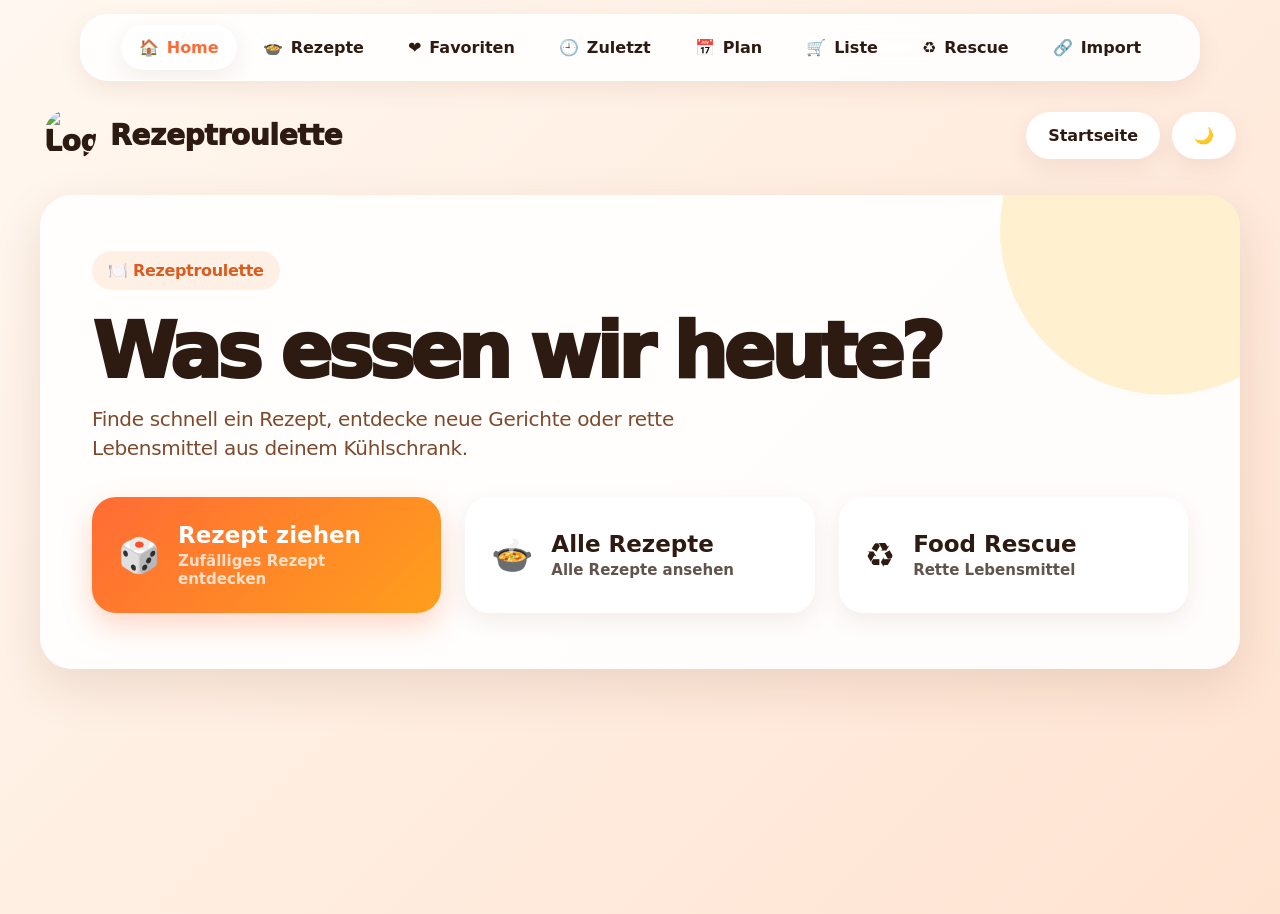
==== static/index.html @ a88615f8 "Fix recipe app bugs and improve security" ====
<!DOCTYPE html>
<html lang="de">
<head>
  <meta charset="UTF-8">
  <meta name="viewport" content="width=device-width, initial-scale=1.0">
  <title>Rezeptroulette</title>
  <link rel="manifest" href="/static/manifest.json">
  <meta name="theme-color" content="#ff6b35">

  <style>
    *{box-sizing:border-box}

    :root{
      --bg:#fff3e7;
      --text:#2d1b12;
      --muted:#7c4a2d;
      --white:#fff;
      --cream:#fff7ed;
      --orange:#ff6b35;
      --amber:#ff9f1c;
      --green:#22a05a;
      --shadow:0 18px 50px rgba(90,40,15,.12);
      --soft:0 8px 24px rgba(90,40,15,.08);
      --line:rgba(90,40,15,.12);
    }

    html{scroll-behavior:smooth}

    body{
      margin:0;
      font-family:system-ui,-apple-system,BlinkMacSystemFont,"Segoe UI",sans-serif;
      background:linear-gradient(135deg,#fff8f0,#ffe3d1);
      color:var(--text);
      min-height:100vh;
      letter-spacing:-.02em;
    }

    button,input,select,textarea{font:inherit}

    button{
      border:none;
      cursor:pointer;
      border-radius:999px;
      padding:14px 22px;
      font-weight:850;
      transition:.2s ease;
    }

    button:hover{transform:translateY(-2px)}
    button:active{transform:scale(.97)}

    input,select,textarea{
      padding:14px 16px;
      border:none;
      border-radius:16px;
      background:var(--white);
      box-shadow:var(--soft);
      color:var(--text);
    }

    textarea{width:100%;min-height:150px;resize:vertical}
    select{width:100%;margin-top:14px;background:var(--cream)}


    .primary{
      color:white;
      background:linear-gradient(135deg,var(--orange),var(--amber));
      box-shadow:0 12px 30px rgba(255,107,53,.28);
    }

    .secondary{
      background:var(--white);
      color:var(--text);
      box-shadow:var(--soft);
    }

    .muted,.meta,.week-empty{color:var(--muted)}

    .top-nav{
      position:sticky;
      top:14px;
      z-index:1000;
      width:min(1120px,calc(100% - 28px));
      margin:14px auto 0;
      padding:10px;
      display:flex;
      gap:8px;
      justify-content:center;
      align-items:center;
      overflow-x:auto;
      background:rgba(255,255,255,.88);
      backdrop-filter:blur(22px);
      border:1px solid rgba(255,255,255,.6);
      border-radius:28px;
      box-shadow:var(--soft);
    }

    .top-nav button{
      background:transparent;
      color:var(--text);
      display:flex;
      align-items:center;
      gap:8px;
      padding:13px 18px;
      box-shadow:none;
      white-space:nowrap;
    }

    .top-nav button.active{
      background:var(--white);
      box-shadow:var(--soft);
      color:var(--orange);
    }

    header{
      width:min(1200px,calc(100% - 32px));
      margin:28px auto 0;
      display:flex;
      justify-content:space-between;
      align-items:center;
      gap:18px;
      padding:0 4px;
    }

    .brand{
      display:flex;
      align-items:center;
      gap:14px;
      font-size:28px;
      font-weight:950;
    }

    .logo{
      width:52px;
      height:52px;
      object-fit:cover;
      border-radius:50%;
    }

    .header-actions{display:flex;gap:12px}

    main{
      width:min(1200px,calc(100% - 32px));
      margin:34px auto 0;
      padding-bottom:100px;
    }

    h1{
      font-size:clamp(46px,6vw,78px);
      line-height:.98;
      letter-spacing:-.06em;
      margin:24px 0 16px;
      font-weight:950;
    }

    h2{margin:0;font-size:34px;letter-spacing:-.04em}

    .hero{
      position:relative;
      overflow:hidden;
      background:rgba(255,255,255,.92);
      border-radius:32px;
      padding:56px 52px;
      box-shadow:var(--shadow);
      margin-bottom:54px;
    }

    .hero::before{
      content:"";
      position:absolute;
      width:330px;
      height:330px;
      right:-90px;
      top:-130px;
      border-radius:50%;
      background:rgba(255,183,3,.18);
    }

    .hero > *{position:relative;z-index:1}

    .hero-badge,.badge{
      display:inline-flex;
      align-items:center;
      gap:8px;
      background:#fff0e6;
      color:#d95d20;
      padding:10px 16px;
      border-radius:999px;
      font-weight:900;
    }

    .hero .muted{max-width:650px;font-size:20px;line-height:1.45;margin:0}

    .hero-action-grid{
      margin-top:34px;
      display:grid;
      grid-template-columns:repeat(3,1fr);
      gap:24px;
    }

    .hero-action{
      height:116px;
      border-radius:24px;
      display:flex;
      align-items:center;
      justify-content:flex-start;
      gap:18px;
      padding:26px;
      font-size:34px;
      text-align:left;
    }

    .hero-action span{display:flex;flex-direction:column;gap:4px}
    .hero-action strong{font-size:23px}
    .hero-action small{font-size:15px;font-weight:650;opacity:.75}

    .section-head{display:flex;justify-content:space-between;align-items:center;gap:18px;margin-bottom:28px}
    .section-head .muted{margin:8px 0 0;font-size:17px}

    .clean-recipe-grid{display:grid;grid-template-columns:repeat(3,1fr);gap:28px}

    .card{
      background:var(--white);
      border-radius:26px;
      overflow:hidden;
      box-shadow:var(--shadow);
      cursor:pointer;
      position:relative;
      transition:.25s ease;
    }

    .card:hover{transform:translateY(-4px)}
    .card img,
.week-image,
.detail img,
.roulette-image-wrap img{
  width:100%;
  object-fit:cover;
  object-position:center;
  display:block;
  background:var(--cream);
}

.card img{
  height:280px;
  aspect-ratio:4 / 3;
}

    .card-body{padding:24px}
    .card h3{margin:0;font-size:28px;line-height:1.12;min-height:64px;letter-spacing:-.04em}

    .meta{display:flex;flex-wrap:wrap;gap:10px;font-size:16px;margin:14px 0 22px}
    .full-btn{width:100%;height:58px;font-size:19px}

    .favorite-row{position:absolute;top:16px;right:16px;z-index:10}
    .favorite-btn{width:46px;height:46px;padding:0;border-radius:50%;background:rgba(255,255,255,.92);box-shadow:var(--soft)}

    .home-benefits{margin-top:44px;padding:24px 30px;border-top:1px solid var(--line);display:grid;grid-template-columns:repeat(4,1fr);gap:24px}
    .home-benefits div{display:grid;gap:4px}
    .home-benefits span{color:var(--muted);font-size:14px}

    .grid{display:grid;grid-template-columns:repeat(auto-fit,minmax(300px,1fr));gap:20px;margin-top:22px}
    .card-actions,.buttons,.filters{display:flex;flex-wrap:wrap;gap:12px}
    .filters{margin:18px 0}

    .favorite-filter{display:flex;align-items:center;gap:8px;background:var(--white);padding:12px 16px;border-radius:14px;box-shadow:var(--soft)}

    .placeholder{height:220px;background:linear-gradient(135deg,var(--orange),var(--amber));display:grid;place-items:center;color:white;font-weight:900}

    .detail{background:var(--white);border-radius:32px;overflow:hidden;box-shadow:var(--shadow);margin-top:22px}
    .detail img{
  width:100%;
  aspect-ratio: 16 / 9;
  height:auto;
  object-fit:cover;
  object-position:center center;
  display:block;
}
    .detail-body{padding:30px;display:flex;flex-direction:column;gap:18px}
    .columns{display:grid;grid-template-columns:.8fr 1.2fr;gap:28px}

    .ingredients,.steps,.shopping-list{display:grid;gap:12px}
    .ingredient,.step,.shopping-item,.chip{background:var(--cream);padding:14px 16px;border-radius:16px;box-shadow:0 6px 18px rgba(90,40,15,.06);font-weight:650}

    .ingredient-builder{display:grid;gap:10px}
    .ingredient-main{font-weight:900}
    .ingredient-alt-box{display:flex;flex-wrap:wrap;align-items:center;gap:8px;font-size:14px}
    .ingredient-alt-box span{color:var(--muted);font-weight:850}
    .alt-btn{padding:7px 11px;border-radius:999px;background:#ecfdf3;color:#067647;box-shadow:none;font-size:13px}
    .alt-btn:hover{transform:translateY(-1px)}

    .chips{display:flex;flex-wrap:wrap;gap:12px}
    .shopping-item{display:flex;align-items:center;gap:12px}
    .shopping-item:has(input:checked){opacity:.55;text-decoration:line-through}
    .week-image{
  width:100%;
  aspect-ratio: 16 / 10;
  height:auto;
  object-fit:cover;
  object-position:center center;
  border-radius:18px;
  margin-bottom:14px;
}
    .week-title{font-size:18px;font-weight:850}

    .rating{display:flex;gap:6px;flex-wrap:wrap}
    .rating button{background:var(--cream);padding:8px 10px;border-radius:12px;font-size:22px;box-shadow:none}

    .toast{position:fixed;top:20px;right:20px;background:var(--text);color:white;padding:14px 18px;border-radius:16px;opacity:0;transform:translateY(-10px);transition:.25s;z-index:3000}
    .toast.show{opacity:1;transform:translateY(0)}

    .empty-state,.panel,.rescue-card{background:var(--white);border-radius:32px;padding:30px;box-shadow:var(--soft)}
    .error-box{background:#fff0f0;color:#b42318;border:2px solid #fda29b;border-radius:24px;padding:24px;margin-top:20px;font-weight:700}

    .skeleton-grid{display:grid;grid-template-columns:repeat(auto-fit,minmax(260px,1fr));gap:18px;margin-top:22px}
    .skeleton-card{height:320px;border-radius:32px;background:linear-gradient(90deg,#f7e7dc 25%,#fff7f2 50%,#f7e7dc 75%);background-size:200% 100%;animation:skeleton 1.4s infinite linear}
    @keyframes skeleton{0%{background-position:200% 0}100%{background-position:-200% 0}}

    .drawer{position:fixed;inset:0;background:rgba(0,0,0,.35);display:none;align-items:flex-end;z-index:2500}
    .drawer.show{display:flex}
    .drawer-content{background:white;width:100%;max-height:90vh;overflow:auto;border-radius:28px 28px 0 0;padding:24px}
    .cook-step{font-size:24px;line-height:1.5;background:var(--cream);padding:24px;border-radius:24px}
    .hidden{display:none}

    .clean-actions{display:grid;grid-template-columns:1fr 1fr;gap:12px}
    .clean-actions button{width:100%;padding:13px 14px}
    .card .meta{min-height:22px}
    .back-btn{margin-bottom:22px}

    /* Roulette Premium Layout */
    .roulette-page{max-width:1080px;margin:0 auto}

    .roulette-header{
      background:rgba(255,255,255,.92);
      border-radius:34px;
      padding:42px;
      box-shadow:var(--shadow);
      margin-bottom:24px;
    }

    .roulette-header h1{margin:18px 0 10px}

    .roulette-shell{
      display:grid;
      grid-template-columns:1fr 170px;
      gap:28px;
      align-items:center;
      margin-bottom:30px;
    }

    .meal-filter-panel{
      background:rgba(255,255,255,.55);
      border:1px solid rgba(255,255,255,.72);
      border-radius:34px;
      padding:22px;
      box-shadow:var(--soft);
    }

    .meal-filter-title{
      display:flex;
      align-items:center;
      justify-content:space-between;
      gap:12px;
      margin-bottom:18px;
      color:var(--muted);
      font-size:14px;
      font-weight:900;
      text-transform:uppercase;
      letter-spacing:.04em;
    }

    .meal-filter-wrap{
  display:grid;
  grid-template-columns:repeat(5, 1fr);
  gap:20px 22px;
  align-items:start;
  justify-items:center;
}

    .meal-circle{
      all:unset;
      cursor:pointer;
      display:flex;
      flex-direction:column;
      align-items:center;
      justify-content:flex-start;
      text-align:center;
      gap:9px;
      min-height:104px;
      border-radius:28px;
      transition:.22s ease;
    }

    .meal-circle .meal-icon{
      width:70px;
      height:70px;
      min-width:70px;
      min-height:70px;
      border-radius:50%;
      background:var(--white);
      display:flex;
      align-items:center;
      justify-content:center;
      font-size:30px;
      line-height:1;
      box-shadow:0 12px 30px rgba(90,40,15,.12);
      transition:.22s ease;
    }

    .meal-circle span{font-size:14px;font-weight:900;color:var(--text)}
    .meal-circle:hover .meal-icon{transform:translateY(-4px)}
    .meal-circle.active .meal-icon{background:linear-gradient(135deg,var(--orange),var(--amber));color:#fff;box-shadow:0 16px 38px rgba(255,107,53,.35)}
    .meal-circle.active span{color:var(--orange)}

    .roulette-draw-btn{
      all:unset;
      cursor:pointer;
      width:168px;
      height:168px;
      border-radius:50%;
      background:linear-gradient(135deg,var(--orange),var(--amber));
      color:#fff;
      display:flex;
      flex-direction:column;
      align-items:center;
      justify-content:center;
      gap:10px;
      text-align:center;
      font-weight:950;
      box-shadow:0 24px 50px rgba(255,107,53,.3);
      transition:.22s ease;
    }

    .roulette-draw-btn:hover{transform:translateY(-4px) scale(1.02)}
    .roulette-draw-btn:active{transform:scale(.97)}
    .roulette-draw-btn .dice{font-size:32px}
    .roulette-draw-btn span{font-size:17px;line-height:1.15}

    .roulette-result-card{
      display:grid;
      grid-template-columns:1.05fr .95fr;
      min-height:380px;
      overflow:hidden;
      background:var(--white);
      border-radius:34px;
      box-shadow:var(--shadow);
    }

    .roulette-image-wrap{min-height:380px;background:var(--cream);overflow:hidden}
    .roulette-image-wrap img,
.roulette-image-wrap .placeholder{
  width:100%;
  height:100%;
  object-fit:cover;
  object-position:center center;
  display:block;
}

    .roulette-result-body{padding:48px;display:flex;flex-direction:column;justify-content:center;gap:4px}
    .roulette-result-body h2{font-size:42px;line-height:1.05;margin:18px 0;letter-spacing:-.05em}

    /* Dark mode */
    body.dark{
      --bg:#120b08;
      --text:#fff7ed;
      --muted:#d8b49c;
      --white:#24140d;
      --cream:#3a2115;
      --line:rgba(255,255,255,.1);
      background:linear-gradient(135deg,#120b08,#2d1b12);
      color:var(--text);
    }

    body.dark .top-nav{background:rgba(45,27,18,.88);border-color:rgba(255,255,255,.08)}
    body.dark .top-nav button{color:#fff7ed}
    body.dark .top-nav button.active{background:#3a2115;color:#ff9f1c}
    body.dark .hero,body.dark .panel,body.dark .empty-state,body.dark .rescue-card,body.dark .detail,body.dark .card,body.dark .roulette-header,body.dark .roulette-result-card,body.dark .drawer-content{background:#24140d;color:#fff7ed}
    body.dark .meal-filter-panel{background:rgba(36,20,13,.62);border-color:rgba(255,255,255,.08)}
    body.dark .hero-badge,body.dark .badge{background:#3a2115;color:#ff9f1c}
    body.dark .secondary{background:#3a2115;color:#fff7ed;box-shadow:0 8px 24px rgba(0,0,0,.28)}
    body.dark .card-body{background:#24140d}
    body.dark .meta,body.dark .muted,body.dark .week-empty{color:#d8b49c}
    body.dark .home-benefits{border-top-color:rgba(255,255,255,.1)}
    body.dark .home-benefits span{color:#d8b49c}
    body.dark .placeholder{background:linear-gradient(135deg,#5b2a18,#8a3f1d)}
    body.dark input,body.dark select,body.dark textarea,body.dark .favorite-filter{background:#1a0f0a;color:#fff7ed;box-shadow:0 8px 24px rgba(0,0,0,.25)}
    body.dark input::placeholder,body.dark textarea::placeholder{color:#a9826a}
    body.dark .ingredient,body.dark .step,body.dark .shopping-item,body.dark .chip,body.dark .cook-step,body.dark .rating button{background:#3a2115;color:#fff7ed}
    body.dark .favorite-btn{background:#3a2115;color:#fff7ed}
    body.dark .meal-circle .meal-icon{background:#2a1811;color:#fff7ed}
    body.dark .meal-circle.active .meal-icon{background:linear-gradient(135deg,var(--orange),var(--amber));color:#fff}
    body.dark .error-box{background:#3a120f;color:#ffb4a8;border-color:#7a271a}
    body.dark .skeleton-card{background:linear-gradient(90deg,#24140d 25%,#3a2115 50%,#24140d 75%);background-size:200% 100%}
    body.dark .drawer{background:rgba(0,0,0,.65)}

    @media(max-width:900px){
      header{flex-direction:column;align-items:flex-start}
      .header-actions{width:100%;justify-content:space-between}
      .hero{padding:34px 24px}
      .hero-action-grid,.clean-recipe-grid,.home-benefits,.columns{grid-template-columns:1fr}
      .detail img{height:280px}
      .roulette-shell{grid-template-columns:1fr}
      .roulette-draw-btn{width:100%;height:64px;border-radius:999px;flex-direction:row}
      .roulette-draw-btn .dice{font-size:22px}
      .roulette-result-card{grid-template-columns:1fr}
      .roulette-image-wrap img,.roulette-image-wrap .placeholder{min-height:260px;height:260px}
      .roulette-result-body{padding:28px}
    }

    @media(max-width:560px){
      main{width:min(100% - 22px,1200px)}
      .roulette-header{padding:28px 22px}
      .meal-filter-panel{padding:18px 14px}
      .meal-filter-wrap{grid-template-columns:repeat(3,1fr);gap:14px 8px}
      .meal-circle .meal-icon{width:62px;height:62px;min-width:62px;min-height:62px;font-size:26px}
      .meal-circle span{font-size:13px}
      h1{font-size:44px}
    }

    .modal {
  position: fixed;
  inset: 0;
  background: rgba(0,0,0,0.45);
  display: flex;
  justify-content: center;
  align-items: center;
  z-index: 9999;
}

.hidden {
  display: none;
}

.modal-box {
  background: white;
  padding: 24px;
  border-radius: 20px;
  width: 90%;
  max-width: 500px;
  box-shadow: 0 20px 50px rgba(0,0,0,0.2);
}

.modal-grid {
  display: grid;
  grid-template-columns: repeat(2, 1fr);
  gap: 10px;
  margin-top: 10px;
}

.modal-grid button {
  padding: 12px;
  border: none;
  border-radius: 14px;
  background: #f3f3f3;
  cursor: pointer;
  font-weight: bold;
}

.modal-grid button:hover {
  background: #e5e5e5;
}
  </style>
</head>

<body>
  <div id="toast" class="toast"></div>

  <nav class="top-nav">
    <button data-nav="home" onclick="showHome()">🏠<span>Home</span></button>
    <button data-nav="recipes" onclick="loadRecipes()">🍲<span>Rezepte</span></button>
    <button data-nav="favorites" onclick="loadFavorites()">❤️<span>Favoriten</span></button>
    <button data-nav="recent" onclick="loadRecentRecipes()">🕘<span>Zuletzt</span></button>
    <button data-nav="plan" onclick="loadWeeklyPlan()">📅<span>Plan</span></button>
    <button data-nav="list" onclick="loadShoppingList()">🛒<span>Liste</span></button>
    <button data-nav="rescue" onclick="loadFoodRescue()">♻️<span>Rescue</span></button>
    <button data-nav="import" onclick="loadRecipeImport()">🔗<span>Import</span></button>
  </nav>

  <header>
    <div class="brand">
      <img src="/static/images/Rezeptroulette.png" class="logo" alt="Logo">
      <span>Rezeptroulette</span>
    </div>
    <div class="header-actions">
      <button class="secondary" onclick="showHome()">Startseite</button>
      <button class="secondary" onclick="toggleDarkMode()">🌙</button>
    </div>
  </header>

  <main>
    <section class="hero" id="home">
      <div class="hero-badge">🍽️ Rezeptroulette</div>
      <h1>Was essen wir heute?</h1>
      <p class="muted">Finde schnell ein Rezept, entdecke neue Gerichte oder rette Lebensmittel aus deinem Kühlschrank.</p>

      <div class="hero-action-grid">
        <button class="hero-action primary" onclick="loadRoulette()">
          🎲 <span><strong>Rezept ziehen</strong><small>Zufälliges Rezept entdecken</small></span>
        </button>
        <button class="hero-action secondary" onclick="loadRecipes()">
          🍲 <span><strong>Alle Rezepte</strong><small>Alle Rezepte ansehen</small></span>
        </button>
        <button class="hero-action secondary" onclick="loadFoodRescue()">
          ♻️ <span><strong>Food Rescue</strong><small>Rette Lebensmittel</small></span>
        </button>
      </div>
    </section>

    <section id="content"></section>
  </main>

  <div class="drawer" id="cookDrawer">
    <div class="drawer-content">
      <button class="secondary" onclick="closeCookMode()">Schließen</button>
      <h2 id="cookTitle">Kochmodus</h2>
      <div class="cook-step" id="cookStep"></div>
      <div class="buttons">
        <button class="secondary" onclick="previousCookStep()">← Zurück</button>
        <button class="primary" onclick="nextCookStep()">Weiter →</button>
      </div>
    </div>
  </div>

  <script>
    let allRecipes = [];
    let favorites = JSON.parse(localStorage.getItem("favorites") || "[]").map(Number);
    let ratings = JSON.parse(localStorage.getItem("ratings") || "{}");
    let recentRecipes = JSON.parse(localStorage.getItem("recentRecipes") || "[]");
    let pantry = JSON.parse(localStorage.getItem("pantry") || "[]");
    let cookSteps = [];
    let recipeScrollPosition = 0;
    let previousView = "recipes";
    let selectedMealType = "Alle";
    let cookIndex = 0;
    let rouletteHistory = JSON.parse(localStorage.getItem("rouletteHistory") || "[]").map(Number);
    let selectedWeekSlotFilter = "Alle";

function setWeekSlotFilter(slot){
  selectedWeekSlotFilter = slot;
  loadWeeklyPlan();
}

    const ingredientAlternatives = {
      "mehl": ["Dinkelmehl", "Hafermehl", "Mandelmehl", "Vollkornmehl"],
      "milch": ["Mandelmilch", "Hafermilch", "Sojamilch", "laktosefreie Milch"],
      "sahne": ["Cremefine", "Hafercuisine", "Kokosmilch"],
      "butter": ["Margarine", "Olivenöl", "Kokosöl"],
      "zucker": ["Erythrit", "Honig", "Ahornsirup", "Agavendicksaft"],
      "ei": ["Apfelmus", "Leinsamen-Ei", "Banane"],
      "eier": ["Apfelmus", "Leinsamen-Ei", "Banane"],
      "quark": ["Skyr", "griechischer Joghurt", "pflanzlicher Quark"],
      "skyr": ["Magerquark", "griechischer Joghurt", "pflanzlicher Skyr"],
      "käse": ["Mozzarella light", "Reibekäse light", "veganer Käse"],
      "nudeln": ["Vollkornnudeln", "Linsennudeln", "High-Protein Nudeln"],
      "reis": ["Quinoa", "Bulgur", "Couscous"],
      "hackfleisch": ["Hähnchenhack", "Rinderhack light", "Sojagranulat"],
      "hähnchen": ["Putenbrust", "Tofu", "Kichererbsen"],
      "kartoffeln": ["Süßkartoffeln", "Pastinaken", "Blumenkohl"],
      "brokkoli": ["Blumenkohl", "Zucchini", "grüne Bohnen"]
    };

    function selectMealType(type, button){
      selectedMealType = type;
      document.querySelectorAll(".meal-circle").forEach(btn => btn.classList.remove("active"));
      button.classList.add("active");
      drawRouletteRecipe();
    }

    async function deleteRecipe(id){
      if(!confirm("Dieses Rezept wirklich löschen?")) return;
      const response = await fetch(`/rezepte/${Number(id)}`, {method:"DELETE"});
      if(!response.ok) return showToast("Rezept konnte nicht gelöscht werden.");
      allRecipes = [];
      await ensureRecipesLoaded();
      showToast("Rezept gelöscht!");
      loadRecipes();
    }

    async function deleteImportedRecipes(){
      if(!confirm("Alle importierten Rezepte wirklich löschen?")) return;
      const response = await fetch("/rezepte/importierte", {method:"DELETE"});
      if(!response.ok) return showToast("Importierte Rezepte konnten nicht gelöscht werden.");
      allRecipes = [];
      await ensureRecipesLoaded();
      showToast("Importierte Rezepte gelöscht!");
      loadRecipes();
    }

    function normalizeIngredientText(text){
      return String(text || "").toLowerCase().replaceAll("ä","ae").replaceAll("ö","oe").replaceAll("ü","ue").replaceAll("ß","ss");
    }

    function getIngredientAlternatives(ingredient){
      const text = normalizeIngredientText(ingredient);
      for(const key in ingredientAlternatives){
        if(text.includes(normalizeIngredientText(key))) return ingredientAlternatives[key];
      }
      return [];
    }

    function renderIngredientBlock(ingredient){
      const alternatives = getIngredientAlternatives(ingredient);
      return `
        <div class="ingredient ingredient-builder">
          <div class="ingredient-main">✓ ${ingredient}</div>
          ${alternatives.length ? `
            <div class="ingredient-alt-box">
              <span>Alternativen:</span>
              ${alternatives.map(alt => `<button class="alt-btn" onclick="event.stopPropagation(); showToast('${ingredient} → ${alt}')">${alt}</button>`).join("")}
            </div>` : ""}
        </div>`;
    }

    function cleanRecipeText(text){
      let value = String(text || "").replace(/[\u{1F300}-\u{1FAFF}]/gu, "").replace(/\s+/g, " ").replace(/\s*-\s*/g, "-").trim();
      const fixes = {
        "Blaubeer-Protei N-Dessert":"Blaubeer-Protein-Dessert",
        "Fluffige Erdbeer-Protei Ncrem E":"Fluffige Erdbeer-Proteincreme",
        "Crem Ige Cham Pignon-Brokkoli-Pasta M It":"Cremige Champignon-Brokkoli-Pasta",
        "Gefrorenes Skyr-Dessert M It Protein & Schokolade":"Gefrorenes Skyr-Dessert mit Protein & Schokolade",
        "High-Protei N Krä Ute Rquark M I T":"High-Protein Kräuterquark",
        "High Prot E I N Waf F E L N":"High-Protein Waffeln",
        "High-Protein Corn Dogs M It Käse":"High-Protein Corn Dogs mit Käse",
        "High-Protein Gnocchi In Crem Iger Tomaten-":"High-Protein Gnocchi in cremiger Tomatensoße",
        "Kartoffel-Spinat-Auflauf M It Fischstäbchen":"Kartoffel-Spinat-Auflauf mit Fischstäbchen",
        "Knoblauchbutter-Hähnchenbissen M It":"Knoblauchbutter-Hähnchenbissen",
        "Him Beer-Chia-Quark":"Himbeer-Chia-Quark"
      };
      if(fixes[value]) return fixes[value];
      return value.replace(/\bProtei\s*N\b/gi,"Protein").replace(/\bProt\s*E\s*I\s*N\b/gi,"Protein").replace(/\bWaf\s*F\s*E\s*L\s*N\b/gi,"Waffeln").replace(/\bM\s*It\b/gi,"mit").replace(/\bM\s*I\s*T\b/gi,"mit").replace(/\bCrem\s*Ige\b/gi,"Cremige").replace(/\bCrem\s*Iger\b/gi,"cremiger").replace(/\bCham\s*Pignon\b/gi,"Champignon").replace(/\bKrä\s*Ute\s*Rquark\b/gi,"Kräuterquark").replace(/\bNcrem\s*E\b/gi,"ncreme").replace(/\s+/g," ").trim();
    }

    function escapeHtml(value){
      return String(value ?? "")
        .replaceAll("&", "&amp;")
        .replaceAll("<", "&lt;")
        .replaceAll(">", "&gt;")
        .replaceAll('"', "&quot;")
        .replaceAll("'", "&#039;");
}

    function imageUrl(recipe){
      const raw = recipe.image || recipe.bild || recipe.image_url;
      if(!raw) return "";
      return raw.startsWith("http") ? raw : `/static/images/${raw}`;
    }

    function showToast(msg){
      const t = document.getElementById("toast");
      t.textContent = msg;
      t.classList.add("show");
      setTimeout(() => t.classList.remove("show"), 2200);
    }

    function setActiveNav(name){
      document.querySelectorAll(".top-nav button").forEach(b => b.classList.remove("active"));
      const active = document.querySelector(`[data-nav="${name}"]`);
      if(active) active.classList.add("active");
    }

    function showSkeleton(target){
      target.innerHTML = `<div class="skeleton-grid"><div class="skeleton-card"></div><div class="skeleton-card"></div><div class="skeleton-card"></div></div>`;
    }

    function showHome(){
      setActiveNav("home");
      document.getElementById("home").classList.remove("hidden");
      updateStats();
      renderHomeSections();
      window.scrollTo({top:0,behavior:"smooth"});
    }

    function hideHome(){document.getElementById("home").classList.add("hidden")}

    function loadRecipeImport(){
      hideHome();
      setActiveNav("import");
      document.getElementById("content").innerHTML = `
        <button class="secondary" onclick="showHome()">← Zurück</button>
        <div class="panel" style="display:grid;gap:16px;margin-top:20px;">
          <div>
            <span class="hero-badge">🔗 Rezept aus Link</span>
            <h1>Rezept importieren</h1>
            <p class="muted">Füge einen Link von TikTok, YouTube oder Instagram ein. Die App legt daraus ein Rezept an.</p>
          </div>
          <input id="recipeImportUrl" placeholder="https://www.youtube.com/watch?v=...">
          <button class="primary" onclick="saveRecipeFromLink()">Rezept aus Link erstellen</button>
        </div>`;
    }

    async function saveRecipeFromLink(){
      const url = document.getElementById("recipeImportUrl").value.trim();
      if(!url) return showToast("Bitte Link einfügen.");
      const response = await fetch("/rezept-aus-link", {method:"POST",headers:{"Content-Type":"application/json"},body:JSON.stringify({url})});
      if(!response.ok) return showToast("Rezept konnte nicht importiert werden.");
      const recipe = await response.json();
      allRecipes = [];
      await ensureRecipesLoaded();
      showToast("Rezept wurde angelegt!");
      showRecipe(recipe.id);
    }

    async function ensureRecipesLoaded(){
      try{
        if(!allRecipes.length){
          const response = await fetch("/rezepte");
          if(!response.ok) throw new Error("Serverfehler");
          allRecipes = await response.json();
        }
        updateStats();
        return allRecipes;
      }catch(error){
        document.getElementById("content").innerHTML = `<div class="error-box">❌ Rezepte konnten nicht geladen werden.<br><br>Bitte später erneut versuchen.</div>`;
        throw error;
      }
    }

    function updateStats(){}

    async function renderHomeSections(){
    const c = document.getElementById("content");
  try{
    await ensureRecipesLoaded();

    const todayKey = new Date().toISOString().slice(0, 10);
    const savedKey = localStorage.getItem("recommendedDate");
    let recommendedIds = JSON.parse(localStorage.getItem("recommendedIds") || "[]");

    if(savedKey !== todayKey || !recommendedIds.length){
      recommendedIds = [...allRecipes]
        .sort(() => Math.random() - 0.5)
        .slice(0, 3)
        .map(r => Number(r.id));

      localStorage.setItem("recommendedDate", todayKey);
      localStorage.setItem("recommendedIds", JSON.stringify(recommendedIds));
    }

    let recommended = recommendedIds
      .map(id => allRecipes.find(r => Number(r.id) === Number(id)))
      .filter(Boolean);

    if(recommended.length < 3){
      recommended = [...allRecipes]
        .sort(() => Math.random() - 0.5)
        .slice(0, 3);
    }

    c.innerHTML = `
      <div class="home-sections">
        <section>
          <div class="section-head">
            <div><h2>⭐ Heute empfohlen</h2><p class="muted">Drei leckere Ideen für heute.</p></div>
            <button class="secondary" onclick="loadRecipes()">Alle ansehen →</button>
          </div>
          ${recommended.length ? `<div class="clean-recipe-grid">${recommended.map(simpleRecipeCard).join("")}</div>` : `<div class="empty-state">Noch keine Rezepte geladen.</div>`}
        </section>
       <section style="margin-top:44px;">
  <div class="section-head">
    <div>
      <h2>🔥 Schnell etwas finden</h2>
      <p class="muted">Wonach ist dir gerade?</p>
    </div>
  </div>

  <div class="meal-filter-wrap">

    <button class="meal-circle" onclick="openRecipeCategory('Frühstück')">
      <div class="meal-icon">🌅</div>
      <span>Frühstück</span>
    </button>

    <button class="meal-circle" onclick="openRecipeCategory('Nudeln')">
      <div class="meal-icon">🍝</div>
      <span>Nudeln</span>
    </button>

    <button class="meal-circle" onclick="openRecipeCategory('Vegetarisch')">
      <div class="meal-icon">🥦</div>
      <span>Veggie</span>
    </button>

    <button class="meal-circle" onclick="openRecipeCategory('Auflauf')">
      <div class="meal-icon">🥘</div>
      <span>Auflauf</span>
    </button>

    <button class="meal-circle" onclick="openRecipeCategory('Suppe')">
      <div class="meal-icon">🍲</div>
      <span>Suppe</span>
    </button>

    <button class="meal-circle" onclick="openRecipeCategory('Dessert')">
      <div class="meal-icon">🍰</div>
      <span>Dessert</span>
    </button>

  </div>
</section>
      </div>`;
  }catch(error){
    c.innerHTML = "";
  }
}

  function simpleRecipeCard(recipe){
    const img = imageUrl(recipe);

    const safeName = escapeHtml(cleanRecipeText(recipe.name));
    const safeDifficulty = escapeHtml(recipe.schwierigkeit || "Einfach");
    const safeTime = escapeHtml(recipe.kochzeit || "?");
    const safeImg = escapeHtml(img);

    return `
      <div class="card" onclick="showRecipe(${Number(recipe.id)})">

        ${img
          ? `<img src="${safeImg}" alt="${safeName}">`
          : `<div class="placeholder">Kein Bild</div>`
        }

        <div class="card-body">

         <h3>${safeName}</h3>

          <div class="meta">
            ⏱️ ${safeTime} Min · 🔥 ${safeDifficulty}
          </div>

         <button
           class="primary full-btn"
            onclick="event.stopPropagation(); showRecipe(${Number(recipe.id)})"
          >
            Öffnen
         </button>

      </div>
    </div>
  `;
}

    function recipeCard(recipe){
  const img = imageUrl(recipe);

  const safeName = escapeHtml(cleanRecipeText(recipe.name));
  const safeKitchen = escapeHtml(recipe.kueche || "");
  const safeDifficulty = escapeHtml(recipe.schwierigkeit || "Einfach");
  const safeTime = escapeHtml(recipe.kochzeit || "?");
  const safeImg = escapeHtml(img);

  const showKitchen =
    recipe.kueche &&
    recipe.kueche !== "PDF Import" &&
    recipe.kueche !== "Link Import";

  return `
    <div class="card" onclick="showRecipe(${Number(recipe.id)})">

      ${img
        ? `<img src="${safeImg}" alt="${safeName}">`
        : `<div class="placeholder">Kein Bild</div>`
      }

      <div class="favorite-row">
        <button
          class="favorite-btn"
          onclick="event.stopPropagation(); toggleFavorite(${Number(recipe.id)})"
        >
          ${isFavorite(recipe.id) ? "❤️" : "🤍"}
        </button>
      </div>

      <div class="card-body">

        <h3>${safeName}</h3>

        <div class="meta">
          ${showKitchen ? `${safeKitchen} · ` : ""}
          ${safeTime} Min · ${safeDifficulty}
        </div>

        <div class="card-actions clean-actions">

          <button
            class="primary"
            onclick="event.stopPropagation(); showRecipe(${Number(recipe.id)})"
          >
            Rezept öffnen
          </button>

          <button
            class="secondary"
            onclick="event.stopPropagation(); quickAddToPlan(${Number(recipe.id)})"
          >
            📅 Planen
          </button>

          ${recipe.kueche === "Link Import"
            ? `
              <button
                class="secondary"
                onclick="event.stopPropagation(); deleteRecipe(${Number(recipe.id)})"
              >
                🗑️ Löschen
              </button>
            `
            : ""
          }

        </div>

      </div>
    </div>
  `;
}
async function openRecipeCategory(category){
  await loadRecipes();

  selectedRecipeFilter = category;
  renderRecipes();

  document.querySelectorAll(".meal-filter-panel .meal-circle").forEach(btn => {
    btn.classList.remove("active");
  });

  const buttons = [...document.querySelectorAll(".meal-filter-panel .meal-circle")];

  const matchingButton = buttons.find(btn => {
    const text = btn.textContent.trim().toLowerCase();

    if(category === "Vegetarisch") return text.includes("veggie");

    return text.includes(category.toLowerCase());
  });

  if(matchingButton){
    matchingButton.classList.add("active");
  }
}

async function loadRecipes(){
  selectedRecipeFilter = "Alle";
  setActiveNav("recipes");
  hideHome();

  const c = document.getElementById("content");
  showSkeleton(c);
  await ensureRecipesLoaded();

  c.innerHTML = `
    <button class="secondary" onclick="showHome()">← Zurück</button>
    <h2>🍲 Alle Rezepte</h2>

    <div class="meal-filter-panel" style="margin:18px 0 26px;">
      <div class="meal-filter-title">
        <span>Filter wählen</span>
        <span>Rezepte</span>
      </div>

      <input
        id="searchInput"
        placeholder="Wonach hast du Hunger?"
        oninput="renderRecipes()"
        style="width:100%; margin-bottom:20px;"
      >

      <div class="meal-filter-wrap">
        <button class="meal-circle active" onclick="filterRecipesByType('Alle', this)">
          <div class="meal-icon">🍽️</div>
          <span>Alle</span>
        </button>

        <button class="meal-circle" onclick="filterRecipesByType('Frühstück', this)">
          <div class="meal-icon">🌅</div>
          <span>Frühstück</span>
        </button>

        <button class="meal-circle" onclick="filterRecipesByType('Mittagessen', this)">
          <div class="meal-icon">☀️</div>
          <span>Mittag</span>
        </button>

        <button class="meal-circle" onclick="filterRecipesByType('Abendbrot', this)">
          <div class="meal-icon">🌙</div>
          <span>Abend</span>
        </button>

        <button class="meal-circle" onclick="filterRecipesByType('Nudeln', this)">
          <div class="meal-icon">🍝</div>
          <span>Nudeln</span>
        </button>

        <button class="meal-circle" onclick="filterRecipesByType('Auflauf', this)">
          <div class="meal-icon">🥘</div>
          <span>Auflauf</span>
        </button>

        <button class="meal-circle" onclick="filterRecipesByType('Suppe', this)">
          <div class="meal-icon">🍲</div>
          <span>Suppe</span>
        </button>

        <button class="meal-circle" onclick="filterRecipesByType('Vegetarisch', this)">
          <div class="meal-icon">🥦</div>
          <span>Veggie</span>
        </button>

        <button class="meal-circle" onclick="filterRecipesByType('Snack', this)">
          <div class="meal-icon">🥪</div>
          <span>Snack</span>
        </button>

        <button class="meal-circle" onclick="filterRecipesByType('Dessert', this)">
          <div class="meal-icon">🍰</div>
          <span>Dessert</span>
        </button>
      </div>
    </div>

    <div class="grid" id="recipeGrid"></div>
  `;

  renderRecipes();
}

function filterRecipesByType(type, button){
  selectedRecipeFilter = type;

  document.querySelectorAll(".meal-filter-panel .meal-circle").forEach(btn => {
    btn.classList.remove("active");
  });

  button.classList.add("active");
  renderRecipes();
}

function renderRecipes(){
  const search = document.getElementById("searchInput")?.value.toLowerCase() || "";
  const grid = document.getElementById("recipeGrid");
  if(!grid) return;

  const selected = selectedRecipeFilter;

  const filtered = allRecipes.filter(r => {
    const ingredientText = (r.zutaten || []).join(" ").toLowerCase();
    const tagText = (r.tags || []).join(" ").toLowerCase();

    const text = [
  r.name || "",
  r.kueche || "",
  r.kategorie || "",
  r.anleitung || "",
  ...(r.tags || []),
  ...(r.zutaten || [])
].join(" ").toLowerCase();

    let matchesCategory = true;

  if(selected !== "Alle"){
    matchesCategory = recipeMatchesRouletteFilter(r, selected);
}


    return (
      (!search ||
        String(r.name || "").toLowerCase().includes(search) ||
        ingredientText.includes(search) ||
        tagText.includes(search))
      && matchesCategory
    );
  });

  grid.innerHTML = filtered.length
    ? filtered.map(recipeCard).join("")
    : `<div class="empty-state"><h2>Keine Rezepte gefunden</h2><p>Versuche einen anderen Filter oder Suchbegriff.</p></div>`;
}

function formatSteps(anleitung){
  return String(anleitung || "Keine Anleitung vorhanden.")
    .replaceAll("\\n", "\n")
    .split(/\n|(?=\d+\.\s)/)
    .map(s => s.trim())
    .filter(Boolean)
    .map(s => `<div class="step">${s}</div>`)
    .join("");
}


    async function showRecipe(id){
      if(document.querySelector('[data-nav="favorites"].active')){
         previousView = "favorites";
      }else if(document.querySelector('[data-nav="recent"].active')){
         previousView = "recent";
      }else if(document.querySelector('[data-nav="rescue"].active')){
         previousView = "rescue";
      }else if(document.querySelector('[data-nav="plan"].active')){
         previousView = "plan";
      }else{
         previousView = "recipes";
}
      recipeScrollPosition = window.scrollY;
      hideHome();
      await ensureRecipesLoaded();
      const recipe = allRecipes.find(r => Number(r.id) === Number(id));
      if(!recipe) return;
      saveRecentRecipe(recipe);
      const img = imageUrl(recipe);
      document.getElementById("content").innerHTML = `
        <button class="secondary" onclick="goBackFromRecipe()">← Zurück</button>
        <div class="detail">
          ${img ? `<img src="${img}" alt="${cleanRecipeText(recipe.name)}">` : `<div class="placeholder">Kein Bild</div>`}
          <div class="detail-body">
            <h1>${cleanRecipeText(recipe.name)}</h1>
            ${(recipe.tags || []).length ? `<div class="chips">${recipe.tags.map(tag => `<div class="chip">${tag}</div>`).join("")}</div>` : ""}
            ${ratingStars(recipe.id)}
            <div class="meta"><span>🌍 ${recipe.kueche || "Unbekannt"}</span><span>🍽️ ${recipe.portionen || "?"} Portionen</span><span>⏱️ ${recipe.kochzeit || "?"} Min</span><span>🔥 ${recipe.schwierigkeit || "Einfach"}</span></div>
            <div class="buttons"><button class="primary" onclick="startCookMode(${recipe.id})">👨‍🍳 Kochmodus</button><button class="secondary" onclick="quickAddToPlan(${recipe.id})">📅 Einplanen</button><button class="secondary" onclick="shareRecipe(${recipe.id})">📤 Teilen</button></div>
            <div class="columns"><div><h2>Zutaten</h2><div class="ingredients">${(recipe.zutaten || []).map(renderIngredientBlock).join("")}</div></div><div><h2>Anleitung</h2><div class="steps">
  ${formatSteps(recipe.anleitung || "Keine Anleitung vorhanden.")}
</div></div></div>
          </div>
        </div>`;
      window.scrollTo({top:0,behavior:"smooth"});
    }

  function toggleRouletteFilters(){
  const box = document.getElementById("rouletteFilters");
  if(box) box.classList.toggle("hidden");
}

async function loadRoulette(){
  setActiveNav("home");
  hideHome();

  const content = document.getElementById("content");

  await ensureRecipesLoaded();

  if(!allRecipes.length){
    content.innerHTML = `<div class="empty-state">Keine Rezepte vorhanden.</div>`;
    return;
  }

  selectedMealType = "Alle";

  content.innerHTML = `
    <section class="roulette-page">
      <button class="secondary back-btn" onclick="showHome()">← Zurück</button>

      <div class="roulette-header">
        <span class="hero-badge">🎲 Rezept-Roulette</span>
        <h1>Was darf es sein?</h1>
        <p class="muted">Ziehe ein Rezept oder filtere vorher nach Kategorie.</p>
      </div>

      <div class="roulette-shell">
        <div class="meal-filter-panel">
          <div class="meal-filter-title">
            <span>Filter</span>
            <button class="secondary" onclick="toggleRouletteFilters()">Ein-/ausklappen</button>
          </div>

          <div id="rouletteFilters" class="meal-filter-wrap hidden">
            <button class="meal-circle active" onclick="selectMealType('Alle', this)"><div class="meal-icon">🍽️</div><span>Alle</span></button>
            <button class="meal-circle" onclick="selectMealType('Frühstück', this)"><div class="meal-icon">🌅</div><span>Frühstück</span></button>
            <button class="meal-circle" onclick="selectMealType('Mittagessen', this)"><div class="meal-icon">☀️</div><span>Mittag</span></button>
            <button class="meal-circle" onclick="selectMealType('Abendbrot', this)"><div class="meal-icon">🌙</div><span>Abend</span></button>
            <button class="meal-circle" onclick="selectMealType('Nudeln', this)"><div class="meal-icon">🍝</div><span>Nudeln</span></button>
            <button class="meal-circle" onclick="selectMealType('Auflauf', this)"><div class="meal-icon">🥘</div><span>Auflauf</span></button>
            <button class="meal-circle" onclick="selectMealType('Suppe', this)"><div class="meal-icon">🍲</div><span>Suppe</span></button>
            <button class="meal-circle" onclick="selectMealType('Vegetarisch', this)"><div class="meal-icon">🥦</div><span>Veggie</span></button>
            <button class="meal-circle" onclick="selectMealType('Snack', this)"><div class="meal-icon">🥪</div><span>Snack</span></button>
            <button class="meal-circle" onclick="selectMealType('Dessert', this)"><div class="meal-icon">🍰</div><span>Dessert</span></button>
          </div>
        </div>

        <button class="roulette-draw-btn" onclick="drawRouletteRecipe()">
          <div class="dice">🎲</div>
          <span>Rezept<br>ziehen</span>
        </button>
      </div>

      <div id="rouletteResult"></div>
    </section>
  `;

  drawRouletteRecipe();
}

function recipeMatchesRouletteFilter(recipe, selected){
  const text = [
    recipe.name || "",
    recipe.kueche || "",
    recipe.kategorie || "",
    recipe.anleitung || "",
    ...(recipe.tags || []),
    ...(recipe.zutaten || [])
  ].join(" ").toLowerCase();

  const isBreakfast = text.includes("frühstück") || text.includes("pancake") || text.includes("waffel") || text.includes("oats") || text.includes("bowl");
  const isDessert = text.includes("dessert") || text.includes("kuchen") || text.includes("süß") || text.includes("schoko") || text.includes("himbeer") || text.includes("erdbeer");

  if(selected === "Alle") return true;

  if(selected === "Frühstück"){
    return isBreakfast;
  }

  if(selected === "Mittagessen"){
    if(isBreakfast || isDessert) return false;
    return text.includes("mittag") || text.includes("hauptgericht") || text.includes("herzhaft") || text.includes("nudel") || text.includes("pasta") || text.includes("reis") || text.includes("hähnchen") || text.includes("auflauf") || text.includes("suppe");
  }

  if(selected === "Abendbrot"){
    if(isBreakfast || isDessert) return false;
    return text.includes("abend") || text.includes("brot") || text.includes("wrap") || text.includes("toast") || text.includes("burger") || text.includes("snack");
  }

  if(selected === "Nudeln") return text.includes("nudel") || text.includes("pasta") || text.includes("spaghetti") || text.includes("makkaroni") || text.includes("tortellini");
  if(selected === "Auflauf") return text.includes("auflauf") || text.includes("gratin") || text.includes("überbacken");
  if(selected === "Suppe") return text.includes("suppe") || text.includes("eintopf");
  if(selected === "Vegetarisch") return text.includes("vegetarisch") || text.includes("veggie") || text.includes("gemüse");
  if(selected === "Snack") return text.includes("snack") || text.includes("wrap") || text.includes("toast") || text.includes("burger");
  if(selected === "Dessert") return isDessert;

  return true;
}

function drawRouletteRecipe(){
  const selected = selectedMealType;
  const result = document.getElementById("rouletteResult");
  if(!result) return;

  let pool = allRecipes.filter(recipe => recipeMatchesRouletteFilter(recipe, selected));

  if(!pool.length){
    result.innerHTML = `
      <div class="empty-state">
        <h2>Keine Rezepte gefunden</h2>
        <p>Für "${selected}" gibt es aktuell keine passenden Rezepte.</p>
        <button class="primary" onclick="selectedMealType='Alle'; drawRouletteRecipe()">Alle Rezepte ziehen</button>
      </div>
    `;
    return;
  }

  let availablePool = pool.filter(recipe => !rouletteHistory.includes(Number(recipe.id)));

  if(!availablePool.length){
    rouletteHistory = [];
    availablePool = pool;
  }

  let spinCount = 0;
  const spinMax = 14;

  const spinner = setInterval(() => {
    const tempRecipe = pool[Math.floor(Math.random() * pool.length)];
    const tempImg = imageUrl(tempRecipe);

    result.innerHTML = `
      <div class="roulette-result-card">
        <div class="roulette-image-wrap">
          ${tempImg ? `<img src="${tempImg}" alt="${cleanRecipeText(tempRecipe.name)}">` : `<div class="placeholder">Kein Bild</div>`}
        </div>
        <div class="roulette-result-body">
          <span class="badge">🎰 Dreht...</span>
          <h2>${cleanRecipeText(tempRecipe.name)}</h2>
        </div>
      </div>
    `;

    spinCount++;

    if(spinCount >= spinMax){
      clearInterval(spinner);

      const winner = availablePool[Math.floor(Math.random() * availablePool.length)];
      rouletteHistory.unshift(Number(winner.id));
      rouletteHistory = rouletteHistory.slice(0, Math.min(12, Math.floor(pool.length * 0.7)));
      localStorage.setItem("rouletteHistory", JSON.stringify(rouletteHistory));

      const img = imageUrl(winner);

      result.innerHTML = `
        <div class="roulette-result-card">
          <div class="roulette-image-wrap">
            ${img ? `<img src="${img}" alt="${cleanRecipeText(winner.name)}">` : `<div class="placeholder">Kein Bild</div>`}
          </div>

          <div class="roulette-result-body">
            <span class="badge">🎉 Dein Treffer</span>
            <h2>${cleanRecipeText(winner.name)}</h2>

            <div class="meta">
              <span>⏱️ ${winner.kochzeit || "?"} Min</span>
              <span>🔥 ${winner.schwierigkeit || "Einfach"}</span>
            </div>

            <div class="buttons">
              <button class="primary" onclick="showRecipe(${winner.id})">Rezept öffnen</button>
              <button class="secondary" onclick="quickAddToPlan(${winner.id})">📅 Zum Wochenplan</button>
              <button class="secondary" onclick="drawRouletteRecipe()">🔁 Nochmal ziehen</button>
            </div>
          </div>
        </div>
      `;
    }
  }, 120);
}

  async function loadWeeklyPlan(){
  setActiveNav("plan");
  hideHome();

  const c = document.getElementById("content");
  await ensureRecipesLoaded();

  const response = await fetch(`/wochenplan?t=${Date.now()}`, {
  cache: "no-store"
});

if(!response.ok){
  throw new Error(`Wochenplan konnte nicht geladen werden (${response.status})`);
}

const plan = await response.json();

  const days = ["Montag","Dienstag","Mittwoch","Donnerstag","Freitag","Samstag","Sonntag"];
  const slots = [
    {id: 1, name: "Frühstück"},
    {id: 2, name: "Mittag"},
    {id: 3, name: "Abend"}
  ];

  c.innerHTML = `
    <button class="secondary" onclick="showHome()">← Zurück</button>
    <h2>📅 Wochenplan</h2>

    <div class="buttons">
      <button class="primary" type="button" onclick="autoFillWeek()">✨ Woche automatisch planen</button>
      <button class="secondary" type="button" onclick="resetWeek()">🗑️ Woche leeren</button>
    </div>
    <div class="buttons" style="margin-top:14px;">
  <button class="secondary" onclick="setWeekSlotFilter('Alle')">🍽️ Alle</button>

  <button class="secondary" onclick="setWeekSlotFilter('Frühstück')">
    🌅 Frühstück
  </button>

  <button class="secondary" onclick="setWeekSlotFilter('Mittag')">
    ☀️ Mittag
  </button>

  <button class="secondary" onclick="setWeekSlotFilter('Abend')">
    🌙 Abendessen
  </button>
</div>

    <div class="grid">
      ${days.map(day => `
        <div class="card">
          <div class="card-body">
            <h3>📅 ${day}</h3>

            ${slots
  .filter(slot =>
    selectedWeekSlotFilter === "Alle" ||
    slot.name === selectedWeekSlotFilter
  )
  .map(slot => {
              const recipeId = plan?.[day]?.[slot.id] ?? plan?.[day]?.[String(slot.id)] ?? null;
              const recipe = allRecipes.find(r => Number(r.id) === Number(recipeId));

              return `
                <div style="margin:14px 0;padding:14px;border-radius:18px;background:var(--cream);">
                  <strong>${slot.name}</strong>

                  ${recipe ? `
                    ${imageUrl(recipe) ? `<img class="week-image" src="${imageUrl(recipe)}" alt="${cleanRecipeText(recipe.name)}">` : ""}
                    <p class="week-title">${cleanRecipeText(recipe.name)}</p>

                    <div class="card-actions">
                      <button class="primary" type="button" onclick="event.stopPropagation(); showRecipe(${recipe.id})">Öffnen</button>
                      <button class="secondary" type="button" onclick="event.stopPropagation(); clearDaySlot('${day}', ${slot.id})">❌ Entfernen</button>
                    </div>
                  ` : `<p class="week-empty">Noch kein Rezept gewählt</p>`}

                  <select onclick="event.stopPropagation()" onchange="setDayRecipeSlot('${day}', ${slot.id}, this.value)">
                    <option value="">Rezept auswählen</option>
                    ${allRecipes
  .filter(r => recipeMatchesSlot(r, slot))
  .map(r => `<option value="${r.id}">${cleanRecipeText(r.name)}</option>`)
  .join("")}                  </select>
                </div>
              `;
            }).join("")}
          </div>
        </div>
      `).join("")}
    </div>
  `;
}

async function setDayRecipeSlot(day, slot, id){
  if(!id) return;

  try{
    const response = await fetch(
      `/wochenplan/${encodeURIComponent(day)}/${Number(slot)}/${Number(id)}`,
      {
        method: "POST"
      }
    );

    if(!response.ok){
      throw new Error(`Speichern fehlgeschlagen (${response.status})`);
    }

    showToast("Zum Wochenplan hinzugefügt!");
    await loadWeeklyPlan();

  }catch(error){
    console.error("Fehler beim Einplanen:", error);
    showToast("Rezept konnte nicht eingeplant werden.");
  }
}

     async function clearDaySlot(day, slot){
  const response = await fetch(`/wochenplan/${encodeURIComponent(day)}/${slot}/0`, {
    method: "POST"
  });

  showToast(response.ok ? "Slot entfernt" : "Fehler beim Entfernen");
  await loadWeeklyPlan();
}
async function autoFillWeek(){
  showToast("Woche wird geplant...");

  try{
    await ensureRecipesLoaded();

    const days = [
      "Montag",
      "Dienstag",
      "Mittwoch",
      "Donnerstag",
      "Freitag",
      "Samstag",
      "Sonntag"
    ];

    const slots = [
      {id: 1, name: "Frühstück"},
      {id: 2, name: "Mittag"},
      {id: 3, name: "Abend"}
    ];

    const usedIds = new Set();
    const requests = [];

    for(const day of days){
      for(const slot of slots){

        const pool = allRecipes.filter(recipe =>
          recipeMatchesSlot(recipe, slot)
        );

        if(!pool.length){
          continue;
        }

        const available = pool.filter(recipe =>
          !usedIds.has(Number(recipe.id))
        );

        const finalPool = available.length
          ? available
          : pool;

        const recipe =
          finalPool[Math.floor(Math.random() * finalPool.length)];

        if(!recipe){
          continue;
        }

        usedIds.add(Number(recipe.id));

        requests.push({
          day,
          slot,
          recipe
        });
      }
    }

    let successCount = 0;
    let errorCount = 0;

    for(const item of requests){
      try{
        const response = await fetch(
          `/wochenplan/${encodeURIComponent(item.day)}/${item.slot.id}/${Number(item.recipe.id)}`,
          {
            method: "POST"
          }
        );

        if(response.ok){
          successCount++;
        }else{
          errorCount++;
          console.error(
            "Fehler beim Planen:",
            item.day,
            item.slot.name,
            response.status
          );
        }

      }catch(error){
        errorCount++;
        console.error(
          "Netzwerkfehler beim Planen:",
          item.day,
          item.slot.name,
          error
        );
      }
    }

    await loadWeeklyPlan();

    if(errorCount === 0){
      showToast("Woche automatisch geplant!");
    }else{
      showToast(
        `${successCount} Einträge gespeichert, ${errorCount} fehlgeschlagen.`
      );
    }

  }catch(error){
    console.error(error);
    showToast("Automatische Planung fehlgeschlagen.");
  }
}
async function resetWeek(){
  const ok = confirm("Wirklich den kompletten Wochenplan leeren?");

  if(!ok){
    return;
  }

  try{
    const response = await fetch("/wochenplan/reset", {
      method: "POST"
    });

    if(!response.ok){
      throw new Error("Serverfehler beim Leeren des Wochenplans");
    }

    showToast("Wochenplan geleert!");
    await loadWeeklyPlan();

  }catch(error){
    console.error(error);
    showToast("Woche konnte nicht geleert werden.");
  }
}   

function normalizeFoodName(text){
  return String(text || "")
    .toLowerCase()
    .replace(/[0-9]+([.,][0-9]+)?/g, "")
    .replace(/\b(g|kg|ml|l|el|tl|stück|stk|dose|dosen|packung|päckchen)\b/g, "")
    .replace(/[^\p{L}\s-]/gu, " ")
    .replace(/\s+/g, " ")
    .trim();
}

async function loadShoppingList(){
  setActiveNav("list");
  hideHome();

  const c = document.getElementById("content");

  const response = await fetch(`/einkaufsliste?t=${Date.now()}`, {
    cache: "no-store"
  });

  const data = await response.json();
  const categories = data.categories || {};

  const atHome = JSON.parse(localStorage.getItem("atHomeIngredients") || "[]")
    .map(x => x.toLowerCase().trim())
    .filter(Boolean);

  const filteredCategories = {};

  Object.entries(categories).forEach(([category, items]) => {
    const filteredItems = items.filter(item => {
  const itemName = normalizeFoodName(item);

  return !atHome.some(homeItem => {
    const homeName = normalizeFoodName(homeItem);

    if(!homeName) return false;

    return itemName === homeName;
  });
});

    if(filteredItems.length){
      filteredCategories[category] = filteredItems;
    }
  });

  const hasItems = Object.keys(filteredCategories).length > 0;

  c.innerHTML = `
    <button class="secondary" onclick="showHome()">← Zurück</button>
    <h2>🛒 Einkaufsliste</h2>

    <div class="panel" style="margin:18px 0;display:grid;gap:12px;">
      <h3>🏠 Habe ich zuhause</h3>
      <p class="muted">Trage Zutaten ein, die nicht auf die Einkaufsliste sollen.</p>
      <textarea id="atHomeInput" placeholder="Milch&#10;Mehl&#10;Eier">${atHome.join("\n")}</textarea>
      <button class="primary" onclick="saveAtHomeIngredients()">Liste neu berechnen</button>
    </div>

    <button class="secondary" onclick="copyShoppingList()">Liste kopieren</button>

    ${hasItems ? `
      <div class="shopping-list">
        ${Object.entries(filteredCategories).map(([category, items]) => `
          <div class="panel" style="margin-top:18px;">
            <h3>${category}</h3>

            <div class="shopping-list">
              ${items.map(i => `
                <label class="shopping-item">
                  <input type="checkbox">
                  <span class="shopping-item-text">${i}</span>
                </label>
              `).join("")}
            </div>
          </div>
        `).join("")}
      </div>
    ` : `
      <div class="empty-state">
        <h2>🛒 Nichts einzukaufen</h2>
        <p>Entweder ist dein Wochenplan leer oder du hast alle Zutaten bereits zuhause.</p>
        <button class="primary" onclick="loadWeeklyPlan()">Zum Wochenplan</button>
      </div>
    `}
  `;
}

function saveAtHomeIngredients(){const value=document.getElementById("atHomeInput")?.value||"";const items=value.split(/\n|,|;/).map(x=>x.trim()).filter(Boolean);localStorage.setItem("atHomeIngredients",JSON.stringify(items));showToast("Vorhandene Zutaten gespeichert!");loadShoppingList()}


function copyShoppingList(){
  const items = [...document.querySelectorAll(".shopping-item-text")]
    .map(el => el.textContent.trim())
    .filter(Boolean);

  if(!items.length){
    showToast("Keine Zutaten zum Kopieren.");
    return;
  }

  navigator.clipboard.writeText(items.join("\n"))
    .then(() => showToast("Einkaufsliste kopiert!"))
    .catch(() => showToast("Kopieren nicht möglich."));
}


    function loadFoodRescue(){setActiveNav("rescue");hideHome();document.getElementById("content").innerHTML=`<button class="secondary" onclick="showHome()">← Zurück</button><div class="panel" style="display:grid;gap:16px;margin-top:20px;"><div><span class="hero-badge">♻️ Food Rescue</span><h1>Was hast du noch zuhause?</h1><p class="muted">Gib Lebensmittel ein, die du verwerten möchtest. Die App sucht passende Rezepte.</p></div><textarea id="rescueInput" placeholder="Zum Beispiel:&#10;Sahne&#10;Paprika&#10;Reis&#10;Eier&#10;Käse">${pantry.join("\n")}</textarea><div class="buttons"><button class="primary" onclick="findRescueRecipes()">Lebensmittel retten</button><button class="secondary" onclick="savePantry()">Vorrat speichern</button></div></div><div id="rescueResults" style="margin-top:28px;"></div>`}
    function savePantry(){pantry=document.getElementById("rescueInput").value.split(/\n|,|;/).map(x=>x.trim()).filter(Boolean);localStorage.setItem("pantry",JSON.stringify(pantry));showToast("Vorrat gespeichert!")}

    async function findRescueRecipes(){
  const input = document.getElementById("rescueInput").value;

  const available = input
    .split(/\n|,|;/)
    .map(x => x.trim().toLowerCase())
    .filter(Boolean);

  if(!available.length) return showToast("Bitte Zutaten eingeben.");

  await ensureRecipesLoaded();

  const existingResults = allRecipes.map(recipe => {
    const recipeIngredients = (recipe.zutaten || [])
      .map(z => String(z).toLowerCase());

    const matches = available.filter(item => {
  const wanted = normalizeFoodName(item);

  if(!wanted) return false;

  return recipeIngredients.some(zutat => {
    const ingredientName = normalizeFoodName(zutat);

    return ingredientName === wanted;
  });
});

    return { recipe, matches, score: matches.length };
  })
  .filter(r => r.score > 0)
  .sort((a,b) => b.score - a.score);

  const rescueIdeas = createRescueIdeasStrict(available);

  document.getElementById("rescueResults").innerHTML = `
    <h2>♻️ Food-Rescue-Ideen</h2>

    ${rescueIdeas.length ? `
      <div class="grid">
        ${rescueIdeas.map(rescueIdeaCard).join("")}
      </div>
    ` : ""}

    ${existingResults.length ? `
      <h2 style="margin-top:34px;">📚 Rezepte mit deinen Lebensmitteln</h2>
      <div class="grid">
        ${existingResults.map(r => recipeCard(r.recipe)).join("")}
      </div>
    ` : `
      <div class="empty-state" style="margin-top:24px;">
        <h2>Keine gespeicherten Rezepte gefunden</h2>
        <p>Ich habe aber oben passende Ideen aus deinen Zutaten erstellt.</p>
      </div>
    `}
  `;
}

function createRescueIdeasStrict(items){
  const text = items.join(" ");
  const ideas = [];

  const normalizedItems = items.map(item => normalizeFoodName(item));

  const hasSavoryBase = normalizedItems.some(item =>
    [
      "kartoffeln",
      "reis",
      "nudeln",
      "pasta",
      "gemüse",
      "paprika",
      "zucchini",
      "brokkoli",
      "pilze",
      "champignons",
      "zwiebel",
      "hähnchen",
      "hackfleisch",
      "tofu",
      "ei",
      "eier"
    ].some(keyword => item.includes(keyword))
  );

  if(items.length >= 2 && hasSavoryBase){
    ideas.push({
      name: "Restepfanne aus deinen Zutaten",
      icon: "♻️",
      ingredients: items,
      steps: [
        "Alle eingegebenen Lebensmittel prüfen und bei Bedarf waschen oder schälen.",
        "Feste Zutaten klein schneiden, damit sie gleichmäßig garen.",
        "Eine Pfanne mit etwas Öl erhitzen.",
        "Die Zutaten nach Garzeit anbraten: harte Zutaten zuerst, weiche Zutaten später.",
        "Alles mit Salz, Pfeffer und passenden Gewürzen abschmecken.",
        "Kurz weiterbraten, bis alles heiß und gut vermengt ist.",
        "Direkt servieren."
      ]
    });
  }

  if(text.includes("nudel") || text.includes("pasta")){
    ideas.push({
      name: "Nudelgericht aus deinen Resten",
      icon: "🍝",
      ingredients: items,
      steps: [
        "Nudeln in Salzwasser bissfest kochen.",
        "Die restlichen eingegebenen Zutaten klein schneiden.",
        "Alles in einer Pfanne kurz anbraten.",
        "Etwas Nudelwasser dazugeben, damit eine leichte Soße entsteht.",
        "Die Nudeln unterheben.",
        "Mit Salz, Pfeffer und Gewürzen abschmecken.",
        "Warm servieren."
      ]
    });
  }

  if(text.includes("sahne")){
    ideas.push({
      name: "Cremige Sahnepfanne",
      icon: "🥘",
      ingredients: items,
      steps: [
        "Alle eingegebenen Zutaten klein schneiden.",
        "Eine Pfanne erhitzen und die festen Zutaten zuerst anbraten.",
        "Sahne dazugeben und alles kurz einköcheln lassen.",
        "Die Soße mit Salz, Pfeffer und Kräutern abschmecken.",
        "Alles gut vermengen.",
        "Heiß servieren."
      ]
    });
  }

  if(text.includes("ketchup") || text.includes("tomate")){
    ideas.push({
      name: "Tomatige Restepfanne",
      icon: "🍅",
      ingredients: items,
      steps: [
        "Die eingegebenen Zutaten klein schneiden.",
        "Alles in einer Pfanne anbraten.",
        "Ketchup, Tomaten oder Tomatenmark einrühren.",
        "Bei Bedarf einen kleinen Schluck Wasser hinzufügen.",
        "Kurz köcheln lassen.",
        "Mit Salz, Pfeffer und Paprika abschmecken.",
        "Warm servieren."
      ]
    });
  }

  return ideas;
}

function rescueIdeaCard(idea){
  return `
    <div class="card">
      <div class="card-body">
        <h3>${idea.icon} ${idea.name}</h3>
        <div class="meta">Aus deinen Zutaten erstellt</div>

        <h4>Zutaten-Idee</h4>
        <div class="ingredients">
          ${idea.ingredients.map(i => `<div class="ingredient">✓ ${i}</div>`).join("")}
        </div>

        <h4 style="margin-top:18px;">Anleitung</h4>
        <div class="steps">
          ${idea.steps.map((s, i) => `<div class="step">${i + 1}. ${s}</div>`).join("")}
        </div>
      </div>
    </div>
  `;
}
  let selectedRecipeId = null;
  let selectedDay = null;

  function quickAddToPlan(id){
  selectedRecipeId = id;
  selectedDay = null;

  const days = ["Montag","Dienstag","Mittwoch","Donnerstag","Freitag","Samstag","Sonntag"];

  document.getElementById("dayButtons").innerHTML = days.map(day => `
    <button onclick="selectPlanDay('${day}')">${day}</button>
  `).join("");

  document.getElementById("planModal").classList.remove("hidden");
}

  function selectPlanDay(day){
  selectedDay = day;
  showToast(`${day} gewählt`);
}

  async function selectPlanSlot(slot){
  if(!selectedRecipeId) return showToast("Kein Rezept gewählt");
  if(!selectedDay) return showToast("Bitte zuerst einen Tag wählen");

  const r = await fetch(`/wochenplan/${encodeURIComponent(selectedDay)}/${slot}/${Number(selectedRecipeId)}`, {
  method: "POST"
});

  if(r.ok){
    showToast("Zum Wochenplan hinzugefügt");
    closePlanModal();
    loadWeeklyPlan();
  } else {
    showToast("Fehler beim Speichern");
  }
}

function closePlanModal(){
  document.getElementById("planModal").classList.add("hidden");
}
  

    function toggleFavorite(id){id=Number(id);if(favorites.includes(id)){favorites=favorites.filter(f=>Number(f)!==id);showToast("Aus Favoriten entfernt")}else{favorites.push(id);showToast("Zu Favoriten hinzugefügt")}localStorage.setItem("favorites",JSON.stringify(favorites));if(document.getElementById("recipeGrid"))renderRecipes();if(!document.getElementById("home").classList.contains("hidden"))renderHomeSections()}
    function isFavorite(id){return favorites.includes(Number(id))}

    async function loadFavorites(){setActiveNav("favorites");hideHome();await ensureRecipesLoaded();const fav=allRecipes.filter(r=>isFavorite(r.id));document.getElementById("content").innerHTML=`<button class="secondary" onclick="showHome()">← Zurück</button><h2>❤️ Deine Favoriten</h2>${fav.length?`<div class="grid" id="recipeGrid">${fav.map(recipeCard).join("")}</div>`:`<div class="empty-state"><h2>❤️ Noch keine Favoriten</h2><p>Speichere dein erstes Lieblingsrezept.</p><button class="primary" onclick="loadRecipes()">Rezepte entdecken</button></div>`}`}

    function saveRecentRecipe(recipe){recentRecipes=recentRecipes.filter(r=>Number(r.id)!==Number(recipe.id));recentRecipes.unshift({id:recipe.id,name:recipe.name,bild:recipe.bild,image:recipe.image,image_url:recipe.image_url,kueche:recipe.kueche,kochzeit:recipe.kochzeit,schwierigkeit:recipe.schwierigkeit,tags:recipe.tags||[]});recentRecipes=recentRecipes.slice(0,6);localStorage.setItem("recentRecipes",JSON.stringify(recentRecipes))}
    function loadRecentRecipes(){setActiveNav("recent");hideHome();document.getElementById("content").innerHTML=`<button class="secondary" onclick="showHome()">← Zurück</button><h2>🕘 Zuletzt angesehen</h2>${recentRecipes.length?`<div class="grid">${recentRecipes.map(recipeCard).join("")}</div>`:`<div class="empty-state"><h2>🕘 Noch keine zuletzt angesehenen Rezepte</h2><p>Öffne ein Rezept, dann erscheint es hier.</p><button class="primary" onclick="loadRecipes()">Rezepte entdecken</button></div>`}`}

    function ratingStars(id){const current=ratings[id]||0;return `<div class="rating">${[1,2,3,4,5].map(s=>`<button onclick="setRating(${id},${s})">${s<=current?"⭐":"☆"}</button>`).join("")}</div>`}
    function setRating(id,value){ratings[id]=value;localStorage.setItem("ratings",JSON.stringify(ratings));showToast("Bewertung gespeichert!");showRecipe(id)}

    async function shareRecipe(id){
  await ensureRecipesLoaded();

  const recipe = allRecipes.find(r => Number(r.id) === Number(id));

  if(!recipe){
    showToast("Rezept nicht gefunden.");
    return;
  }

  const url = new URL(window.location.href);

  url.searchParams.set("recipe", Number(recipe.id));

  const shareData = {
    title: cleanRecipeText(recipe.name),
    text: `${cleanRecipeText(recipe.name)} auf Rezeptroulette`,
    url: url.toString()
  };

  try{
    if(navigator.share){
      await navigator.share(shareData);
    }else{
      await navigator.clipboard.writeText(url.toString());
      showToast("Rezept-Link kopiert!");
    }
  }catch(error){
    if(error.name !== "AbortError"){
      console.error("Fehler beim Teilen:", error);
      showToast("Rezept konnte nicht geteilt werden.");
    }
  }
}

  async function startCookMode(id){
  await ensureRecipesLoaded();
  const recipe = allRecipes.find(r => Number(r.id) === Number(id));
  if(!recipe) return;

  cookSteps = String(recipe.anleitung || "Keine Anleitung vorhanden.")
    .replaceAll("\\n", "\n")
    .split(/\n|(?=\d+\.\s)/)
    .map(s => s.trim())
    .filter(Boolean);

  cookIndex = 0;
  document.getElementById("cookTitle").textContent = `👨‍🍳 ${cleanRecipeText(recipe.name)}`;
  updateCookStep();
  document.getElementById("cookDrawer").classList.add("show");
}
    function updateCookStep(){document.getElementById("cookStep").textContent=cookSteps[cookIndex]||"Fertig!"}
    function nextCookStep(){if(cookIndex < cookSteps.length){cookIndex++;}updateCookStep();}
    function previousCookStep(){if(cookIndex>0)cookIndex--;updateCookStep()}
    function closeCookMode(){document.getElementById("cookDrawer").classList.remove("show")}

    function toggleDarkMode(){document.body.classList.toggle("dark");localStorage.setItem("darkMode",document.body.classList.contains("dark"))}
    if(localStorage.getItem("darkMode")==="true")document.body.classList.add("dark");

    fetch("/rezepte").then(r=>r.json()).then(data=>{allRecipes=data;renderHomeSections()}).catch(()=>{document.getElementById("content").innerHTML=`<div class="error-box">❌ Rezepte konnten nicht geladen werden.</div>`});
    showHome();

    async function backToRecipes(){await loadRecipes();setTimeout(()=>{window.scrollTo({top:recipeScrollPosition,behavior:"auto"})},100)}
    async function goBackFromRecipe(){
  if(previousView === "favorites"){
    await loadFavorites();
    return;
  }

  if(previousView === "recent"){
    loadRecentRecipes();
    return;
  }

  if(previousView === "rescue"){
    loadFoodRescue();
    return;
  }

  if(previousView === "plan"){
    await loadWeeklyPlan();
    return;
  }

  await backToRecipes();
}
  </script>
  <div id="planModal" class="modal hidden">
  <div class="modal-box">
    <h3>📅 Rezept einplanen</h3>

    <p>Tag wählen:</p>
    <div id="dayButtons" class="modal-grid"></div>

    <p>Mahlzeit wählen:</p>
    <div class="modal-grid">
      <button onclick="selectPlanSlot(1)">🌅 Frühstück</button>
      <button onclick="selectPlanSlot(2)">🍝 Mittag</button>
      <button onclick="selectPlanSlot(3)">🌙 Abend</button>
    </div>

    <div style="margin-top:20px;">
      <button class="secondary" onclick="closePlanModal()">Abbrechen</button>
    </div>
  </div>
</div>
</body>
</html>
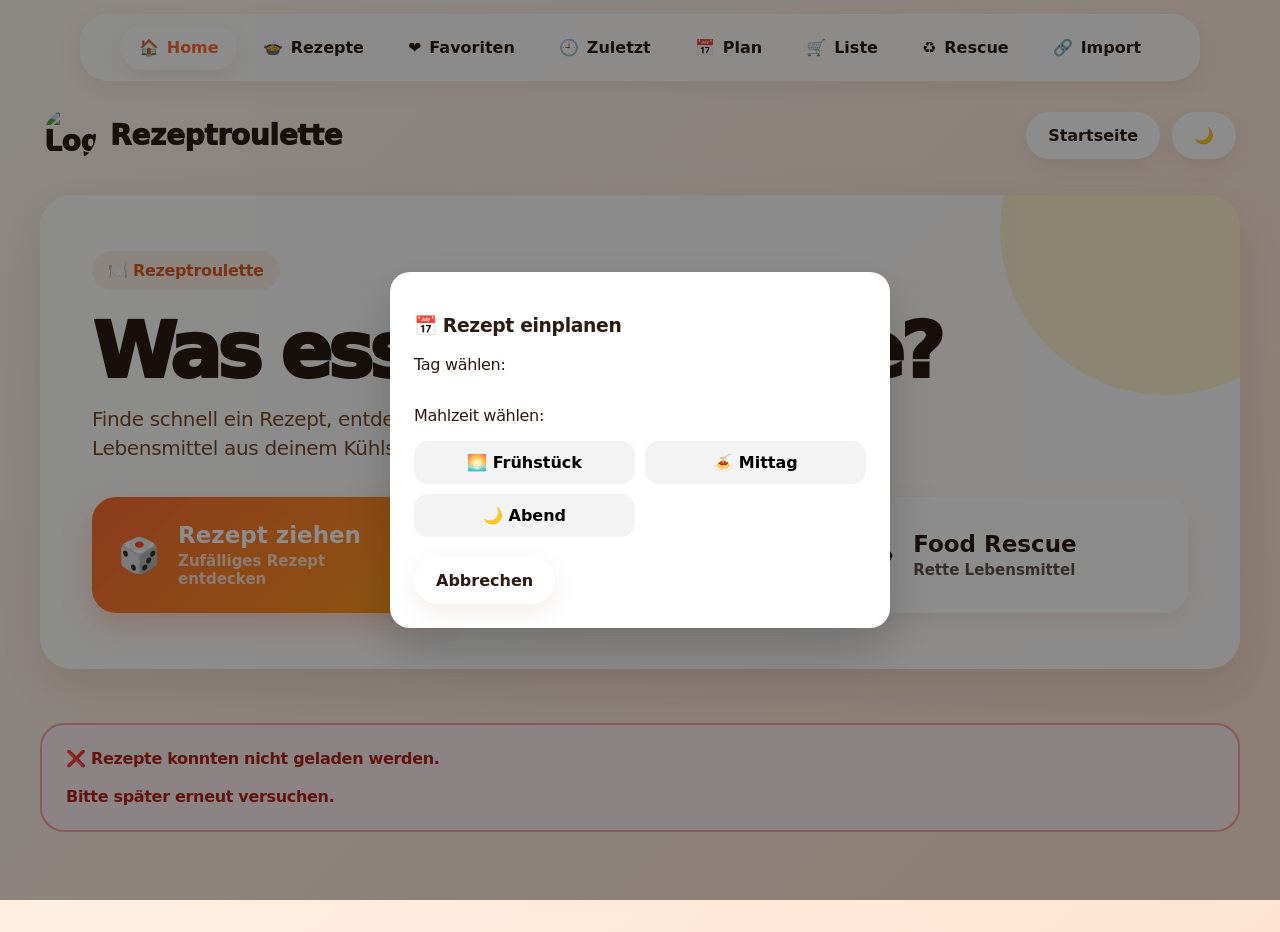
==== commit ca6a317c: "Fix weekly planner and clean up app" ====
--- a/static/index.html
+++ b/static/index.html
@@ -474,10 +474,11 @@
     body.dark .top-nav{background:rgba(45,27,18,.88);border-color:rgba(255,255,255,.08)}
     body.dark .top-nav button{color:#fff7ed}
     body.dark .top-nav button.active{background:#3a2115;color:#ff9f1c}
-    body.dark .hero,body.dark .panel,body.dark .empty-state,body.dark .rescue-card,body.dark .detail,body.dark .card,body.dark .roulette-header,body.dark .roulette-result-card,body.dark .drawer-content{background:#24140d;color:#fff7ed}
+    body.dark .hero,body.dark .panel,body.dark .empty-state,body.dark .rescue-card,body.dark .detail,body.dark .card,body.dark .roulette-header,body.dark .roulette-result-card,body.dark .drawer-content,body.dark .modal-box{background:#24140d;color:#fff7ed}
     body.dark .meal-filter-panel{background:rgba(36,20,13,.62);border-color:rgba(255,255,255,.08)}
     body.dark .hero-badge,body.dark .badge{background:#3a2115;color:#ff9f1c}
     body.dark .secondary{background:#3a2115;color:#fff7ed;box-shadow:0 8px 24px rgba(0,0,0,.28)}
+    body.dark .modal-grid button{background:#3a2115;color:#fff7ed}
     body.dark .card-body{background:#24140d}
     body.dark .meta,body.dark .muted,body.dark .week-empty{color:#d8b49c}
     body.dark .home-benefits{border-top-color:rgba(255,255,255,.1)}
@@ -525,10 +526,6 @@
   justify-content: center;
   align-items: center;
   z-index: 9999;
-}
-
-.hidden {
-  display: none;
 }
 
 .modal-box {
@@ -700,15 +697,25 @@
 
     function renderIngredientBlock(ingredient){
       const alternatives = getIngredientAlternatives(ingredient);
+      const safeIngredient = escapeHtml(ingredient);
       return `
         <div class="ingredient ingredient-builder">
-          <div class="ingredient-main">✓ ${ingredient}</div>
+          <div class="ingredient-main">✓ ${safeIngredient}</div>
           ${alternatives.length ? `
             <div class="ingredient-alt-box">
               <span>Alternativen:</span>
-              ${alternatives.map(alt => `<button class="alt-btn" onclick="event.stopPropagation(); showToast('${ingredient} → ${alt}')">${alt}</button>`).join("")}
+              ${alternatives.map(alt => {
+                const safeAlt = escapeHtml(alt);
+                return `<button class="alt-btn" type="button" data-ingredient="${safeIngredient}" data-alternative="${safeAlt}" onclick="showIngredientAlternative(this)">${safeAlt}</button>`;
+              }).join("")}
             </div>` : ""}
         </div>`;
+    }
+
+    function showIngredientAlternative(button){
+      const ingredient = button.dataset.ingredient || "";
+      const alternative = button.dataset.alternative || "";
+      showToast(`${ingredient} → ${alternative}`);
     }
 
     function cleanRecipeText(text){
@@ -765,7 +772,6 @@
     function showHome(){
       setActiveNav("home");
       document.getElementById("home").classList.remove("hidden");
-      updateStats();
       renderHomeSections();
       window.scrollTo({top:0,behavior:"smooth"});
     }
@@ -807,15 +813,12 @@
           if(!response.ok) throw new Error("Serverfehler");
           allRecipes = await response.json();
         }
-        updateStats();
-        return allRecipes;
+          return allRecipes;
       }catch(error){
         document.getElementById("content").innerHTML = `<div class="error-box">❌ Rezepte konnten nicht geladen werden.<br><br>Bitte später erneut versuchen.</div>`;
         throw error;
       }
     }
-
-    function updateStats(){}
 
     async function renderHomeSections(){
     const c = document.getElementById("content");
@@ -903,116 +906,54 @@
   }
 }
 
-  function simpleRecipeCard(recipe){
-    const img = imageUrl(recipe);
-
-    const safeName = escapeHtml(cleanRecipeText(recipe.name));
-    const safeDifficulty = escapeHtml(recipe.schwierigkeit || "Einfach");
-    const safeTime = escapeHtml(recipe.kochzeit || "?");
-    const safeImg = escapeHtml(img);
-
-    return `
-      <div class="card" onclick="showRecipe(${Number(recipe.id)})">
-
-        ${img
-          ? `<img src="${safeImg}" alt="${safeName}">`
-          : `<div class="placeholder">Kein Bild</div>`
-        }
-
-        <div class="card-body">
-
-         <h3>${safeName}</h3>
-
-          <div class="meta">
-            ⏱️ ${safeTime} Min · 🔥 ${safeDifficulty}
+    function simpleRecipeCard(recipe){
+      const img = imageUrl(recipe);
+      const safeName = escapeHtml(cleanRecipeText(recipe.name));
+      const safeDifficulty = escapeHtml(recipe.schwierigkeit || "Einfach");
+      const safeTime = escapeHtml(recipe.kochzeit || "?");
+      const safeImg = escapeHtml(img);
+      const id = Number(recipe.id);
+
+      return `
+        <div class="card" onclick="showRecipe(${id})">
+          ${img ? `<img src="${safeImg}" alt="${safeName}">` : `<div class="placeholder">Kein Bild</div>`}
+          <div class="card-body">
+            <h3>${safeName}</h3>
+            <div class="meta">⏱️ ${safeTime} Min · 🔥 ${safeDifficulty}</div>
+            <button class="primary full-btn" onclick="event.stopPropagation(); showRecipe(${id})">Öffnen</button>
           </div>
-
-         <button
-           class="primary full-btn"
-            onclick="event.stopPropagation(); showRecipe(${Number(recipe.id)})"
-          >
-            Öffnen
-         </button>
-
-      </div>
-    </div>
-  `;
-}
+        </div>`;
+    }
 
     function recipeCard(recipe){
-  const img = imageUrl(recipe);
-
-  const safeName = escapeHtml(cleanRecipeText(recipe.name));
-  const safeKitchen = escapeHtml(recipe.kueche || "");
-  const safeDifficulty = escapeHtml(recipe.schwierigkeit || "Einfach");
-  const safeTime = escapeHtml(recipe.kochzeit || "?");
-  const safeImg = escapeHtml(img);
-
-  const showKitchen =
-    recipe.kueche &&
-    recipe.kueche !== "PDF Import" &&
-    recipe.kueche !== "Link Import";
-
-  return `
-    <div class="card" onclick="showRecipe(${Number(recipe.id)})">
-
-      ${img
-        ? `<img src="${safeImg}" alt="${safeName}">`
-        : `<div class="placeholder">Kein Bild</div>`
-      }
-
-      <div class="favorite-row">
-        <button
-          class="favorite-btn"
-          onclick="event.stopPropagation(); toggleFavorite(${Number(recipe.id)})"
-        >
-          ${isFavorite(recipe.id) ? "❤️" : "🤍"}
-        </button>
-      </div>
-
-      <div class="card-body">
-
-        <h3>${safeName}</h3>
-
-        <div class="meta">
-          ${showKitchen ? `${safeKitchen} · ` : ""}
-          ${safeTime} Min · ${safeDifficulty}
-        </div>
-
-        <div class="card-actions clean-actions">
-
-          <button
-            class="primary"
-            onclick="event.stopPropagation(); showRecipe(${Number(recipe.id)})"
-          >
-            Rezept öffnen
-          </button>
-
-          <button
-            class="secondary"
-            onclick="event.stopPropagation(); quickAddToPlan(${Number(recipe.id)})"
-          >
-            📅 Planen
-          </button>
-
-          ${recipe.kueche === "Link Import"
-            ? `
-              <button
-                class="secondary"
-                onclick="event.stopPropagation(); deleteRecipe(${Number(recipe.id)})"
-              >
-                🗑️ Löschen
-              </button>
-            `
-            : ""
-          }
-
-        </div>
-
-      </div>
-    </div>
-  `;
-}
+      const img = imageUrl(recipe);
+      const id = Number(recipe.id);
+      const safeName = escapeHtml(cleanRecipeText(recipe.name));
+      const safeKitchen = escapeHtml(recipe.kueche || "");
+      const safeDifficulty = escapeHtml(recipe.schwierigkeit || "Einfach");
+      const safeTime = escapeHtml(recipe.kochzeit || "?");
+      const safeImg = escapeHtml(img);
+      const showKitchen = recipe.kueche && recipe.kueche !== "PDF Import" && recipe.kueche !== "Link Import";
+
+      return `
+        <div class="card" onclick="showRecipe(${id})">
+          ${img ? `<img src="${safeImg}" alt="${safeName}">` : `<div class="placeholder">Kein Bild</div>`}
+          <div class="favorite-row">
+            <button class="favorite-btn" onclick="event.stopPropagation(); toggleFavorite(${id})">${isFavorite(id) ? "❤️" : "🤍"}</button>
+          </div>
+          <div class="card-body">
+            <h3>${safeName}</h3>
+            <div class="meta">${showKitchen ? `${safeKitchen} · ` : ""}${safeTime} Min · ${safeDifficulty}</div>
+            <div class="card-actions clean-actions">
+              <button class="primary" onclick="event.stopPropagation(); showRecipe(${id})">Rezept öffnen</button>
+              <button class="secondary" onclick="event.stopPropagation(); quickAddToPlan(${id})">📅 Planen</button>
+              ${recipe.kueche === "Link Import" ? `<button class="secondary" onclick="event.stopPropagation(); deleteRecipe(${id})">🗑️ Löschen</button>` : ""}
+            </div>
+          </div>
+        </div>`;
+    }
+
+    let selectedRecipeFilter = "Alle";
 async function openRecipeCategory(category){
   await loadRecipes();
 
@@ -1181,46 +1122,68 @@
     .split(/\n|(?=\d+\.\s)/)
     .map(s => s.trim())
     .filter(Boolean)
-    .map(s => `<div class="step">${s}</div>`)
+    .map(s => `<div class="step">${escapeHtml(s)}</div>`)
     .join("");
 }
 
 
     async function showRecipe(id){
-      if(document.querySelector('[data-nav="favorites"].active')){
-         previousView = "favorites";
-      }else if(document.querySelector('[data-nav="recent"].active')){
-         previousView = "recent";
-      }else if(document.querySelector('[data-nav="rescue"].active')){
-         previousView = "rescue";
-      }else if(document.querySelector('[data-nav="plan"].active')){
-         previousView = "plan";
-      }else{
-         previousView = "recipes";
-}
+      const activeNav = document.querySelector(".top-nav button.active")?.dataset.nav;
+      if(activeNav && activeNav !== "home") previousView = activeNav;
+
       recipeScrollPosition = window.scrollY;
       hideHome();
       await ensureRecipesLoaded();
+
       const recipe = allRecipes.find(r => Number(r.id) === Number(id));
-      if(!recipe) return;
+      if(!recipe){
+        showToast("Rezept nicht gefunden.");
+        return;
+      }
+
       saveRecentRecipe(recipe);
       const img = imageUrl(recipe);
+      const safeImg = escapeHtml(img);
+      const safeName = escapeHtml(cleanRecipeText(recipe.name));
+      const safeKitchen = escapeHtml(recipe.kueche || "Unbekannt");
+      const safePortions = escapeHtml(recipe.portionen || "?");
+      const safeTime = escapeHtml(recipe.kochzeit || "?");
+      const safeDifficulty = escapeHtml(recipe.schwierigkeit || "Einfach");
+      const safeTags = (recipe.tags || []).map(tag => `<div class="chip">${escapeHtml(tag)}</div>`).join("");
+
       document.getElementById("content").innerHTML = `
         <button class="secondary" onclick="goBackFromRecipe()">← Zurück</button>
         <div class="detail">
-          ${img ? `<img src="${img}" alt="${cleanRecipeText(recipe.name)}">` : `<div class="placeholder">Kein Bild</div>`}
+          ${img ? `<img src="${safeImg}" alt="${safeName}">` : `<div class="placeholder">Kein Bild</div>`}
           <div class="detail-body">
-            <h1>${cleanRecipeText(recipe.name)}</h1>
-            ${(recipe.tags || []).length ? `<div class="chips">${recipe.tags.map(tag => `<div class="chip">${tag}</div>`).join("")}</div>` : ""}
+            <h1>${safeName}</h1>
+            ${safeTags ? `<div class="chips">${safeTags}</div>` : ""}
             ${ratingStars(recipe.id)}
-            <div class="meta"><span>🌍 ${recipe.kueche || "Unbekannt"}</span><span>🍽️ ${recipe.portionen || "?"} Portionen</span><span>⏱️ ${recipe.kochzeit || "?"} Min</span><span>🔥 ${recipe.schwierigkeit || "Einfach"}</span></div>
-            <div class="buttons"><button class="primary" onclick="startCookMode(${recipe.id})">👨‍🍳 Kochmodus</button><button class="secondary" onclick="quickAddToPlan(${recipe.id})">📅 Einplanen</button><button class="secondary" onclick="shareRecipe(${recipe.id})">📤 Teilen</button></div>
-            <div class="columns"><div><h2>Zutaten</h2><div class="ingredients">${(recipe.zutaten || []).map(renderIngredientBlock).join("")}</div></div><div><h2>Anleitung</h2><div class="steps">
-  ${formatSteps(recipe.anleitung || "Keine Anleitung vorhanden.")}
-</div></div></div>
+            <div class="meta">
+              <span>🌍 ${safeKitchen}</span>
+              <span>🍽️ ${safePortions} Portionen</span>
+              <span>⏱️ ${safeTime} Min</span>
+              <span>🔥 ${safeDifficulty}</span>
+            </div>
+            <div class="buttons">
+              <button class="primary" onclick="startCookMode(${Number(recipe.id)})">👨‍🍳 Kochmodus</button>
+              <button class="secondary" onclick="quickAddToPlan(${Number(recipe.id)})">📅 Einplanen</button>
+              <button class="secondary" onclick="shareRecipe(${Number(recipe.id)})">📤 Teilen</button>
+            </div>
+            <div class="columns">
+              <div>
+                <h2>Zutaten</h2>
+                <div class="ingredients">${(recipe.zutaten || []).map(renderIngredientBlock).join("")}</div>
+              </div>
+              <div>
+                <h2>Anleitung</h2>
+                <div class="steps">${formatSteps(recipe.anleitung || "Keine Anleitung vorhanden.")}</div>
+              </div>
+            </div>
           </div>
         </div>`;
-      window.scrollTo({top:0,behavior:"smooth"});
+
+      window.scrollTo({top:0, behavior:"smooth"});
     }
 
   function toggleRouletteFilters(){
@@ -1361,11 +1324,11 @@
     result.innerHTML = `
       <div class="roulette-result-card">
         <div class="roulette-image-wrap">
-          ${tempImg ? `<img src="${tempImg}" alt="${cleanRecipeText(tempRecipe.name)}">` : `<div class="placeholder">Kein Bild</div>`}
+          ${tempImg ? `<img src="${escapeHtml(tempImg)}" alt="${escapeHtml(cleanRecipeText(tempRecipe.name))}">` : `<div class="placeholder">Kein Bild</div>`}
         </div>
         <div class="roulette-result-body">
           <span class="badge">🎰 Dreht...</span>
-          <h2>${cleanRecipeText(tempRecipe.name)}</h2>
+          <h2>${escapeHtml(cleanRecipeText(tempRecipe.name))}</h2>
         </div>
       </div>
     `;
@@ -1385,16 +1348,16 @@
       result.innerHTML = `
         <div class="roulette-result-card">
           <div class="roulette-image-wrap">
-            ${img ? `<img src="${img}" alt="${cleanRecipeText(winner.name)}">` : `<div class="placeholder">Kein Bild</div>`}
+            ${img ? `<img src="${escapeHtml(img)}" alt="${escapeHtml(cleanRecipeText(winner.name))}">` : `<div class="placeholder">Kein Bild</div>`}
           </div>
 
           <div class="roulette-result-body">
             <span class="badge">🎉 Dein Treffer</span>
-            <h2>${cleanRecipeText(winner.name)}</h2>
+            <h2>${escapeHtml(cleanRecipeText(winner.name))}</h2>
 
             <div class="meta">
               <span>⏱️ ${winner.kochzeit || "?"} Min</span>
-              <span>🔥 ${winner.schwierigkeit || "Einfach"}</span>
+              <span>🔥 ${escapeHtml(winner.schwierigkeit || "Einfach")}</span>
             </div>
 
             <div class="buttons">
@@ -1410,97 +1373,97 @@
 }
 
   async function loadWeeklyPlan(){
-  setActiveNav("plan");
-  hideHome();
-
-  const c = document.getElementById("content");
-  await ensureRecipesLoaded();
-
-  const response = await fetch(`/wochenplan?t=${Date.now()}`, {
-  cache: "no-store"
-});
-
-if(!response.ok){
-  throw new Error(`Wochenplan konnte nicht geladen werden (${response.status})`);
-}
-
-const plan = await response.json();
-
-  const days = ["Montag","Dienstag","Mittwoch","Donnerstag","Freitag","Samstag","Sonntag"];
-  const slots = [
-    {id: 1, name: "Frühstück"},
-    {id: 2, name: "Mittag"},
-    {id: 3, name: "Abend"}
-  ];
-
-  c.innerHTML = `
-    <button class="secondary" onclick="showHome()">← Zurück</button>
-    <h2>📅 Wochenplan</h2>
-
-    <div class="buttons">
-      <button class="primary" type="button" onclick="autoFillWeek()">✨ Woche automatisch planen</button>
-      <button class="secondary" type="button" onclick="resetWeek()">🗑️ Woche leeren</button>
-    </div>
-    <div class="buttons" style="margin-top:14px;">
-  <button class="secondary" onclick="setWeekSlotFilter('Alle')">🍽️ Alle</button>
-
-  <button class="secondary" onclick="setWeekSlotFilter('Frühstück')">
-    🌅 Frühstück
-  </button>
-
-  <button class="secondary" onclick="setWeekSlotFilter('Mittag')">
-    ☀️ Mittag
-  </button>
-
-  <button class="secondary" onclick="setWeekSlotFilter('Abend')">
-    🌙 Abendessen
-  </button>
-</div>
-
-    <div class="grid">
-      ${days.map(day => `
-        <div class="card">
-          <div class="card-body">
-            <h3>📅 ${day}</h3>
-
-            ${slots
-  .filter(slot =>
-    selectedWeekSlotFilter === "Alle" ||
-    slot.name === selectedWeekSlotFilter
-  )
-  .map(slot => {
-              const recipeId = plan?.[day]?.[slot.id] ?? plan?.[day]?.[String(slot.id)] ?? null;
-              const recipe = allRecipes.find(r => Number(r.id) === Number(recipeId));
-
-              return `
-                <div style="margin:14px 0;padding:14px;border-radius:18px;background:var(--cream);">
-                  <strong>${slot.name}</strong>
-
-                  ${recipe ? `
-                    ${imageUrl(recipe) ? `<img class="week-image" src="${imageUrl(recipe)}" alt="${cleanRecipeText(recipe.name)}">` : ""}
-                    <p class="week-title">${cleanRecipeText(recipe.name)}</p>
-
-                    <div class="card-actions">
-                      <button class="primary" type="button" onclick="event.stopPropagation(); showRecipe(${recipe.id})">Öffnen</button>
-                      <button class="secondary" type="button" onclick="event.stopPropagation(); clearDaySlot('${day}', ${slot.id})">❌ Entfernen</button>
-                    </div>
-                  ` : `<p class="week-empty">Noch kein Rezept gewählt</p>`}
-
-                  <select onclick="event.stopPropagation()" onchange="setDayRecipeSlot('${day}', ${slot.id}, this.value)">
-                    <option value="">Rezept auswählen</option>
-                    ${allRecipes
-  .filter(r => recipeMatchesSlot(r, slot))
-  .map(r => `<option value="${r.id}">${cleanRecipeText(r.name)}</option>`)
-  .join("")}                  </select>
-                </div>
-              `;
-            }).join("")}
-          </div>
+    setActiveNav("plan");
+    hideHome();
+
+    const c = document.getElementById("content");
+    showSkeleton(c);
+
+    try{
+      await ensureRecipesLoaded();
+
+      const response = await fetch(`/wochenplan?t=${Date.now()}`, {cache: "no-store"});
+      if(!response.ok){
+        throw new Error(`Wochenplan konnte nicht geladen werden (${response.status})`);
+      }
+
+      const plan = await response.json();
+      const days = ["Montag","Dienstag","Mittwoch","Donnerstag","Freitag","Samstag","Sonntag"];
+      const slots = [
+        {id: 1, name: "Frühstück"},
+        {id: 2, name: "Mittag"},
+        {id: 3, name: "Abend"}
+      ];
+
+      c.innerHTML = `
+        <button class="secondary" onclick="showHome()">← Zurück</button>
+        <h2>📅 Wochenplan</h2>
+
+        <div class="buttons">
+          <button class="primary" type="button" onclick="autoFillWeek()">✨ Woche automatisch planen</button>
+          <button class="secondary" type="button" onclick="resetWeek()">🗑️ Woche leeren</button>
         </div>
-      `).join("")}
-    </div>
-  `;
-}
+
+        <div class="buttons" style="margin-top:14px;">
+          <button class="secondary" onclick="setWeekSlotFilter('Alle')">🍽️ Alle</button>
+          <button class="secondary" onclick="setWeekSlotFilter('Frühstück')">🌅 Frühstück</button>
+          <button class="secondary" onclick="setWeekSlotFilter('Mittag')">☀️ Mittag</button>
+          <button class="secondary" onclick="setWeekSlotFilter('Abend')">🌙 Abendessen</button>
+        </div>
+
+        <div class="grid">
+          ${days.map(day => `
+            <div class="card">
+              <div class="card-body">
+                <h3>📅 ${day}</h3>
+                ${slots
+                  .filter(slot => selectedWeekSlotFilter === "Alle" || slot.name === selectedWeekSlotFilter)
+                  .map(slot => {
+                    const recipeId = plan?.[day]?.[slot.id] ?? plan?.[day]?.[String(slot.id)] ?? null;
+                    const recipe = allRecipes.find(r => Number(r.id) === Number(recipeId));
+
+                    if(recipe){
+                      const safeName = escapeHtml(cleanRecipeText(recipe.name));
+                      const img = imageUrl(recipe);
+                      const safeImg = escapeHtml(img);
+
+                      return `
+                        <div style="margin:14px 0;padding:14px;border-radius:18px;background:var(--cream);">
+                          <strong>${slot.name}</strong>
+                          ${img ? `<img class="week-image" src="${safeImg}" alt="${safeName}">` : ""}
+                          <p class="week-title">${safeName}</p>
+                          <div class="card-actions">
+                            <button class="primary" type="button" onclick="event.stopPropagation(); showRecipe(${Number(recipe.id)})">Öffnen</button>
+                            <button class="secondary" type="button" onclick="event.stopPropagation(); clearDaySlot('${day}', ${slot.id})">❌ Entfernen</button>
+                          </div>
+                          <select onclick="event.stopPropagation()" onchange="setDayRecipeSlot('${day}', ${slot.id}, this.value)">
+                            <option value="">Rezept ersetzen</option>
+                            ${allRecipes.filter(r => recipeMatchesSlot(r, slot)).map(r => `<option value="${Number(r.id)}">${escapeHtml(cleanRecipeText(r.name))}</option>`).join("")}
+                          </select>
+                        </div>`;
+                    }
+
+                    return `
+                      <div style="margin:14px 0;padding:14px;border-radius:18px;background:var(--cream);">
+                        <strong>${slot.name}</strong>
+                        <p class="week-empty">Noch kein Rezept gewählt</p>
+                        <select onclick="event.stopPropagation()" onchange="setDayRecipeSlot('${day}', ${slot.id}, this.value)">
+                          <option value="">Rezept auswählen</option>
+                          ${allRecipes.filter(r => recipeMatchesSlot(r, slot)).map(r => `<option value="${Number(r.id)}">${escapeHtml(cleanRecipeText(r.name))}</option>`).join("")}
+                        </select>
+                      </div>`;
+                  }).join("")}
+              </div>
+            </div>`).join("")}
+        </div>`;
+
+    }catch(error){
+      console.error("Wochenplan laden fehlgeschlagen:", error);
+      c.innerHTML = `
+        <button class="secondary" onclick="showHome()">← Zurück</button>
+        <div class="error-box">❌ Wochenplan konnte nicht geladen werden. Bitte Seite neu laden oder später erneut versuchen.</div>`;
+    }
+  }
 
 async function setDayRecipeSlot(day, slot, id){
   if(!id) return;
@@ -1525,14 +1488,22 @@
     showToast("Rezept konnte nicht eingeplant werden.");
   }
 }
-
-     async function clearDaySlot(day, slot){
-  const response = await fetch(`/wochenplan/${encodeURIComponent(day)}/${slot}/0`, {
-    method: "POST"
-  });
-
-  showToast(response.ok ? "Slot entfernt" : "Fehler beim Entfernen");
-  await loadWeeklyPlan();
+async function clearDaySlot(day, slot){
+  const ok = confirm(`${day}: Diesen Eintrag wirklich entfernen?`);
+  if(!ok) return;
+
+  try{
+    const response = await fetch(`/wochenplan/${encodeURIComponent(day)}/${Number(slot)}/0`, {method: "POST"});
+    if(!response.ok){
+      throw new Error(`Entfernen fehlgeschlagen (${response.status})`);
+    }
+
+    showToast("Eintrag entfernt!");
+    await loadWeeklyPlan();
+  }catch(error){
+    console.error("Fehler beim Entfernen:", error);
+    showToast("Eintrag konnte nicht entfernt werden.");
+  }
 }
 async function autoFillWeek(){
   showToast("Woche wird geplant...");
@@ -1540,16 +1511,7 @@
   try{
     await ensureRecipesLoaded();
 
-    const days = [
-      "Montag",
-      "Dienstag",
-      "Mittwoch",
-      "Donnerstag",
-      "Freitag",
-      "Samstag",
-      "Sonntag"
-    ];
-
+    const days = ["Montag","Dienstag","Mittwoch","Donnerstag","Freitag","Samstag","Sonntag"];
     const slots = [
       {id: 1, name: "Frühstück"},
       {id: 2, name: "Mittag"},
@@ -1557,91 +1519,42 @@
     ];
 
     const usedIds = new Set();
-    const requests = [];
+    const entries = [];
 
     for(const day of days){
       for(const slot of slots){
-
-        const pool = allRecipes.filter(recipe =>
-          recipeMatchesSlot(recipe, slot)
-        );
-
-        if(!pool.length){
-          continue;
-        }
-
-        const available = pool.filter(recipe =>
-          !usedIds.has(Number(recipe.id))
-        );
-
-        const finalPool = available.length
-          ? available
-          : pool;
-
-        const recipe =
-          finalPool[Math.floor(Math.random() * finalPool.length)];
-
-        if(!recipe){
-          continue;
-        }
+        const pool = allRecipes.filter(recipe => recipeMatchesSlot(recipe, slot));
+        if(!pool.length) continue;
+
+        const available = pool.filter(recipe => !usedIds.has(Number(recipe.id)));
+        const finalPool = available.length ? available : pool;
+        const recipe = finalPool[Math.floor(Math.random() * finalPool.length)];
+        if(!recipe) continue;
 
         usedIds.add(Number(recipe.id));
-
-        requests.push({
-          day,
-          slot,
-          recipe
-        });
+        entries.push({day, slot: slot.id, recipe_id: Number(recipe.id)});
       }
     }
 
-    let successCount = 0;
-    let errorCount = 0;
-
-    for(const item of requests){
-      try{
-        const response = await fetch(
-          `/wochenplan/${encodeURIComponent(item.day)}/${item.slot.id}/${Number(item.recipe.id)}`,
-          {
-            method: "POST"
-          }
-        );
-
-        if(response.ok){
-          successCount++;
-        }else{
-          errorCount++;
-          console.error(
-            "Fehler beim Planen:",
-            item.day,
-            item.slot.name,
-            response.status
-          );
-        }
-
-      }catch(error){
-        errorCount++;
-        console.error(
-          "Netzwerkfehler beim Planen:",
-          item.day,
-          item.slot.name,
-          error
-        );
-      }
-    }
-
+    if(!entries.length){
+      showToast("Keine passenden Rezepte für die Planung gefunden.");
+      return;
+    }
+
+    const response = await fetch("/wochenplan/bulk", {
+      method: "POST",
+      headers: {"Content-Type": "application/json"},
+      body: JSON.stringify({entries})
+    });
+
+    if(!response.ok){
+      throw new Error(`Automatische Planung fehlgeschlagen (${response.status})`);
+    }
+
+    showToast("Woche automatisch geplant!");
     await loadWeeklyPlan();
-
-    if(errorCount === 0){
-      showToast("Woche automatisch geplant!");
-    }else{
-      showToast(
-        `${successCount} Einträge gespeichert, ${errorCount} fehlgeschlagen.`
-      );
-    }
-
   }catch(error){
-    console.error(error);
+    console.error("Automatische Planung fehlgeschlagen:", error);
     showToast("Automatische Planung fehlgeschlagen.");
   }
 }
@@ -1685,78 +1598,73 @@
   hideHome();
 
   const c = document.getElementById("content");
-
-  const response = await fetch(`/einkaufsliste?t=${Date.now()}`, {
-    cache: "no-store"
-  });
-
-  const data = await response.json();
-  const categories = data.categories || {};
-
-  const atHome = JSON.parse(localStorage.getItem("atHomeIngredients") || "[]")
-    .map(x => x.toLowerCase().trim())
-    .filter(Boolean);
-
-  const filteredCategories = {};
-
-  Object.entries(categories).forEach(([category, items]) => {
-    const filteredItems = items.filter(item => {
-  const itemName = normalizeFoodName(item);
-
-  return !atHome.some(homeItem => {
-    const homeName = normalizeFoodName(homeItem);
-
-    if(!homeName) return false;
-
-    return itemName === homeName;
-  });
-});
-
-    if(filteredItems.length){
-      filteredCategories[category] = filteredItems;
-    }
-  });
-
-  const hasItems = Object.keys(filteredCategories).length > 0;
-
-  c.innerHTML = `
-    <button class="secondary" onclick="showHome()">← Zurück</button>
-    <h2>🛒 Einkaufsliste</h2>
-
-    <div class="panel" style="margin:18px 0;display:grid;gap:12px;">
-      <h3>🏠 Habe ich zuhause</h3>
-      <p class="muted">Trage Zutaten ein, die nicht auf die Einkaufsliste sollen.</p>
-      <textarea id="atHomeInput" placeholder="Milch&#10;Mehl&#10;Eier">${atHome.join("\n")}</textarea>
-      <button class="primary" onclick="saveAtHomeIngredients()">Liste neu berechnen</button>
-    </div>
-
-    <button class="secondary" onclick="copyShoppingList()">Liste kopieren</button>
-
-    ${hasItems ? `
-      <div class="shopping-list">
-        ${Object.entries(filteredCategories).map(([category, items]) => `
-          <div class="panel" style="margin-top:18px;">
-            <h3>${category}</h3>
-
-            <div class="shopping-list">
-              ${items.map(i => `
-                <label class="shopping-item">
-                  <input type="checkbox">
-                  <span class="shopping-item-text">${i}</span>
-                </label>
-              `).join("")}
-            </div>
-          </div>
-        `).join("")}
+  showSkeleton(c);
+
+  try{
+    const response = await fetch(`/einkaufsliste?t=${Date.now()}`, {cache: "no-store"});
+    if(!response.ok){
+      throw new Error(`Einkaufsliste konnte nicht geladen werden (${response.status})`);
+    }
+
+    const data = await response.json();
+    const categories = data.categories || {};
+    const atHome = JSON.parse(localStorage.getItem("atHomeIngredients") || "[]")
+      .map(x => String(x).trim())
+      .filter(Boolean);
+
+    const filteredCategories = {};
+
+    Object.entries(categories).forEach(([category, items]) => {
+      const filteredItems = (items || []).filter(item => {
+        const itemName = normalizeFoodName(item);
+        return !atHome.some(homeItem => {
+          const homeName = normalizeFoodName(homeItem);
+          return homeName && itemName === homeName;
+        });
+      });
+
+      if(filteredItems.length) filteredCategories[category] = filteredItems;
+    });
+
+    const hasItems = Object.keys(filteredCategories).length > 0;
+
+    c.innerHTML = `
+      <button class="secondary" onclick="showHome()">← Zurück</button>
+      <h2>🛒 Einkaufsliste</h2>
+
+      <div class="panel" style="margin:18px 0;display:grid;gap:12px;">
+        <h3>🏠 Habe ich zuhause</h3>
+        <p class="muted">Trage Zutaten ein, die nicht auf die Einkaufsliste sollen.</p>
+        <textarea id="atHomeInput" placeholder="Milch&#10;Mehl&#10;Eier">${escapeHtml(atHome.join("\n"))}</textarea>
+        <button class="primary" onclick="saveAtHomeIngredients()">Liste neu berechnen</button>
       </div>
-    ` : `
-      <div class="empty-state">
-        <h2>🛒 Nichts einzukaufen</h2>
-        <p>Entweder ist dein Wochenplan leer oder du hast alle Zutaten bereits zuhause.</p>
-        <button class="primary" onclick="loadWeeklyPlan()">Zum Wochenplan</button>
-      </div>
-    `}
-  `;
+
+      <button class="secondary" onclick="copyShoppingList()">Liste kopieren</button>
+
+      ${hasItems ? `
+        <div class="shopping-list">
+          ${Object.entries(filteredCategories).map(([category, items]) => `
+            <div class="panel" style="margin-top:18px;">
+              <h3>${escapeHtml(category)}</h3>
+              <div class="shopping-list">
+                ${items.map(i => `
+                  <label class="shopping-item">
+                    <input type="checkbox">
+                    <span class="shopping-item-text">${escapeHtml(i)}</span>
+                  </label>`).join("")}
+              </div>
+            </div>`).join("")}
+        </div>` : `
+        <div class="empty-state">
+          <h2>🛒 Nichts einzukaufen</h2>
+          <p>Entweder ist dein Wochenplan leer oder du hast alle Zutaten bereits zuhause.</p>
+          <button class="primary" onclick="loadWeeklyPlan()">Zum Wochenplan</button>
+        </div>`}
+    `;
+  }catch(error){
+    console.error("Einkaufsliste laden fehlgeschlagen:", error);
+    c.innerHTML = `<button class="secondary" onclick="showHome()">← Zurück</button><div class="error-box">❌ Einkaufsliste konnte nicht geladen werden.</div>`;
+  }
 }
 
 function saveAtHomeIngredients(){const value=document.getElementById("atHomeInput")?.value||"";const items=value.split(/\n|,|;/).map(x=>x.trim()).filter(Boolean);localStorage.setItem("atHomeIngredients",JSON.stringify(items));showToast("Vorhandene Zutaten gespeichert!");loadShoppingList()}
@@ -1778,7 +1686,7 @@
 }
 
 
-    function loadFoodRescue(){setActiveNav("rescue");hideHome();document.getElementById("content").innerHTML=`<button class="secondary" onclick="showHome()">← Zurück</button><div class="panel" style="display:grid;gap:16px;margin-top:20px;"><div><span class="hero-badge">♻️ Food Rescue</span><h1>Was hast du noch zuhause?</h1><p class="muted">Gib Lebensmittel ein, die du verwerten möchtest. Die App sucht passende Rezepte.</p></div><textarea id="rescueInput" placeholder="Zum Beispiel:&#10;Sahne&#10;Paprika&#10;Reis&#10;Eier&#10;Käse">${pantry.join("\n")}</textarea><div class="buttons"><button class="primary" onclick="findRescueRecipes()">Lebensmittel retten</button><button class="secondary" onclick="savePantry()">Vorrat speichern</button></div></div><div id="rescueResults" style="margin-top:28px;"></div>`}
+    function loadFoodRescue(){setActiveNav("rescue");hideHome();document.getElementById("content").innerHTML=`<button class="secondary" onclick="showHome()">← Zurück</button><div class="panel" style="display:grid;gap:16px;margin-top:20px;"><div><span class="hero-badge">♻️ Food Rescue</span><h1>Was hast du noch zuhause?</h1><p class="muted">Gib Lebensmittel ein, die du verwerten möchtest. Die App sucht passende Rezepte.</p></div><textarea id="rescueInput" placeholder="Zum Beispiel:&#10;Sahne&#10;Paprika&#10;Reis&#10;Eier&#10;Käse">${escapeHtml(pantry.join("\n"))}</textarea><div class="buttons"><button class="primary" onclick="findRescueRecipes()">Lebensmittel retten</button><button class="secondary" onclick="savePantry()">Vorrat speichern</button></div></div><div id="rescueResults" style="margin-top:28px;"></div>`}
     function savePantry(){pantry=document.getElementById("rescueInput").value.split(/\n|,|;/).map(x=>x.trim()).filter(Boolean);localStorage.setItem("pantry",JSON.stringify(pantry));showToast("Vorrat gespeichert!")}
 
     async function findRescueRecipes(){
@@ -1940,21 +1848,18 @@
   return `
     <div class="card">
       <div class="card-body">
-        <h3>${idea.icon} ${idea.name}</h3>
+        <h3>${escapeHtml(idea.icon)} ${escapeHtml(idea.name)}</h3>
         <div class="meta">Aus deinen Zutaten erstellt</div>
-
         <h4>Zutaten-Idee</h4>
         <div class="ingredients">
-          ${idea.ingredients.map(i => `<div class="ingredient">✓ ${i}</div>`).join("")}
+          ${(idea.ingredients || []).map(i => `<div class="ingredient">✓ ${escapeHtml(i)}</div>`).join("")}
         </div>
-
         <h4 style="margin-top:18px;">Anleitung</h4>
         <div class="steps">
-          ${idea.steps.map((s, i) => `<div class="step">${i + 1}. ${s}</div>`).join("")}
+          ${(idea.steps || []).map((s, i) => `<div class="step">${i + 1}. ${escapeHtml(s)}</div>`).join("")}
         </div>
       </div>
-    </div>
-  `;
+    </div>`;
 }
   let selectedRecipeId = null;
   let selectedDay = null;
@@ -1978,21 +1883,23 @@
 }
 
   async function selectPlanSlot(slot){
-  if(!selectedRecipeId) return showToast("Kein Rezept gewählt");
-  if(!selectedDay) return showToast("Bitte zuerst einen Tag wählen");
-
-  const r = await fetch(`/wochenplan/${encodeURIComponent(selectedDay)}/${slot}/${Number(selectedRecipeId)}`, {
-  method: "POST"
-});
-
-  if(r.ok){
-    showToast("Zum Wochenplan hinzugefügt");
-    closePlanModal();
-    loadWeeklyPlan();
-  } else {
-    showToast("Fehler beim Speichern");
-  }
-}
+    if(!selectedRecipeId) return showToast("Kein Rezept gewählt");
+    if(!selectedDay) return showToast("Bitte zuerst einen Tag wählen");
+
+    try{
+      const response = await fetch(`/wochenplan/${encodeURIComponent(selectedDay)}/${Number(slot)}/${Number(selectedRecipeId)}`, {method: "POST"});
+      if(!response.ok){
+        throw new Error(`Speichern fehlgeschlagen (${response.status})`);
+      }
+
+      showToast("Zum Wochenplan hinzugefügt");
+      closePlanModal();
+      await loadWeeklyPlan();
+    }catch(error){
+      console.error("Einplanen fehlgeschlagen:", error);
+      showToast("Fehler beim Speichern");
+    }
+  }
 
 function closePlanModal(){
   document.getElementById("planModal").classList.add("hidden");
@@ -2069,33 +1976,31 @@
     function toggleDarkMode(){document.body.classList.toggle("dark");localStorage.setItem("darkMode",document.body.classList.contains("dark"))}
     if(localStorage.getItem("darkMode")==="true")document.body.classList.add("dark");
 
-    fetch("/rezepte").then(r=>r.json()).then(data=>{allRecipes=data;renderHomeSections()}).catch(()=>{document.getElementById("content").innerHTML=`<div class="error-box">❌ Rezepte konnten nicht geladen werden.</div>`});
-    showHome();
+    async function initializeApp(){
+      showHome();
+
+      try{
+        await ensureRecipesLoaded();
+        const sharedRecipeId = new URLSearchParams(window.location.search).get("recipe");
+        if(sharedRecipeId){
+          await showRecipe(Number(sharedRecipeId));
+        }
+      }catch(error){
+        console.error("App-Start fehlgeschlagen:", error);
+      }
+    }
+
+    initializeApp();
 
     async function backToRecipes(){await loadRecipes();setTimeout(()=>{window.scrollTo({top:recipeScrollPosition,behavior:"auto"})},100)}
     async function goBackFromRecipe(){
-  if(previousView === "favorites"){
-    await loadFavorites();
-    return;
-  }
-
-  if(previousView === "recent"){
-    loadRecentRecipes();
-    return;
-  }
-
-  if(previousView === "rescue"){
-    loadFoodRescue();
-    return;
-  }
-
-  if(previousView === "plan"){
-    await loadWeeklyPlan();
-    return;
-  }
-
-  await backToRecipes();
-}
+      if(previousView === "favorites") return loadFavorites();
+      if(previousView === "recent") return loadRecentRecipes();
+      if(previousView === "rescue") return loadFoodRescue();
+      if(previousView === "plan") return loadWeeklyPlan();
+      if(previousView === "list") return loadShoppingList();
+      return backToRecipes();
+    }
   </script>
   <div id="planModal" class="modal hidden">
   <div class="modal-box">
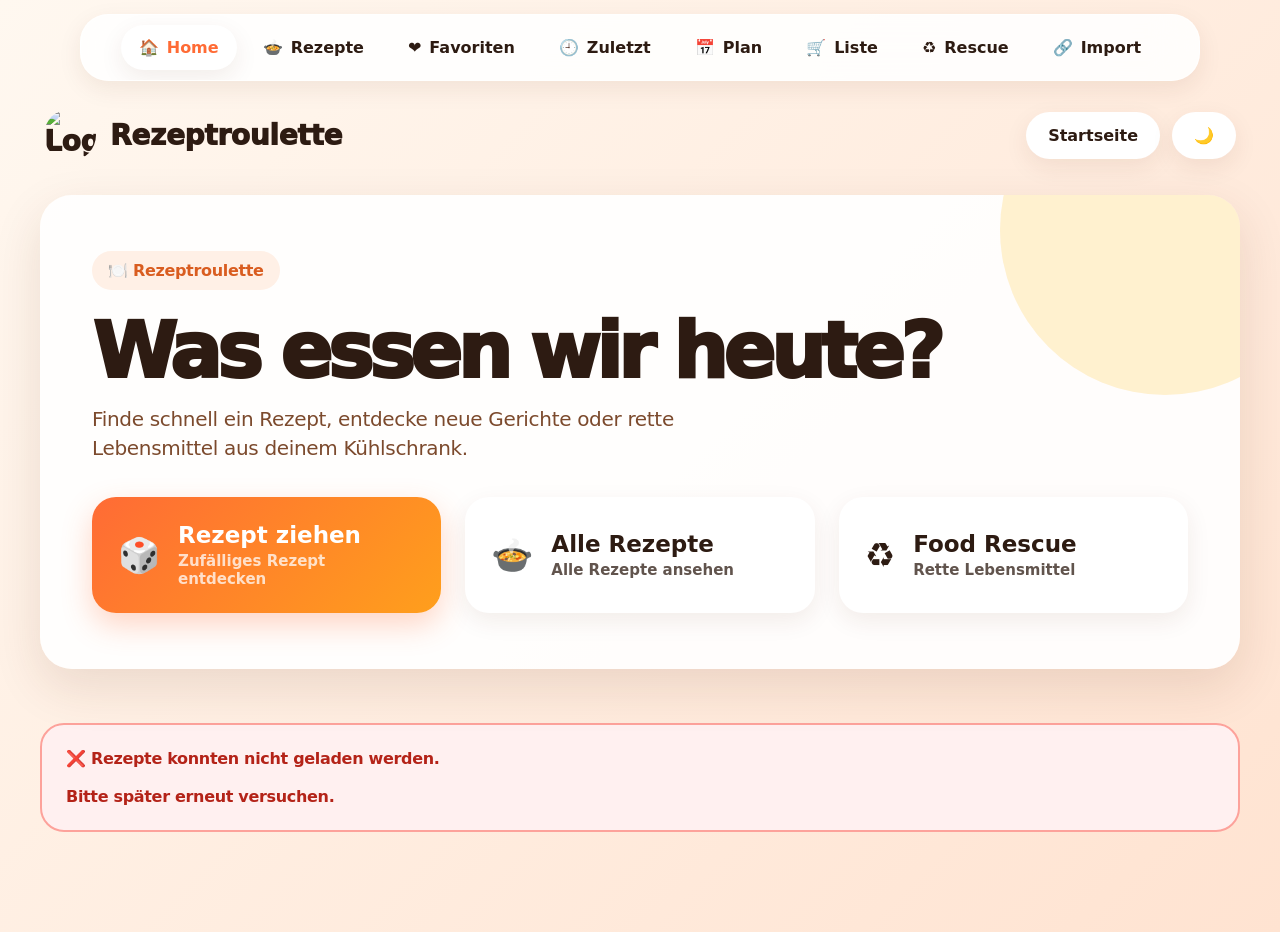
==== commit 8d92826e: "Fix plan modal visibility" ====
--- a/static/index.html
+++ b/static/index.html
@@ -526,6 +526,10 @@
   justify-content: center;
   align-items: center;
   z-index: 9999;
+}
+
+    .modal.hidden {
+  display: none;
 }
 
 .modal-box {
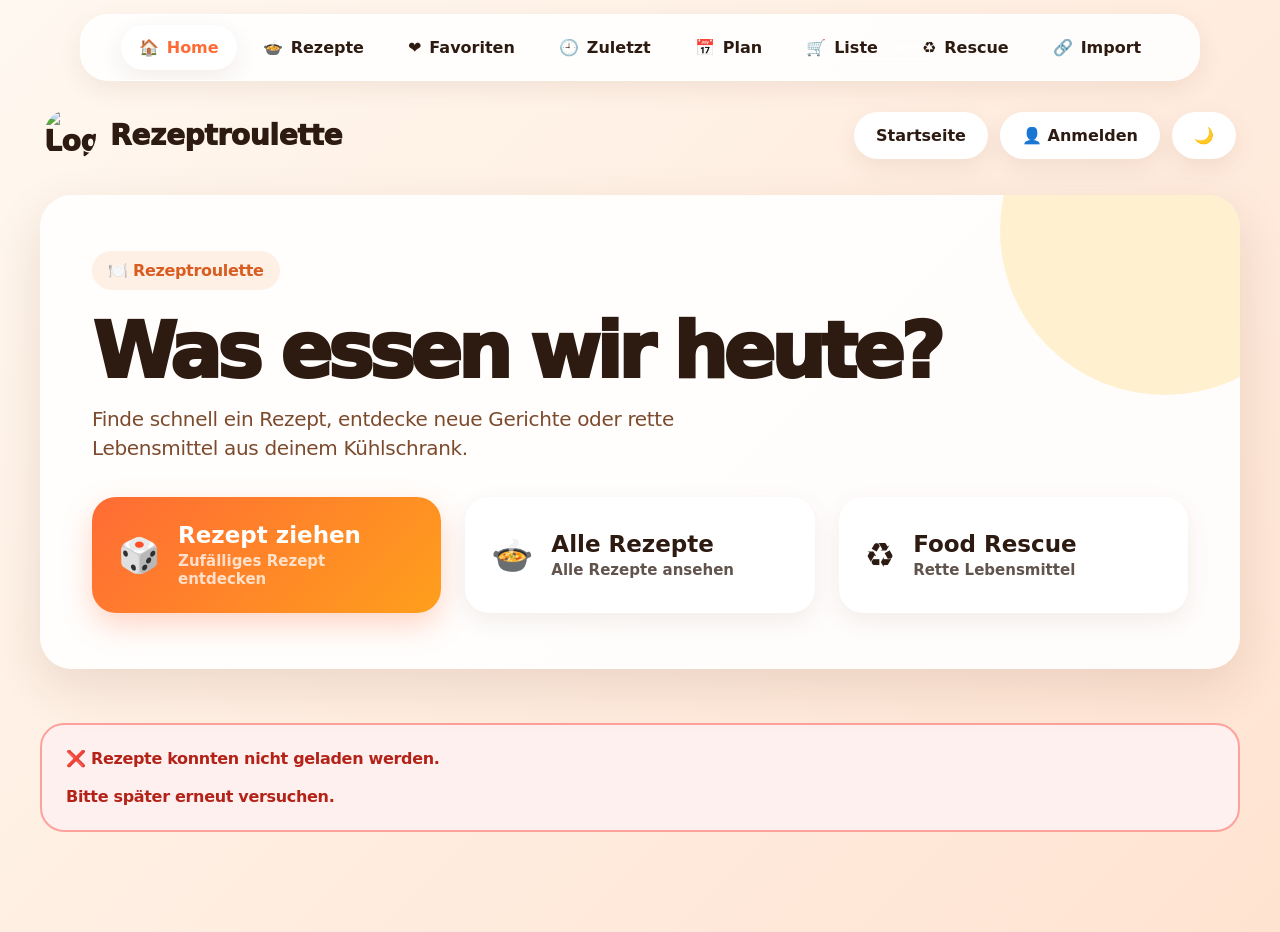
==== commit e288335c: "Add user account system" ====
--- a/static/index.html
+++ b/static/index.html
@@ -528,12 +528,11 @@
   z-index: 9999;
 }
 
-    .modal.hidden {
-  display: none;
-}
+.modal.hidden { display: none; }
 
 .modal-box {
-  background: white;
+  background: var(--white);
+  color: var(--text);
   padding: 24px;
   border-radius: 20px;
   width: 90%;
@@ -584,6 +583,7 @@
     </div>
     <div class="header-actions">
       <button class="secondary" onclick="showHome()">Startseite</button>
+      <button class="secondary" id="accountButton" onclick="openAccountModal()">👤 Anmelden</button>
       <button class="secondary" onclick="toggleDarkMode()">🌙</button>
     </div>
   </header>
@@ -628,6 +628,8 @@
     let ratings = JSON.parse(localStorage.getItem("ratings") || "{}");
     let recentRecipes = JSON.parse(localStorage.getItem("recentRecipes") || "[]");
     let pantry = JSON.parse(localStorage.getItem("pantry") || "[]");
+    let atHomeIngredients = JSON.parse(localStorage.getItem("atHomeIngredients") || "[]");
+    let currentUser = null;
     let cookSteps = [];
     let recipeScrollPosition = 0;
     let previousView = "recipes";
@@ -639,6 +641,193 @@
 function setWeekSlotFilter(slot){
   selectedWeekSlotFilter = slot;
   loadWeeklyPlan();
+}
+
+async function requestJson(url, options = {}){
+  const response = await fetch(url, {
+    ...options,
+    headers: {
+      ...(options.body ? {"Content-Type":"application/json"} : {}),
+      ...(options.headers || {})
+    }
+  });
+
+  let data = null;
+  try{ data = await response.json(); }catch(_){ }
+
+  if(!response.ok){
+    throw new Error(data?.detail || data?.error || `Fehler ${response.status}`);
+  }
+  return data;
+}
+
+function updateAccountButton(){
+  const button = document.getElementById("accountButton");
+  if(!button) return;
+  button.textContent = currentUser ? `👤 ${currentUser.email}` : "👤 Anmelden";
+}
+
+async function initializeAuth(){
+  try{
+    currentUser = await requestJson("/auth/me");
+    await loadUserState();
+  }catch(_){
+    currentUser = null;
+    favorites = JSON.parse(localStorage.getItem("favorites") || "[]").map(Number);
+    ratings = JSON.parse(localStorage.getItem("ratings") || "{}");
+    pantry = JSON.parse(localStorage.getItem("pantry") || "[]");
+    atHomeIngredients = JSON.parse(localStorage.getItem("atHomeIngredients") || "[]");
+  }
+  updateAccountButton();
+}
+
+async function loadUserState(){
+  if(!currentUser) return;
+  const state = await requestJson("/user-state");
+  favorites = (state.favorites || []).map(Number);
+  ratings = state.ratings || {};
+  pantry = state.pantry || [];
+  atHomeIngredients = state.at_home || [];
+}
+
+function openAccountModal(mode = "login"){
+  const modal = document.getElementById("accountModal");
+  const content = document.getElementById("accountModalContent");
+  if(!modal || !content) return;
+
+  if(currentUser){
+    content.innerHTML = `
+      <h2>👤 Mein Konto</h2>
+      <p class="muted">Angemeldet als</p>
+      <p><strong>${escapeHtml(currentUser.email)}</strong></p>
+      <div class="buttons" style="margin-top:18px;">
+        <button class="primary" onclick="showPasswordChange()">Passwort ändern</button>
+        <button class="secondary" onclick="logoutUser()">Abmelden</button>
+        <button class="secondary" onclick="deleteAccount()">Konto löschen</button>
+      </div>`;
+  }else if(mode === "register"){
+    content.innerHTML = `
+      <h2>✨ Konto erstellen</h2>
+      <p class="muted">Speichere Wochenplan, Favoriten und Vorrat geräteübergreifend.</p>
+      <input id="authEmail" type="email" autocomplete="email" placeholder="E-Mail" style="width:100%;margin:10px 0;">
+      <input id="authPassword" type="password" autocomplete="new-password" placeholder="Passwort (mind. 8 Zeichen)" style="width:100%;margin:10px 0;">
+      <button class="primary full-btn" onclick="registerUser()">Registrieren</button>
+      <button class="secondary full-btn" style="margin-top:10px;" onclick="openAccountModal('login')">Schon ein Konto? Anmelden</button>`;
+  }else{
+    content.innerHTML = `
+      <h2>👤 Anmelden</h2>
+      <p class="muted">Deine persönlichen Daten werden deinem Konto zugeordnet.</p>
+      <input id="authEmail" type="email" autocomplete="email" placeholder="E-Mail" style="width:100%;margin:10px 0;">
+      <input id="authPassword" type="password" autocomplete="current-password" placeholder="Passwort" style="width:100%;margin:10px 0;">
+      <button class="primary full-btn" onclick="loginUser()">Anmelden</button>
+      <button class="secondary full-btn" style="margin-top:10px;" onclick="openAccountModal('register')">Konto erstellen</button>`;
+  }
+
+  modal.classList.remove("hidden");
+}
+
+function closeAccountModal(){
+  document.getElementById("accountModal")?.classList.add("hidden");
+}
+
+async function syncGuestStateToAccount(){
+  if(!currentUser) return;
+  const guestFavorites = JSON.parse(localStorage.getItem("favorites") || "[]").map(Number);
+  const guestRatings = JSON.parse(localStorage.getItem("ratings") || "{}");
+  const guestPantry = JSON.parse(localStorage.getItem("pantry") || "[]");
+  const guestAtHome = JSON.parse(localStorage.getItem("atHomeIngredients") || "[]");
+
+  const existing = await requestJson("/user-state");
+  const existingFavs = new Set((existing.favorites || []).map(Number));
+  for(const id of guestFavorites){
+    if(!existingFavs.has(id)){
+      try{ await requestJson(`/favorites/${id}/toggle`, {method:"POST"}); }catch(_){ }
+    }
+  }
+  for(const [id, value] of Object.entries(guestRatings)){
+    if(Number(value) >= 1 && Number(value) <= 5){
+      try{ await requestJson(`/ratings/${Number(id)}`, {method:"PUT", body:JSON.stringify({rating:Number(value)})}); }catch(_){ }
+    }
+  }
+  if(guestPantry.length){
+    await requestJson("/pantry", {method:"PUT", body:JSON.stringify({items:guestPantry})});
+  }
+  if(guestAtHome.length){
+    await requestJson("/at-home", {method:"PUT", body:JSON.stringify({items:guestAtHome})});
+  }
+  await loadUserState();
+}
+
+async function registerUser(){
+  const email = document.getElementById("authEmail")?.value.trim() || "";
+  const password = document.getElementById("authPassword")?.value || "";
+  try{
+    currentUser = await requestJson("/auth/register", {method:"POST", body:JSON.stringify({email,password})});
+    await syncGuestStateToAccount();
+    updateAccountButton();
+    closeAccountModal();
+    showToast("Konto erstellt und angemeldet!");
+    renderHomeSections();
+  }catch(error){ showToast(error.message); }
+}
+
+async function loginUser(){
+  const email = document.getElementById("authEmail")?.value.trim() || "";
+  const password = document.getElementById("authPassword")?.value || "";
+  try{
+    currentUser = await requestJson("/auth/login", {method:"POST", body:JSON.stringify({email,password})});
+    await loadUserState();
+    updateAccountButton();
+    closeAccountModal();
+    showToast("Angemeldet!");
+    renderHomeSections();
+  }catch(error){ showToast(error.message); }
+}
+
+async function logoutUser(){
+  try{ await requestJson("/auth/logout", {method:"POST"}); }catch(_){ }
+  currentUser = null;
+  favorites = JSON.parse(localStorage.getItem("favorites") || "[]").map(Number);
+  ratings = JSON.parse(localStorage.getItem("ratings") || "{}");
+  pantry = JSON.parse(localStorage.getItem("pantry") || "[]");
+  atHomeIngredients = JSON.parse(localStorage.getItem("atHomeIngredients") || "[]");
+  updateAccountButton();
+  closeAccountModal();
+  showToast("Abgemeldet");
+  showHome();
+}
+
+function showPasswordChange(){
+  const content = document.getElementById("accountModalContent");
+  if(!content) return;
+  content.innerHTML = `
+    <h2>🔐 Passwort ändern</h2>
+    <input id="currentPassword" type="password" autocomplete="current-password" placeholder="Aktuelles Passwort" style="width:100%;margin:10px 0;">
+    <input id="newPassword" type="password" autocomplete="new-password" placeholder="Neues Passwort (mind. 8 Zeichen)" style="width:100%;margin:10px 0;">
+    <button class="primary full-btn" onclick="changePassword()">Passwort speichern</button>
+    <button class="secondary full-btn" style="margin-top:10px;" onclick="openAccountModal()">Zurück</button>`;
+}
+
+async function changePassword(){
+  const current_password = document.getElementById("currentPassword")?.value || "";
+  const new_password = document.getElementById("newPassword")?.value || "";
+  try{
+    await requestJson("/auth/password", {method:"POST", body:JSON.stringify({current_password,new_password})});
+    closeAccountModal();
+    showToast("Passwort geändert");
+  }catch(error){ showToast(error.message); }
+}
+
+async function deleteAccount(){
+  if(!confirm("Konto wirklich löschen? Wochenplan, Favoriten, Bewertungen und Vorrat werden dauerhaft gelöscht.")) return;
+  try{
+    await requestJson("/auth/account", {method:"DELETE"});
+    currentUser = null;
+    updateAccountButton();
+    closeAccountModal();
+    showToast("Konto gelöscht");
+    showHome();
+  }catch(error){ showToast(error.message); }
 }
 
     const ingredientAlternatives = {
@@ -1376,6 +1565,24 @@
   }, 120);
 }
 
+  function recipeMatchesSlot(recipe, slot){
+    const text = [
+      recipe.name || "",
+      recipe.kueche || "",
+      recipe.kategorie || "",
+      ...(recipe.tags || []),
+      ...(recipe.zutaten || [])
+    ].join(" ").toLowerCase();
+
+    const breakfast = text.includes("frühstück") || text.includes("pancake") || text.includes("waffel") || text.includes("bowl") || text.includes("bagel") || text.includes("brötchen") || text.includes("brot") || text.includes("oats");
+    const dessert = text.includes("dessert") || text.includes("kuchen") || text.includes("süß") || text.includes("pudding");
+
+    if(Number(slot.id) === 1) return breakfast;
+    if(Number(slot.id) === 2) return !breakfast && !dessert;
+    if(Number(slot.id) === 3) return !breakfast && !dessert;
+    return true;
+  }
+
   async function loadWeeklyPlan(){
     setActiveNav("plan");
     hideHome();
@@ -1612,7 +1819,7 @@
 
     const data = await response.json();
     const categories = data.categories || {};
-    const atHome = JSON.parse(localStorage.getItem("atHomeIngredients") || "[]")
+    const atHome = (atHomeIngredients || [])
       .map(x => String(x).trim())
       .filter(Boolean);
 
@@ -1671,7 +1878,19 @@
   }
 }
 
-function saveAtHomeIngredients(){const value=document.getElementById("atHomeInput")?.value||"";const items=value.split(/\n|,|;/).map(x=>x.trim()).filter(Boolean);localStorage.setItem("atHomeIngredients",JSON.stringify(items));showToast("Vorhandene Zutaten gespeichert!");loadShoppingList()}
+async function saveAtHomeIngredients(){
+  const value = document.getElementById("atHomeInput")?.value || "";
+  const items = value.split(/\n|,|;/).map(x => x.trim()).filter(Boolean);
+  atHomeIngredients = items;
+  if(currentUser){
+    try{ await requestJson("/at-home", {method:"PUT", body:JSON.stringify({items})}); }
+    catch(error){ return showToast(error.message); }
+  }else{
+    localStorage.setItem("atHomeIngredients", JSON.stringify(items));
+  }
+  showToast("Vorhandene Zutaten gespeichert!");
+  loadShoppingList();
+}
 
 
 function copyShoppingList(){
@@ -1691,7 +1910,16 @@
 
 
     function loadFoodRescue(){setActiveNav("rescue");hideHome();document.getElementById("content").innerHTML=`<button class="secondary" onclick="showHome()">← Zurück</button><div class="panel" style="display:grid;gap:16px;margin-top:20px;"><div><span class="hero-badge">♻️ Food Rescue</span><h1>Was hast du noch zuhause?</h1><p class="muted">Gib Lebensmittel ein, die du verwerten möchtest. Die App sucht passende Rezepte.</p></div><textarea id="rescueInput" placeholder="Zum Beispiel:&#10;Sahne&#10;Paprika&#10;Reis&#10;Eier&#10;Käse">${escapeHtml(pantry.join("\n"))}</textarea><div class="buttons"><button class="primary" onclick="findRescueRecipes()">Lebensmittel retten</button><button class="secondary" onclick="savePantry()">Vorrat speichern</button></div></div><div id="rescueResults" style="margin-top:28px;"></div>`}
-    function savePantry(){pantry=document.getElementById("rescueInput").value.split(/\n|,|;/).map(x=>x.trim()).filter(Boolean);localStorage.setItem("pantry",JSON.stringify(pantry));showToast("Vorrat gespeichert!")}
+    async function savePantry(){
+      pantry = document.getElementById("rescueInput").value.split(/\n|,|;/).map(x=>x.trim()).filter(Boolean);
+      if(currentUser){
+        try{ await requestJson("/pantry", {method:"PUT", body:JSON.stringify({items:pantry})}); }
+        catch(error){ return showToast(error.message); }
+      }else{
+        localStorage.setItem("pantry", JSON.stringify(pantry));
+      }
+      showToast("Vorrat gespeichert!");
+    }
 
     async function findRescueRecipes(){
   const input = document.getElementById("rescueInput").value;
@@ -1910,7 +2138,22 @@
 }
   
 
-    function toggleFavorite(id){id=Number(id);if(favorites.includes(id)){favorites=favorites.filter(f=>Number(f)!==id);showToast("Aus Favoriten entfernt")}else{favorites.push(id);showToast("Zu Favoriten hinzugefügt")}localStorage.setItem("favorites",JSON.stringify(favorites));if(document.getElementById("recipeGrid"))renderRecipes();if(!document.getElementById("home").classList.contains("hidden"))renderHomeSections()}
+    async function toggleFavorite(id){
+      id = Number(id);
+      if(currentUser){
+        try{
+          const data = await requestJson(`/favorites/${id}/toggle`, {method:"POST"});
+          favorites = (data.ids || []).map(Number);
+          showToast(data.favorite ? "Zu Favoriten hinzugefügt" : "Aus Favoriten entfernt");
+        }catch(error){ return showToast(error.message); }
+      }else{
+        if(favorites.includes(id)){favorites=favorites.filter(f=>Number(f)!==id);showToast("Aus Favoriten entfernt")}
+        else{favorites.push(id);showToast("Zu Favoriten hinzugefügt")}
+        localStorage.setItem("favorites",JSON.stringify(favorites));
+      }
+      if(document.getElementById("recipeGrid")) renderRecipes();
+      if(!document.getElementById("home").classList.contains("hidden")) renderHomeSections();
+    }
     function isFavorite(id){return favorites.includes(Number(id))}
 
     async function loadFavorites(){setActiveNav("favorites");hideHome();await ensureRecipesLoaded();const fav=allRecipes.filter(r=>isFavorite(r.id));document.getElementById("content").innerHTML=`<button class="secondary" onclick="showHome()">← Zurück</button><h2>❤️ Deine Favoriten</h2>${fav.length?`<div class="grid" id="recipeGrid">${fav.map(recipeCard).join("")}</div>`:`<div class="empty-state"><h2>❤️ Noch keine Favoriten</h2><p>Speichere dein erstes Lieblingsrezept.</p><button class="primary" onclick="loadRecipes()">Rezepte entdecken</button></div>`}`}
@@ -1919,7 +2162,17 @@
     function loadRecentRecipes(){setActiveNav("recent");hideHome();document.getElementById("content").innerHTML=`<button class="secondary" onclick="showHome()">← Zurück</button><h2>🕘 Zuletzt angesehen</h2>${recentRecipes.length?`<div class="grid">${recentRecipes.map(recipeCard).join("")}</div>`:`<div class="empty-state"><h2>🕘 Noch keine zuletzt angesehenen Rezepte</h2><p>Öffne ein Rezept, dann erscheint es hier.</p><button class="primary" onclick="loadRecipes()">Rezepte entdecken</button></div>`}`}
 
     function ratingStars(id){const current=ratings[id]||0;return `<div class="rating">${[1,2,3,4,5].map(s=>`<button onclick="setRating(${id},${s})">${s<=current?"⭐":"☆"}</button>`).join("")}</div>`}
-    function setRating(id,value){ratings[id]=value;localStorage.setItem("ratings",JSON.stringify(ratings));showToast("Bewertung gespeichert!");showRecipe(id)}
+    async function setRating(id,value){
+      ratings[id] = value;
+      if(currentUser){
+        try{ await requestJson(`/ratings/${Number(id)}`, {method:"PUT", body:JSON.stringify({rating:Number(value)})}); }
+        catch(error){ return showToast(error.message); }
+      }else{
+        localStorage.setItem("ratings", JSON.stringify(ratings));
+      }
+      showToast("Bewertung gespeichert!");
+      showRecipe(id);
+    }
 
     async function shareRecipe(id){
   await ensureRecipesLoaded();
@@ -1981,6 +2234,12 @@
     if(localStorage.getItem("darkMode")==="true")document.body.classList.add("dark");
 
     async function initializeApp(){
+      try{
+        await initializeAuth();
+      }catch(error){
+        console.error("Auth-Start fehlgeschlagen:", error);
+      }
+
       showHome();
 
       try{
@@ -2025,5 +2284,14 @@
     </div>
   </div>
 </div>
+
+<div id="accountModal" class="modal hidden" onclick="if(event.target===this) closeAccountModal()">
+  <div class="modal-box">
+    <div style="display:flex;justify-content:flex-end;margin-bottom:8px;">
+      <button class="secondary" onclick="closeAccountModal()">✕</button>
+    </div>
+    <div id="accountModalContent"></div>
+  </div>
+</div>
 </body>
-</html>
+</html>
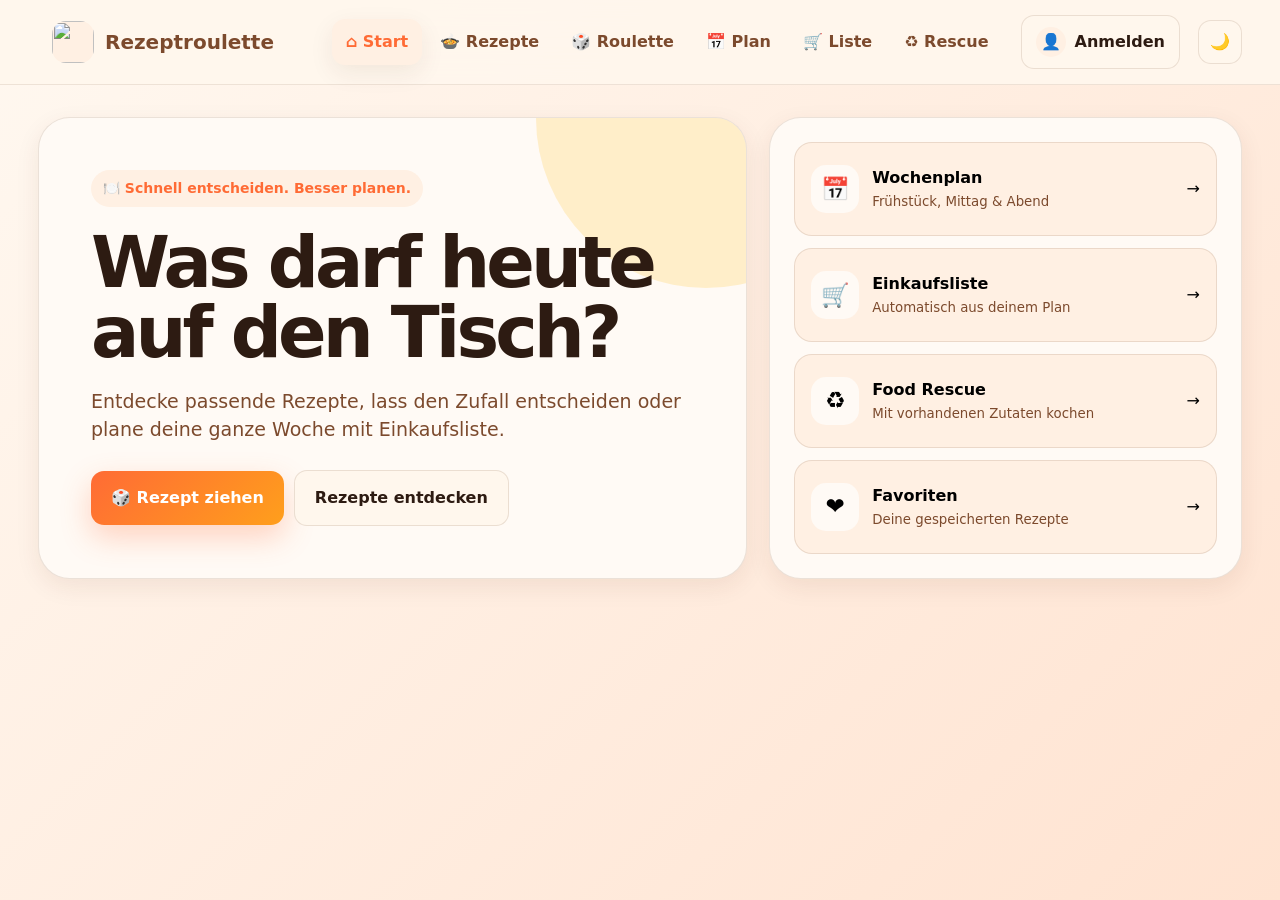
==== commit a60ab83a: "Professional user system and UI update" ====
--- a/static/index.html
+++ b/static/index.html
@@ -1,2297 +1,611 @@
-<!DOCTYPE html>
+<!doctype html>
 <html lang="de">
 <head>
-  <meta charset="UTF-8">
-  <meta name="viewport" content="width=device-width, initial-scale=1.0">
-  <title>Rezeptroulette</title>
+  <meta charset="utf-8">
+  <meta name="viewport" content="width=device-width,initial-scale=1,viewport-fit=cover">
+  <meta name="theme-color" content="#ff6b35">
+  <meta name="description" content="Rezeptroulette hilft dir, Rezepte zu entdecken, Wochen zu planen und Lebensmittel sinnvoll zu verwerten.">
+  <meta name="robots" content="index,follow">
+  <title>Rezeptroulette – Was essen wir heute?</title>
   <link rel="manifest" href="/static/manifest.json">
-  <meta name="theme-color" content="#ff6b35">
-
   <style>
     *{box-sizing:border-box}
-
     :root{
-      --bg:#fff3e7;
-      --text:#2d1b12;
-      --muted:#7c4a2d;
-      --white:#fff;
-      --cream:#fff7ed;
-      --orange:#ff6b35;
-      --amber:#ff9f1c;
-      --green:#22a05a;
-      --shadow:0 18px 50px rgba(90,40,15,.12);
-      --soft:0 8px 24px rgba(90,40,15,.08);
-      --line:rgba(90,40,15,.12);
+      --bg:#fff3e7;--surface:#fffaf5;--surface-2:#fff0e3;--text:#2d1b12;--muted:#7c4a2d;
+      --line:rgba(90,40,15,.12);--brand:#ff6b35;--brand-2:#ff9f1c;--green:#22a05a;--red:#dc2626;
+      --shadow:0 18px 50px rgba(90,40,15,.12);--soft:0 8px 24px rgba(90,40,15,.08);
+      --radius:22px;--radius-sm:14px;--max:1240px
     }
-
-    html{scroll-behavior:smooth}
-
+    body.dark{
+      --bg:#120b08;--surface:#24140d;--surface-2:#3a2115;--text:#fff7ed;--muted:#d8b49c;
+      --line:rgba(255,255,255,.10);--shadow:0 18px 50px rgba(0,0,0,.34);--soft:0 8px 24px rgba(0,0,0,.25)
+    }
+
+    body.dark .topbar{background:rgba(45,27,18,.88);border-bottom-color:rgba(255,255,255,.08)}
+    body.dark .nav-btn:hover,body.dark .nav-btn.active{background:#3a2115;color:#ff9f1c}
+    body.dark .secondary-btn,body.dark .icon-btn{background:#3a2115;color:#fff7ed;border-color:rgba(255,255,255,.10)}
+    body.dark input,body.dark select,body.dark textarea{background:#1a0f0a;color:#fff7ed}
+
+    html{scroll-behavior:smooth;background:var(--bg)}
     body{
       margin:0;
-      font-family:system-ui,-apple-system,BlinkMacSystemFont,"Segoe UI",sans-serif;
+      font-family:Inter,ui-sans-serif,system-ui,-apple-system,"Segoe UI",sans-serif;
       background:linear-gradient(135deg,#fff8f0,#ffe3d1);
       color:var(--text);
-      min-height:100vh;
-      letter-spacing:-.02em;
+      line-height:1.5
     }
-
+    body.dark{background:linear-gradient(135deg,#120b08,#2d1b12)}
     button,input,select,textarea{font:inherit}
-
-    button{
-      border:none;
-      cursor:pointer;
-      border-radius:999px;
-      padding:14px 22px;
-      font-weight:850;
-      transition:.2s ease;
+    button{border:0;cursor:pointer}
+    img{max-width:100%;display:block}
+    a{color:inherit}
+    .hidden{display:none!important}
+    .app-shell{min-height:100vh}
+    .topbar{position:sticky;top:0;z-index:1000;background:rgba(255,247,237,.92);backdrop-filter:blur(22px);border-bottom:1px solid rgba(90,40,15,.10)}
+    .topbar-inner{max-width:var(--max);margin:auto;min-height:72px;padding:10px 18px;display:flex;align-items:center;gap:18px}
+    .brand{display:flex;align-items:center;gap:11px;font-weight:900;white-space:nowrap}
+    .brand img{width:42px;height:42px;border-radius:14px;object-fit:cover;background:var(--surface-2)}
+    .brand span{font-size:20px}
+    .nav{display:flex;align-items:center;gap:4px;margin-left:auto}
+    .nav-btn,.icon-btn,.ghost-btn,.secondary-btn,.primary-btn,.danger-btn{
+      border-radius:13px;padding:11px 14px;font-weight:760;transition:.18s ease
     }
-
-    button:hover{transform:translateY(-2px)}
-    button:active{transform:scale(.97)}
-
-    input,select,textarea{
-      padding:14px 16px;
-      border:none;
-      border-radius:16px;
-      background:var(--white);
-      box-shadow:var(--soft);
-      color:var(--text);
+    .nav-btn{background:transparent;color:var(--muted)}
+    .nav-btn:hover,.nav-btn.active{background:var(--surface);color:var(--brand);box-shadow:var(--soft)}
+    .primary-btn{background:linear-gradient(135deg,var(--brand),var(--brand-2));color:#fff;box-shadow:0 12px 30px rgba(255,107,53,.28)}
+    .secondary-btn{background:var(--surface);color:var(--text);border:1px solid var(--line)}
+    .ghost-btn{background:transparent;color:var(--muted)}
+    .danger-btn{background:#fff1f2;color:#be123c;border:1px solid #fecdd3}
+    body.dark .danger-btn{background:#3f1621;color:#fecdd3;border-color:#6b2337}
+    .icon-btn{width:44px;height:44px;padding:0;display:grid;place-items:center;background:var(--surface);border:1px solid var(--line)}
+    .account-btn{display:flex;align-items:center;gap:9px;max-width:220px}
+    .avatar-mini{width:30px;height:30px;border-radius:50%;object-fit:cover;background:var(--surface-2);display:grid;place-items:center;flex:none}
+    main{max-width:var(--max);margin:auto;padding:32px 18px 120px}
+    .hero{display:grid;grid-template-columns:1.2fr .8fr;gap:22px;align-items:stretch;margin-bottom:34px}
+    .hero-main,.hero-side,.panel,.card,.modal-card,.day-card,.stat-card{background:var(--surface);border:1px solid var(--line);box-shadow:var(--soft)}
+    .hero-main{padding:52px;border-radius:32px;position:relative;overflow:hidden}
+    .hero-main:after{content:"";position:absolute;width:340px;height:340px;border-radius:50%;right:-130px;top:-170px;background:rgba(255,183,3,.18);opacity:1}
+    body.dark .hero-main:after{background:linear-gradient(135deg,#7c2d12,#431407);opacity:.35}
+    .hero-main>*{position:relative;z-index:2}
+    .eyebrow{display:inline-flex;align-items:center;gap:7px;background:var(--surface-2);color:var(--brand);font-weight:800;padding:8px 12px;border-radius:999px;font-size:14px}
+    h1{font-size:clamp(42px,5.6vw,72px);line-height:.98;letter-spacing:-.055em;margin:20px 0 18px}
+    h2{font-size:clamp(28px,3vw,38px);line-height:1.05;letter-spacing:-.035em;margin:0}
+    h3{margin:0;line-height:1.2}
+    .lead{font-size:19px;color:var(--muted);max-width:680px}
+    .hero-actions,.toolbar,.button-row{display:flex;gap:10px;flex-wrap:wrap;align-items:center}
+    .hero-actions{margin-top:26px}
+    .hero-actions button{padding:15px 20px}
+    .hero-side{border-radius:32px;padding:24px;display:grid;gap:12px}
+    .quick-tile{display:grid;grid-template-columns:48px 1fr auto;align-items:center;gap:13px;padding:16px;border-radius:18px;background:var(--surface-2);border:1px solid var(--line);cursor:pointer;text-align:left}
+    .quick-tile .qicon{width:48px;height:48px;display:grid;place-items:center;border-radius:15px;background:var(--surface);font-size:23px}
+    .quick-tile small{display:block;color:var(--muted);margin-top:2px}
+    .section{margin-top:38px}
+    .section-head{display:flex;align-items:end;justify-content:space-between;gap:18px;margin-bottom:18px}
+    .section-head p{margin:7px 0 0;color:var(--muted)}
+    .recipe-grid{display:grid;grid-template-columns:repeat(3,minmax(0,1fr));gap:18px}
+    .card{border-radius:var(--radius);overflow:hidden;position:relative;transition:.18s ease}
+    .card:hover{transform:translateY(-3px);box-shadow:var(--shadow)}
+    .card-media{aspect-ratio:4/3;background:var(--surface-2);overflow:hidden;cursor:pointer}
+    .card-media img{width:100%;height:100%;object-fit:cover}
+    .card-body{padding:18px}
+    .card-title{font-size:21px;font-weight:900;letter-spacing:-.025em;cursor:pointer}
+    .card-desc{color:var(--muted);font-size:14px;margin:8px 0 12px;display:-webkit-box;-webkit-line-clamp:2;-webkit-box-orient:vertical;overflow:hidden;min-height:42px}
+    .meta{display:flex;gap:8px;flex-wrap:wrap;color:var(--muted);font-size:13px}
+    .pill{display:inline-flex;align-items:center;gap:5px;padding:6px 9px;border-radius:999px;background:var(--bg);border:1px solid var(--line)}
+    .favorite-float{position:absolute;right:12px;top:12px;width:42px;height:42px;border-radius:50%;background:color-mix(in srgb,var(--surface) 92%,transparent);box-shadow:var(--soft);font-size:19px}
+    .card-actions{display:flex;gap:8px;margin-top:15px}
+    .card-actions button{flex:1;padding:10px 12px}
+    .filter-panel{background:var(--surface);border:1px solid var(--line);border-radius:22px;padding:16px;margin:18px 0;display:grid;gap:14px}
+    .search-row{display:grid;grid-template-columns:2fr repeat(3,minmax(150px,.65fr));gap:10px}
+    input,select,textarea{width:100%;border:1px solid var(--line);background:var(--surface);color:var(--text);border-radius:13px;padding:12px 13px;outline:none}
+    input:focus,select:focus,textarea:focus{border-color:var(--brand);box-shadow:0 0 0 3px rgba(255,107,53,.14)}
+    textarea{resize:vertical;min-height:120px}
+    label.field{display:grid;gap:6px;font-size:14px;font-weight:720}
+    label.field span{color:var(--muted)}
+    .chips{display:flex;gap:8px;flex-wrap:wrap}
+    .chip-btn{padding:9px 12px;border-radius:999px;background:var(--bg);border:1px solid var(--line);color:var(--text);font-weight:700}
+    .chip-btn.active{background:var(--brand);color:#fff;border-color:var(--brand)}
+    .empty{padding:38px;text-align:center;border:1px dashed var(--line);border-radius:22px;color:var(--muted);background:var(--surface)}
+    .detail-shell{display:grid;grid-template-columns:minmax(0,1fr) 430px;gap:22px}
+    .detail-media{border-radius:28px;overflow:hidden;background:var(--surface-2);min-height:420px}
+    .detail-media img{width:100%;height:100%;object-fit:cover}
+    .detail-summary{background:var(--surface);border:1px solid var(--line);border-radius:28px;padding:28px}
+    .detail-summary h1{font-size:44px;margin:10px 0 14px}
+    .detail-desc{color:var(--muted)}
+    .detail-columns{display:grid;grid-template-columns:.8fr 1.2fr;gap:18px;margin-top:22px}
+    .panel{border-radius:22px;padding:22px}
+    .ingredient-list,.step-list,.shopping-list{display:grid;gap:9px;margin-top:14px}
+    .ingredient,.step,.shopping-item{padding:12px 13px;border-radius:13px;background:var(--bg);border:1px solid var(--line)}
+    .step{display:grid;grid-template-columns:34px 1fr;gap:10px;align-items:start}
+    .step-number{width:30px;height:30px;border-radius:50%;background:var(--brand);color:#fff;display:grid;place-items:center;font-weight:850}
+    .rating{display:flex;gap:4px}
+    .star{background:transparent;padding:3px;font-size:24px}
+    .week-grid{display:grid;grid-template-columns:repeat(7,minmax(180px,1fr));gap:12px;overflow-x:auto;padding-bottom:8px}
+    .day-card{border-radius:18px;padding:14px;min-width:180px}
+    .day-card h3{margin-bottom:10px}
+    .slot{background:var(--bg);border:1px solid var(--line);border-radius:14px;padding:10px;margin-top:9px}
+    .slot-label{font-size:12px;color:var(--muted);font-weight:800;text-transform:uppercase;letter-spacing:.04em}
+    .slot-recipe{font-weight:780;margin:5px 0 8px}
+    .slot img{width:100%;aspect-ratio:16/10;object-fit:cover;border-radius:10px;margin-top:8px}
+    .slot select{padding:9px;font-size:13px}
+    .shopping-columns{display:grid;grid-template-columns:320px 1fr;gap:18px}
+    .shopping-item{display:flex;align-items:center;gap:10px}
+    .shopping-item.done{opacity:.52;text-decoration:line-through}
+    .shopping-item input{width:auto}
+    .roulette-layout{display:grid;grid-template-columns:300px 1fr;gap:18px}
+    .roulette-result{min-height:460px;display:grid;grid-template-columns:1fr 1fr;overflow:hidden;border-radius:28px;background:var(--surface);border:1px solid var(--line)}
+    .roulette-result .image{min-height:460px;background:var(--surface-2)}
+    .roulette-result img{width:100%;height:100%;object-fit:cover}
+    .roulette-copy{padding:34px;display:flex;flex-direction:column;justify-content:center}
+    .roulette-copy h2{font-size:42px;margin:10px 0}
+    .big-draw{width:100%;padding:17px;font-size:17px}
+    .stats{display:grid;grid-template-columns:repeat(4,1fr);gap:10px;margin-top:18px}
+    .stat-card{border-radius:16px;padding:14px}
+    .stat-card strong{font-size:24px;display:block}
+    .stat-card span{color:var(--muted);font-size:13px}
+    .modal{position:fixed;inset:0;background:rgba(45,27,18,.45);display:grid;place-items:center;z-index:3000;padding:18px}
+    .modal-card{width:min(620px,100%);max-height:92vh;overflow:auto;border-radius:26px;padding:24px}
+    .modal-head{display:flex;justify-content:space-between;align-items:center;gap:14px;margin-bottom:18px}
+    .form-stack{display:grid;gap:12px}
+    .form-grid{display:grid;grid-template-columns:1fr 1fr;gap:12px}
+    .avatar-editor{display:flex;align-items:center;gap:16px;padding:14px;background:var(--bg);border-radius:16px}
+    .avatar-large{width:82px;height:82px;border-radius:50%;object-fit:cover;background:var(--surface-2);display:grid;place-items:center;font-size:30px;flex:none}
+    .profile-card{display:grid;grid-template-columns:auto 1fr;gap:18px;align-items:center}
+    .profile-card .avatar-large{width:96px;height:96px}
+    .toast{position:fixed;right:18px;bottom:24px;z-index:5000;background:#2d1b12;color:white;border-radius:14px;padding:12px 16px;box-shadow:var(--shadow);opacity:0;transform:translateY(10px);pointer-events:none;transition:.2s}
+    .toast.show{opacity:1;transform:none}
+    .skeleton{background:linear-gradient(90deg,var(--surface-2),var(--surface),var(--surface-2));background-size:200% 100%;animation:shimmer 1.2s linear infinite;border-radius:18px;min-height:280px}
+    @keyframes shimmer{to{background-position:-200% 0}}
+    .drawer{position:fixed;inset:0;background:rgba(45,27,18,.45);z-index:2900;display:flex;align-items:flex-end}
+    .drawer-body{width:100%;background:var(--surface);border-radius:28px 28px 0 0;padding:24px;max-height:90vh;overflow:auto}
+    .cook-step{font-size:clamp(22px,3vw,34px);line-height:1.45;max-width:900px;margin:28px auto;padding:26px;background:var(--bg);border-radius:22px}
+    .bottom-nav{display:none}
+    .hint{font-size:13px;color:var(--muted)}
+    .source-link{word-break:break-all;color:var(--brand);font-weight:700}
+    .danger-zone{margin-top:22px;padding-top:18px;border-top:1px solid var(--line)}
+    @media(max-width:1050px){
+      .nav-btn span{display:none}.recipe-grid{grid-template-columns:repeat(2,1fr)}
+      .hero{grid-template-columns:1fr}.detail-shell{grid-template-columns:1fr}.detail-media{min-height:320px}
+      .shopping-columns{grid-template-columns:1fr}.roulette-layout{grid-template-columns:1fr}
     }
-
-    textarea{width:100%;min-height:150px;resize:vertical}
-    select{width:100%;margin-top:14px;background:var(--cream)}
-
-
-    .primary{
-      color:white;
-      background:linear-gradient(135deg,var(--orange),var(--amber));
-      box-shadow:0 12px 30px rgba(255,107,53,.28);
+    @media(max-width:720px){
+      .topbar-inner{padding:9px 12px}.brand span,.nav{display:none}.account-btn .account-label{display:none}
+      main{padding:20px 12px 100px}.hero-main{padding:30px 22px;border-radius:24px}.hero-side{border-radius:24px}
+      .recipe-grid{grid-template-columns:1fr}.search-row{grid-template-columns:1fr 1fr}.search-row input{grid-column:1/-1}
+      .detail-columns,.roulette-result,.form-grid{grid-template-columns:1fr}.roulette-result .image{min-height:260px}
+      .detail-summary h1{font-size:36px}.week-grid{grid-template-columns:repeat(7,82vw)}
+      .stats{grid-template-columns:1fr 1fr}
+      .bottom-nav{display:flex;position:fixed;left:8px;right:8px;bottom:8px;z-index:1500;background:color-mix(in srgb,var(--surface) 95%,transparent);border:1px solid var(--line);border-radius:20px;padding:6px;box-shadow:var(--shadow);justify-content:space-around}
+      .bottom-nav button{background:transparent;color:var(--muted);display:grid;gap:2px;place-items:center;font-size:19px;padding:7px 10px;border-radius:14px}
+      .bottom-nav small{font-size:10px}.bottom-nav button.active{background:var(--surface-2);color:var(--brand)}
     }
-
-    .secondary{
-      background:var(--white);
-      color:var(--text);
-      box-shadow:var(--soft);
-    }
-
-    .muted,.meta,.week-empty{color:var(--muted)}
-
-    .top-nav{
-      position:sticky;
-      top:14px;
-      z-index:1000;
-      width:min(1120px,calc(100% - 28px));
-      margin:14px auto 0;
-      padding:10px;
-      display:flex;
-      gap:8px;
-      justify-content:center;
-      align-items:center;
-      overflow-x:auto;
-      background:rgba(255,255,255,.88);
-      backdrop-filter:blur(22px);
-      border:1px solid rgba(255,255,255,.6);
-      border-radius:28px;
-      box-shadow:var(--soft);
-    }
-
-    .top-nav button{
-      background:transparent;
-      color:var(--text);
-      display:flex;
-      align-items:center;
-      gap:8px;
-      padding:13px 18px;
-      box-shadow:none;
-      white-space:nowrap;
-    }
-
-    .top-nav button.active{
-      background:var(--white);
-      box-shadow:var(--soft);
-      color:var(--orange);
-    }
-
-    header{
-      width:min(1200px,calc(100% - 32px));
-      margin:28px auto 0;
-      display:flex;
-      justify-content:space-between;
-      align-items:center;
-      gap:18px;
-      padding:0 4px;
-    }
-
-    .brand{
-      display:flex;
-      align-items:center;
-      gap:14px;
-      font-size:28px;
-      font-weight:950;
-    }
-
-    .logo{
-      width:52px;
-      height:52px;
-      object-fit:cover;
-      border-radius:50%;
-    }
-
-    .header-actions{display:flex;gap:12px}
-
-    main{
-      width:min(1200px,calc(100% - 32px));
-      margin:34px auto 0;
-      padding-bottom:100px;
-    }
-
-    h1{
-      font-size:clamp(46px,6vw,78px);
-      line-height:.98;
-      letter-spacing:-.06em;
-      margin:24px 0 16px;
-      font-weight:950;
-    }
-
-    h2{margin:0;font-size:34px;letter-spacing:-.04em}
-
-    .hero{
-      position:relative;
-      overflow:hidden;
-      background:rgba(255,255,255,.92);
-      border-radius:32px;
-      padding:56px 52px;
-      box-shadow:var(--shadow);
-      margin-bottom:54px;
-    }
-
-    .hero::before{
-      content:"";
-      position:absolute;
-      width:330px;
-      height:330px;
-      right:-90px;
-      top:-130px;
-      border-radius:50%;
-      background:rgba(255,183,3,.18);
-    }
-
-    .hero > *{position:relative;z-index:1}
-
-    .hero-badge,.badge{
-      display:inline-flex;
-      align-items:center;
-      gap:8px;
-      background:#fff0e6;
-      color:#d95d20;
-      padding:10px 16px;
-      border-radius:999px;
-      font-weight:900;
-    }
-
-    .hero .muted{max-width:650px;font-size:20px;line-height:1.45;margin:0}
-
-    .hero-action-grid{
-      margin-top:34px;
-      display:grid;
-      grid-template-columns:repeat(3,1fr);
-      gap:24px;
-    }
-
-    .hero-action{
-      height:116px;
-      border-radius:24px;
-      display:flex;
-      align-items:center;
-      justify-content:flex-start;
-      gap:18px;
-      padding:26px;
-      font-size:34px;
-      text-align:left;
-    }
-
-    .hero-action span{display:flex;flex-direction:column;gap:4px}
-    .hero-action strong{font-size:23px}
-    .hero-action small{font-size:15px;font-weight:650;opacity:.75}
-
-    .section-head{display:flex;justify-content:space-between;align-items:center;gap:18px;margin-bottom:28px}
-    .section-head .muted{margin:8px 0 0;font-size:17px}
-
-    .clean-recipe-grid{display:grid;grid-template-columns:repeat(3,1fr);gap:28px}
-
-    .card{
-      background:var(--white);
-      border-radius:26px;
-      overflow:hidden;
-      box-shadow:var(--shadow);
-      cursor:pointer;
-      position:relative;
-      transition:.25s ease;
-    }
-
-    .card:hover{transform:translateY(-4px)}
-    .card img,
-.week-image,
-.detail img,
-.roulette-image-wrap img{
-  width:100%;
-  object-fit:cover;
-  object-position:center;
-  display:block;
-  background:var(--cream);
-}
-
-.card img{
-  height:280px;
-  aspect-ratio:4 / 3;
-}
-
-    .card-body{padding:24px}
-    .card h3{margin:0;font-size:28px;line-height:1.12;min-height:64px;letter-spacing:-.04em}
-
-    .meta{display:flex;flex-wrap:wrap;gap:10px;font-size:16px;margin:14px 0 22px}
-    .full-btn{width:100%;height:58px;font-size:19px}
-
-    .favorite-row{position:absolute;top:16px;right:16px;z-index:10}
-    .favorite-btn{width:46px;height:46px;padding:0;border-radius:50%;background:rgba(255,255,255,.92);box-shadow:var(--soft)}
-
-    .home-benefits{margin-top:44px;padding:24px 30px;border-top:1px solid var(--line);display:grid;grid-template-columns:repeat(4,1fr);gap:24px}
-    .home-benefits div{display:grid;gap:4px}
-    .home-benefits span{color:var(--muted);font-size:14px}
-
-    .grid{display:grid;grid-template-columns:repeat(auto-fit,minmax(300px,1fr));gap:20px;margin-top:22px}
-    .card-actions,.buttons,.filters{display:flex;flex-wrap:wrap;gap:12px}
-    .filters{margin:18px 0}
-
-    .favorite-filter{display:flex;align-items:center;gap:8px;background:var(--white);padding:12px 16px;border-radius:14px;box-shadow:var(--soft)}
-
-    .placeholder{height:220px;background:linear-gradient(135deg,var(--orange),var(--amber));display:grid;place-items:center;color:white;font-weight:900}
-
-    .detail{background:var(--white);border-radius:32px;overflow:hidden;box-shadow:var(--shadow);margin-top:22px}
-    .detail img{
-  width:100%;
-  aspect-ratio: 16 / 9;
-  height:auto;
-  object-fit:cover;
-  object-position:center center;
-  display:block;
-}
-    .detail-body{padding:30px;display:flex;flex-direction:column;gap:18px}
-    .columns{display:grid;grid-template-columns:.8fr 1.2fr;gap:28px}
-
-    .ingredients,.steps,.shopping-list{display:grid;gap:12px}
-    .ingredient,.step,.shopping-item,.chip{background:var(--cream);padding:14px 16px;border-radius:16px;box-shadow:0 6px 18px rgba(90,40,15,.06);font-weight:650}
-
-    .ingredient-builder{display:grid;gap:10px}
-    .ingredient-main{font-weight:900}
-    .ingredient-alt-box{display:flex;flex-wrap:wrap;align-items:center;gap:8px;font-size:14px}
-    .ingredient-alt-box span{color:var(--muted);font-weight:850}
-    .alt-btn{padding:7px 11px;border-radius:999px;background:#ecfdf3;color:#067647;box-shadow:none;font-size:13px}
-    .alt-btn:hover{transform:translateY(-1px)}
-
-    .chips{display:flex;flex-wrap:wrap;gap:12px}
-    .shopping-item{display:flex;align-items:center;gap:12px}
-    .shopping-item:has(input:checked){opacity:.55;text-decoration:line-through}
-    .week-image{
-  width:100%;
-  aspect-ratio: 16 / 10;
-  height:auto;
-  object-fit:cover;
-  object-position:center center;
-  border-radius:18px;
-  margin-bottom:14px;
-}
-    .week-title{font-size:18px;font-weight:850}
-
-    .rating{display:flex;gap:6px;flex-wrap:wrap}
-    .rating button{background:var(--cream);padding:8px 10px;border-radius:12px;font-size:22px;box-shadow:none}
-
-    .toast{position:fixed;top:20px;right:20px;background:var(--text);color:white;padding:14px 18px;border-radius:16px;opacity:0;transform:translateY(-10px);transition:.25s;z-index:3000}
-    .toast.show{opacity:1;transform:translateY(0)}
-
-    .empty-state,.panel,.rescue-card{background:var(--white);border-radius:32px;padding:30px;box-shadow:var(--soft)}
-    .error-box{background:#fff0f0;color:#b42318;border:2px solid #fda29b;border-radius:24px;padding:24px;margin-top:20px;font-weight:700}
-
-    .skeleton-grid{display:grid;grid-template-columns:repeat(auto-fit,minmax(260px,1fr));gap:18px;margin-top:22px}
-    .skeleton-card{height:320px;border-radius:32px;background:linear-gradient(90deg,#f7e7dc 25%,#fff7f2 50%,#f7e7dc 75%);background-size:200% 100%;animation:skeleton 1.4s infinite linear}
-    @keyframes skeleton{0%{background-position:200% 0}100%{background-position:-200% 0}}
-
-    .drawer{position:fixed;inset:0;background:rgba(0,0,0,.35);display:none;align-items:flex-end;z-index:2500}
-    .drawer.show{display:flex}
-    .drawer-content{background:white;width:100%;max-height:90vh;overflow:auto;border-radius:28px 28px 0 0;padding:24px}
-    .cook-step{font-size:24px;line-height:1.5;background:var(--cream);padding:24px;border-radius:24px}
-    .hidden{display:none}
-
-    .clean-actions{display:grid;grid-template-columns:1fr 1fr;gap:12px}
-    .clean-actions button{width:100%;padding:13px 14px}
-    .card .meta{min-height:22px}
-    .back-btn{margin-bottom:22px}
-
-    /* Roulette Premium Layout */
-    .roulette-page{max-width:1080px;margin:0 auto}
-
-    .roulette-header{
-      background:rgba(255,255,255,.92);
-      border-radius:34px;
-      padding:42px;
-      box-shadow:var(--shadow);
-      margin-bottom:24px;
-    }
-
-    .roulette-header h1{margin:18px 0 10px}
-
-    .roulette-shell{
-      display:grid;
-      grid-template-columns:1fr 170px;
-      gap:28px;
-      align-items:center;
-      margin-bottom:30px;
-    }
-
-    .meal-filter-panel{
-      background:rgba(255,255,255,.55);
-      border:1px solid rgba(255,255,255,.72);
-      border-radius:34px;
-      padding:22px;
-      box-shadow:var(--soft);
-    }
-
-    .meal-filter-title{
-      display:flex;
-      align-items:center;
-      justify-content:space-between;
-      gap:12px;
-      margin-bottom:18px;
-      color:var(--muted);
-      font-size:14px;
-      font-weight:900;
-      text-transform:uppercase;
-      letter-spacing:.04em;
-    }
-
-    .meal-filter-wrap{
-  display:grid;
-  grid-template-columns:repeat(5, 1fr);
-  gap:20px 22px;
-  align-items:start;
-  justify-items:center;
-}
-
-    .meal-circle{
-      all:unset;
-      cursor:pointer;
-      display:flex;
-      flex-direction:column;
-      align-items:center;
-      justify-content:flex-start;
-      text-align:center;
-      gap:9px;
-      min-height:104px;
-      border-radius:28px;
-      transition:.22s ease;
-    }
-
-    .meal-circle .meal-icon{
-      width:70px;
-      height:70px;
-      min-width:70px;
-      min-height:70px;
-      border-radius:50%;
-      background:var(--white);
-      display:flex;
-      align-items:center;
-      justify-content:center;
-      font-size:30px;
-      line-height:1;
-      box-shadow:0 12px 30px rgba(90,40,15,.12);
-      transition:.22s ease;
-    }
-
-    .meal-circle span{font-size:14px;font-weight:900;color:var(--text)}
-    .meal-circle:hover .meal-icon{transform:translateY(-4px)}
-    .meal-circle.active .meal-icon{background:linear-gradient(135deg,var(--orange),var(--amber));color:#fff;box-shadow:0 16px 38px rgba(255,107,53,.35)}
-    .meal-circle.active span{color:var(--orange)}
-
-    .roulette-draw-btn{
-      all:unset;
-      cursor:pointer;
-      width:168px;
-      height:168px;
-      border-radius:50%;
-      background:linear-gradient(135deg,var(--orange),var(--amber));
-      color:#fff;
-      display:flex;
-      flex-direction:column;
-      align-items:center;
-      justify-content:center;
-      gap:10px;
-      text-align:center;
-      font-weight:950;
-      box-shadow:0 24px 50px rgba(255,107,53,.3);
-      transition:.22s ease;
-    }
-
-    .roulette-draw-btn:hover{transform:translateY(-4px) scale(1.02)}
-    .roulette-draw-btn:active{transform:scale(.97)}
-    .roulette-draw-btn .dice{font-size:32px}
-    .roulette-draw-btn span{font-size:17px;line-height:1.15}
-
-    .roulette-result-card{
-      display:grid;
-      grid-template-columns:1.05fr .95fr;
-      min-height:380px;
-      overflow:hidden;
-      background:var(--white);
-      border-radius:34px;
-      box-shadow:var(--shadow);
-    }
-
-    .roulette-image-wrap{min-height:380px;background:var(--cream);overflow:hidden}
-    .roulette-image-wrap img,
-.roulette-image-wrap .placeholder{
-  width:100%;
-  height:100%;
-  object-fit:cover;
-  object-position:center center;
-  display:block;
-}
-
-    .roulette-result-body{padding:48px;display:flex;flex-direction:column;justify-content:center;gap:4px}
-    .roulette-result-body h2{font-size:42px;line-height:1.05;margin:18px 0;letter-spacing:-.05em}
-
-    /* Dark mode */
-    body.dark{
-      --bg:#120b08;
-      --text:#fff7ed;
-      --muted:#d8b49c;
-      --white:#24140d;
-      --cream:#3a2115;
-      --line:rgba(255,255,255,.1);
-      background:linear-gradient(135deg,#120b08,#2d1b12);
-      color:var(--text);
-    }
-
-    body.dark .top-nav{background:rgba(45,27,18,.88);border-color:rgba(255,255,255,.08)}
-    body.dark .top-nav button{color:#fff7ed}
-    body.dark .top-nav button.active{background:#3a2115;color:#ff9f1c}
-    body.dark .hero,body.dark .panel,body.dark .empty-state,body.dark .rescue-card,body.dark .detail,body.dark .card,body.dark .roulette-header,body.dark .roulette-result-card,body.dark .drawer-content,body.dark .modal-box{background:#24140d;color:#fff7ed}
-    body.dark .meal-filter-panel{background:rgba(36,20,13,.62);border-color:rgba(255,255,255,.08)}
-    body.dark .hero-badge,body.dark .badge{background:#3a2115;color:#ff9f1c}
-    body.dark .secondary{background:#3a2115;color:#fff7ed;box-shadow:0 8px 24px rgba(0,0,0,.28)}
-    body.dark .modal-grid button{background:#3a2115;color:#fff7ed}
-    body.dark .card-body{background:#24140d}
-    body.dark .meta,body.dark .muted,body.dark .week-empty{color:#d8b49c}
-    body.dark .home-benefits{border-top-color:rgba(255,255,255,.1)}
-    body.dark .home-benefits span{color:#d8b49c}
-    body.dark .placeholder{background:linear-gradient(135deg,#5b2a18,#8a3f1d)}
-    body.dark input,body.dark select,body.dark textarea,body.dark .favorite-filter{background:#1a0f0a;color:#fff7ed;box-shadow:0 8px 24px rgba(0,0,0,.25)}
-    body.dark input::placeholder,body.dark textarea::placeholder{color:#a9826a}
-    body.dark .ingredient,body.dark .step,body.dark .shopping-item,body.dark .chip,body.dark .cook-step,body.dark .rating button{background:#3a2115;color:#fff7ed}
-    body.dark .favorite-btn{background:#3a2115;color:#fff7ed}
-    body.dark .meal-circle .meal-icon{background:#2a1811;color:#fff7ed}
-    body.dark .meal-circle.active .meal-icon{background:linear-gradient(135deg,var(--orange),var(--amber));color:#fff}
-    body.dark .error-box{background:#3a120f;color:#ffb4a8;border-color:#7a271a}
-    body.dark .skeleton-card{background:linear-gradient(90deg,#24140d 25%,#3a2115 50%,#24140d 75%);background-size:200% 100%}
-    body.dark .drawer{background:rgba(0,0,0,.65)}
-
-    @media(max-width:900px){
-      header{flex-direction:column;align-items:flex-start}
-      .header-actions{width:100%;justify-content:space-between}
-      .hero{padding:34px 24px}
-      .hero-action-grid,.clean-recipe-grid,.home-benefits,.columns{grid-template-columns:1fr}
-      .detail img{height:280px}
-      .roulette-shell{grid-template-columns:1fr}
-      .roulette-draw-btn{width:100%;height:64px;border-radius:999px;flex-direction:row}
-      .roulette-draw-btn .dice{font-size:22px}
-      .roulette-result-card{grid-template-columns:1fr}
-      .roulette-image-wrap img,.roulette-image-wrap .placeholder{min-height:260px;height:260px}
-      .roulette-result-body{padding:28px}
-    }
-
-    @media(max-width:560px){
-      main{width:min(100% - 22px,1200px)}
-      .roulette-header{padding:28px 22px}
-      .meal-filter-panel{padding:18px 14px}
-      .meal-filter-wrap{grid-template-columns:repeat(3,1fr);gap:14px 8px}
-      .meal-circle .meal-icon{width:62px;height:62px;min-width:62px;min-height:62px;font-size:26px}
-      .meal-circle span{font-size:13px}
-      h1{font-size:44px}
-    }
-
-    .modal {
-  position: fixed;
-  inset: 0;
-  background: rgba(0,0,0,0.45);
-  display: flex;
-  justify-content: center;
-  align-items: center;
-  z-index: 9999;
-}
-
-.modal.hidden { display: none; }
-
-.modal-box {
-  background: var(--white);
-  color: var(--text);
-  padding: 24px;
-  border-radius: 20px;
-  width: 90%;
-  max-width: 500px;
-  box-shadow: 0 20px 50px rgba(0,0,0,0.2);
-}
-
-.modal-grid {
-  display: grid;
-  grid-template-columns: repeat(2, 1fr);
-  gap: 10px;
-  margin-top: 10px;
-}
-
-.modal-grid button {
-  padding: 12px;
-  border: none;
-  border-radius: 14px;
-  background: #f3f3f3;
-  cursor: pointer;
-  font-weight: bold;
-}
-
-.modal-grid button:hover {
-  background: #e5e5e5;
-}
   </style>
+
+<style>
+body:not(.dark) input,
+body:not(.dark) select,
+body:not(.dark) textarea{background:#fffaf7}
+
+body:not(.dark) .topbar{background:rgba(255,247,237,.92)}
+body:not(.dark) .nav-btn:hover,
+body:not(.dark) .nav-btn.active{background:#fff0e3}
+body:not(.dark) .secondary-btn,
+body:not(.dark) .icon-btn{background:#fff7ed}
+body:not(.dark) .hero-main,
+body:not(.dark) .card,
+body:not(.dark) .panel,
+body:not(.dark) .modal-card{background:#fffaf5}
+</style>
+
 </head>
-
 <body>
-  <div id="toast" class="toast"></div>
-
-  <nav class="top-nav">
-    <button data-nav="home" onclick="showHome()">🏠<span>Home</span></button>
-    <button data-nav="recipes" onclick="loadRecipes()">🍲<span>Rezepte</span></button>
-    <button data-nav="favorites" onclick="loadFavorites()">❤️<span>Favoriten</span></button>
-    <button data-nav="recent" onclick="loadRecentRecipes()">🕘<span>Zuletzt</span></button>
-    <button data-nav="plan" onclick="loadWeeklyPlan()">📅<span>Plan</span></button>
-    <button data-nav="list" onclick="loadShoppingList()">🛒<span>Liste</span></button>
-    <button data-nav="rescue" onclick="loadFoodRescue()">♻️<span>Rescue</span></button>
-    <button data-nav="import" onclick="loadRecipeImport()">🔗<span>Import</span></button>
-  </nav>
-
-  <header>
-    <div class="brand">
-      <img src="/static/images/Rezeptroulette.png" class="logo" alt="Logo">
-      <span>Rezeptroulette</span>
-    </div>
-    <div class="header-actions">
-      <button class="secondary" onclick="showHome()">Startseite</button>
-      <button class="secondary" id="accountButton" onclick="openAccountModal()">👤 Anmelden</button>
-      <button class="secondary" onclick="toggleDarkMode()">🌙</button>
+<div class="app-shell">
+  <header class="topbar">
+    <div class="topbar-inner">
+      <button class="ghost-btn brand" onclick="showHome()" aria-label="Startseite">
+        <img src="/static/images/Rezeptroulette.png" alt="">
+        <span>Rezeptroulette</span>
+      </button>
+      <nav class="nav" aria-label="Hauptnavigation">
+        <button class="nav-btn active" data-nav="home" onclick="showHome()">⌂ <span>Start</span></button>
+        <button class="nav-btn" data-nav="recipes" onclick="loadRecipes()">🍲 <span>Rezepte</span></button>
+        <button class="nav-btn" data-nav="roulette" onclick="loadRoulette()">🎲 <span>Roulette</span></button>
+        <button class="nav-btn" data-nav="plan" onclick="loadWeeklyPlan()">📅 <span>Plan</span></button>
+        <button class="nav-btn" data-nav="list" onclick="loadShoppingList()">🛒 <span>Liste</span></button>
+        <button class="nav-btn" data-nav="rescue" onclick="loadFoodRescue()">♻️ <span>Rescue</span></button>
+      </nav>
+      <button class="secondary-btn account-btn" id="accountButton" onclick="openAccountModal()">
+        <span class="avatar-mini" id="headerAvatar">👤</span>
+        <span class="account-label">Anmelden</span>
+      </button>
+      <button class="icon-btn" onclick="toggleDarkMode()" id="themeButton" aria-label="Darstellung wechseln">🌙</button>
     </div>
   </header>
 
   <main>
-    <section class="hero" id="home">
-      <div class="hero-badge">🍽️ Rezeptroulette</div>
-      <h1>Was essen wir heute?</h1>
-      <p class="muted">Finde schnell ein Rezept, entdecke neue Gerichte oder rette Lebensmittel aus deinem Kühlschrank.</p>
-
-      <div class="hero-action-grid">
-        <button class="hero-action primary" onclick="loadRoulette()">
-          🎲 <span><strong>Rezept ziehen</strong><small>Zufälliges Rezept entdecken</small></span>
-        </button>
-        <button class="hero-action secondary" onclick="loadRecipes()">
-          🍲 <span><strong>Alle Rezepte</strong><small>Alle Rezepte ansehen</small></span>
-        </button>
-        <button class="hero-action secondary" onclick="loadFoodRescue()">
-          ♻️ <span><strong>Food Rescue</strong><small>Rette Lebensmittel</small></span>
-        </button>
+    <section id="homeSection">
+      <div class="hero">
+        <div class="hero-main">
+          <span class="eyebrow">🍽️ Schnell entscheiden. Besser planen.</span>
+          <h1>Was darf heute auf den Tisch?</h1>
+          <p class="lead">Entdecke passende Rezepte, lass den Zufall entscheiden oder plane deine ganze Woche mit Einkaufsliste.</p>
+          <div class="hero-actions">
+            <button class="primary-btn" onclick="loadRoulette()">🎲 Rezept ziehen</button>
+            <button class="secondary-btn" onclick="loadRecipes()">Rezepte entdecken</button>
+          </div>
+        </div>
+        <div class="hero-side">
+          <button class="quick-tile" onclick="loadWeeklyPlan()"><span class="qicon">📅</span><span><strong>Wochenplan</strong><small>Frühstück, Mittag & Abend</small></span><span>→</span></button>
+          <button class="quick-tile" onclick="loadShoppingList()"><span class="qicon">🛒</span><span><strong>Einkaufsliste</strong><small>Automatisch aus deinem Plan</small></span><span>→</span></button>
+          <button class="quick-tile" onclick="loadFoodRescue()"><span class="qicon">♻️</span><span><strong>Food Rescue</strong><small>Mit vorhandenen Zutaten kochen</small></span><span>→</span></button>
+          <button class="quick-tile" onclick="loadFavorites()"><span class="qicon">❤️</span><span><strong>Favoriten</strong><small>Deine gespeicherten Rezepte</small></span><span>→</span></button>
+        </div>
       </div>
+      <div id="homeContent"></div>
     </section>
-
     <section id="content"></section>
   </main>
 
-  <div class="drawer" id="cookDrawer">
-    <div class="drawer-content">
-      <button class="secondary" onclick="closeCookMode()">Schließen</button>
-      <h2 id="cookTitle">Kochmodus</h2>
-      <div class="cook-step" id="cookStep"></div>
-      <div class="buttons">
-        <button class="secondary" onclick="previousCookStep()">← Zurück</button>
-        <button class="primary" onclick="nextCookStep()">Weiter →</button>
-      </div>
-    </div>
-  </div>
-
-  <script>
-    let allRecipes = [];
-    let favorites = JSON.parse(localStorage.getItem("favorites") || "[]").map(Number);
-    let ratings = JSON.parse(localStorage.getItem("ratings") || "{}");
-    let recentRecipes = JSON.parse(localStorage.getItem("recentRecipes") || "[]");
-    let pantry = JSON.parse(localStorage.getItem("pantry") || "[]");
-    let atHomeIngredients = JSON.parse(localStorage.getItem("atHomeIngredients") || "[]");
-    let currentUser = null;
-    let cookSteps = [];
-    let recipeScrollPosition = 0;
-    let previousView = "recipes";
-    let selectedMealType = "Alle";
-    let cookIndex = 0;
-    let rouletteHistory = JSON.parse(localStorage.getItem("rouletteHistory") || "[]").map(Number);
-    let selectedWeekSlotFilter = "Alle";
-
-function setWeekSlotFilter(slot){
-  selectedWeekSlotFilter = slot;
-  loadWeeklyPlan();
-}
-
-async function requestJson(url, options = {}){
-  const response = await fetch(url, {
-    ...options,
-    headers: {
-      ...(options.body ? {"Content-Type":"application/json"} : {}),
-      ...(options.headers || {})
-    }
-  });
-
-  let data = null;
-  try{ data = await response.json(); }catch(_){ }
-
-  if(!response.ok){
-    throw new Error(data?.detail || data?.error || `Fehler ${response.status}`);
-  }
-  return data;
-}
-
-function updateAccountButton(){
-  const button = document.getElementById("accountButton");
-  if(!button) return;
-  button.textContent = currentUser ? `👤 ${currentUser.email}` : "👤 Anmelden";
-}
-
-async function initializeAuth(){
-  try{
-    currentUser = await requestJson("/auth/me");
-    await loadUserState();
-  }catch(_){
-    currentUser = null;
-    favorites = JSON.parse(localStorage.getItem("favorites") || "[]").map(Number);
-    ratings = JSON.parse(localStorage.getItem("ratings") || "{}");
-    pantry = JSON.parse(localStorage.getItem("pantry") || "[]");
-    atHomeIngredients = JSON.parse(localStorage.getItem("atHomeIngredients") || "[]");
-  }
-  updateAccountButton();
-}
-
-async function loadUserState(){
-  if(!currentUser) return;
-  const state = await requestJson("/user-state");
-  favorites = (state.favorites || []).map(Number);
-  ratings = state.ratings || {};
-  pantry = state.pantry || [];
-  atHomeIngredients = state.at_home || [];
-}
-
-function openAccountModal(mode = "login"){
-  const modal = document.getElementById("accountModal");
-  const content = document.getElementById("accountModalContent");
-  if(!modal || !content) return;
-
-  if(currentUser){
-    content.innerHTML = `
-      <h2>👤 Mein Konto</h2>
-      <p class="muted">Angemeldet als</p>
-      <p><strong>${escapeHtml(currentUser.email)}</strong></p>
-      <div class="buttons" style="margin-top:18px;">
-        <button class="primary" onclick="showPasswordChange()">Passwort ändern</button>
-        <button class="secondary" onclick="logoutUser()">Abmelden</button>
-        <button class="secondary" onclick="deleteAccount()">Konto löschen</button>
-      </div>`;
-  }else if(mode === "register"){
-    content.innerHTML = `
-      <h2>✨ Konto erstellen</h2>
-      <p class="muted">Speichere Wochenplan, Favoriten und Vorrat geräteübergreifend.</p>
-      <input id="authEmail" type="email" autocomplete="email" placeholder="E-Mail" style="width:100%;margin:10px 0;">
-      <input id="authPassword" type="password" autocomplete="new-password" placeholder="Passwort (mind. 8 Zeichen)" style="width:100%;margin:10px 0;">
-      <button class="primary full-btn" onclick="registerUser()">Registrieren</button>
-      <button class="secondary full-btn" style="margin-top:10px;" onclick="openAccountModal('login')">Schon ein Konto? Anmelden</button>`;
-  }else{
-    content.innerHTML = `
-      <h2>👤 Anmelden</h2>
-      <p class="muted">Deine persönlichen Daten werden deinem Konto zugeordnet.</p>
-      <input id="authEmail" type="email" autocomplete="email" placeholder="E-Mail" style="width:100%;margin:10px 0;">
-      <input id="authPassword" type="password" autocomplete="current-password" placeholder="Passwort" style="width:100%;margin:10px 0;">
-      <button class="primary full-btn" onclick="loginUser()">Anmelden</button>
-      <button class="secondary full-btn" style="margin-top:10px;" onclick="openAccountModal('register')">Konto erstellen</button>`;
-  }
-
-  modal.classList.remove("hidden");
-}
-
-function closeAccountModal(){
-  document.getElementById("accountModal")?.classList.add("hidden");
-}
-
-async function syncGuestStateToAccount(){
-  if(!currentUser) return;
-  const guestFavorites = JSON.parse(localStorage.getItem("favorites") || "[]").map(Number);
-  const guestRatings = JSON.parse(localStorage.getItem("ratings") || "{}");
-  const guestPantry = JSON.parse(localStorage.getItem("pantry") || "[]");
-  const guestAtHome = JSON.parse(localStorage.getItem("atHomeIngredients") || "[]");
-
-  const existing = await requestJson("/user-state");
-  const existingFavs = new Set((existing.favorites || []).map(Number));
-  for(const id of guestFavorites){
-    if(!existingFavs.has(id)){
-      try{ await requestJson(`/favorites/${id}/toggle`, {method:"POST"}); }catch(_){ }
-    }
-  }
-  for(const [id, value] of Object.entries(guestRatings)){
-    if(Number(value) >= 1 && Number(value) <= 5){
-      try{ await requestJson(`/ratings/${Number(id)}`, {method:"PUT", body:JSON.stringify({rating:Number(value)})}); }catch(_){ }
-    }
-  }
-  if(guestPantry.length){
-    await requestJson("/pantry", {method:"PUT", body:JSON.stringify({items:guestPantry})});
-  }
-  if(guestAtHome.length){
-    await requestJson("/at-home", {method:"PUT", body:JSON.stringify({items:guestAtHome})});
-  }
-  await loadUserState();
-}
-
-async function registerUser(){
-  const email = document.getElementById("authEmail")?.value.trim() || "";
-  const password = document.getElementById("authPassword")?.value || "";
-  try{
-    currentUser = await requestJson("/auth/register", {method:"POST", body:JSON.stringify({email,password})});
-    await syncGuestStateToAccount();
-    updateAccountButton();
-    closeAccountModal();
-    showToast("Konto erstellt und angemeldet!");
-    renderHomeSections();
-  }catch(error){ showToast(error.message); }
-}
-
-async function loginUser(){
-  const email = document.getElementById("authEmail")?.value.trim() || "";
-  const password = document.getElementById("authPassword")?.value || "";
-  try{
-    currentUser = await requestJson("/auth/login", {method:"POST", body:JSON.stringify({email,password})});
-    await loadUserState();
-    updateAccountButton();
-    closeAccountModal();
-    showToast("Angemeldet!");
-    renderHomeSections();
-  }catch(error){ showToast(error.message); }
-}
-
-async function logoutUser(){
-  try{ await requestJson("/auth/logout", {method:"POST"}); }catch(_){ }
-  currentUser = null;
-  favorites = JSON.parse(localStorage.getItem("favorites") || "[]").map(Number);
-  ratings = JSON.parse(localStorage.getItem("ratings") || "{}");
-  pantry = JSON.parse(localStorage.getItem("pantry") || "[]");
-  atHomeIngredients = JSON.parse(localStorage.getItem("atHomeIngredients") || "[]");
-  updateAccountButton();
-  closeAccountModal();
-  showToast("Abgemeldet");
-  showHome();
-}
-
-function showPasswordChange(){
-  const content = document.getElementById("accountModalContent");
-  if(!content) return;
-  content.innerHTML = `
-    <h2>🔐 Passwort ändern</h2>
-    <input id="currentPassword" type="password" autocomplete="current-password" placeholder="Aktuelles Passwort" style="width:100%;margin:10px 0;">
-    <input id="newPassword" type="password" autocomplete="new-password" placeholder="Neues Passwort (mind. 8 Zeichen)" style="width:100%;margin:10px 0;">
-    <button class="primary full-btn" onclick="changePassword()">Passwort speichern</button>
-    <button class="secondary full-btn" style="margin-top:10px;" onclick="openAccountModal()">Zurück</button>`;
-}
-
-async function changePassword(){
-  const current_password = document.getElementById("currentPassword")?.value || "";
-  const new_password = document.getElementById("newPassword")?.value || "";
-  try{
-    await requestJson("/auth/password", {method:"POST", body:JSON.stringify({current_password,new_password})});
-    closeAccountModal();
-    showToast("Passwort geändert");
-  }catch(error){ showToast(error.message); }
-}
-
-async function deleteAccount(){
-  if(!confirm("Konto wirklich löschen? Wochenplan, Favoriten, Bewertungen und Vorrat werden dauerhaft gelöscht.")) return;
-  try{
-    await requestJson("/auth/account", {method:"DELETE"});
-    currentUser = null;
-    updateAccountButton();
-    closeAccountModal();
-    showToast("Konto gelöscht");
-    showHome();
-  }catch(error){ showToast(error.message); }
-}
-
-    const ingredientAlternatives = {
-      "mehl": ["Dinkelmehl", "Hafermehl", "Mandelmehl", "Vollkornmehl"],
-      "milch": ["Mandelmilch", "Hafermilch", "Sojamilch", "laktosefreie Milch"],
-      "sahne": ["Cremefine", "Hafercuisine", "Kokosmilch"],
-      "butter": ["Margarine", "Olivenöl", "Kokosöl"],
-      "zucker": ["Erythrit", "Honig", "Ahornsirup", "Agavendicksaft"],
-      "ei": ["Apfelmus", "Leinsamen-Ei", "Banane"],
-      "eier": ["Apfelmus", "Leinsamen-Ei", "Banane"],
-      "quark": ["Skyr", "griechischer Joghurt", "pflanzlicher Quark"],
-      "skyr": ["Magerquark", "griechischer Joghurt", "pflanzlicher Skyr"],
-      "käse": ["Mozzarella light", "Reibekäse light", "veganer Käse"],
-      "nudeln": ["Vollkornnudeln", "Linsennudeln", "High-Protein Nudeln"],
-      "reis": ["Quinoa", "Bulgur", "Couscous"],
-      "hackfleisch": ["Hähnchenhack", "Rinderhack light", "Sojagranulat"],
-      "hähnchen": ["Putenbrust", "Tofu", "Kichererbsen"],
-      "kartoffeln": ["Süßkartoffeln", "Pastinaken", "Blumenkohl"],
-      "brokkoli": ["Blumenkohl", "Zucchini", "grüne Bohnen"]
-    };
-
-    function selectMealType(type, button){
-      selectedMealType = type;
-      document.querySelectorAll(".meal-circle").forEach(btn => btn.classList.remove("active"));
-      button.classList.add("active");
-      drawRouletteRecipe();
-    }
-
-    async function deleteRecipe(id){
-      if(!confirm("Dieses Rezept wirklich löschen?")) return;
-      const response = await fetch(`/rezepte/${Number(id)}`, {method:"DELETE"});
-      if(!response.ok) return showToast("Rezept konnte nicht gelöscht werden.");
-      allRecipes = [];
-      await ensureRecipesLoaded();
-      showToast("Rezept gelöscht!");
-      loadRecipes();
-    }
-
-    async function deleteImportedRecipes(){
-      if(!confirm("Alle importierten Rezepte wirklich löschen?")) return;
-      const response = await fetch("/rezepte/importierte", {method:"DELETE"});
-      if(!response.ok) return showToast("Importierte Rezepte konnten nicht gelöscht werden.");
-      allRecipes = [];
-      await ensureRecipesLoaded();
-      showToast("Importierte Rezepte gelöscht!");
-      loadRecipes();
-    }
-
-    function normalizeIngredientText(text){
-      return String(text || "").toLowerCase().replaceAll("ä","ae").replaceAll("ö","oe").replaceAll("ü","ue").replaceAll("ß","ss");
-    }
-
-    function getIngredientAlternatives(ingredient){
-      const text = normalizeIngredientText(ingredient);
-      for(const key in ingredientAlternatives){
-        if(text.includes(normalizeIngredientText(key))) return ingredientAlternatives[key];
-      }
-      return [];
-    }
-
-    function renderIngredientBlock(ingredient){
-      const alternatives = getIngredientAlternatives(ingredient);
-      const safeIngredient = escapeHtml(ingredient);
-      return `
-        <div class="ingredient ingredient-builder">
-          <div class="ingredient-main">✓ ${safeIngredient}</div>
-          ${alternatives.length ? `
-            <div class="ingredient-alt-box">
-              <span>Alternativen:</span>
-              ${alternatives.map(alt => {
-                const safeAlt = escapeHtml(alt);
-                return `<button class="alt-btn" type="button" data-ingredient="${safeIngredient}" data-alternative="${safeAlt}" onclick="showIngredientAlternative(this)">${safeAlt}</button>`;
-              }).join("")}
-            </div>` : ""}
-        </div>`;
-    }
-
-    function showIngredientAlternative(button){
-      const ingredient = button.dataset.ingredient || "";
-      const alternative = button.dataset.alternative || "";
-      showToast(`${ingredient} → ${alternative}`);
-    }
-
-    function cleanRecipeText(text){
-      let value = String(text || "").replace(/[\u{1F300}-\u{1FAFF}]/gu, "").replace(/\s+/g, " ").replace(/\s*-\s*/g, "-").trim();
-      const fixes = {
-        "Blaubeer-Protei N-Dessert":"Blaubeer-Protein-Dessert",
-        "Fluffige Erdbeer-Protei Ncrem E":"Fluffige Erdbeer-Proteincreme",
-        "Crem Ige Cham Pignon-Brokkoli-Pasta M It":"Cremige Champignon-Brokkoli-Pasta",
-        "Gefrorenes Skyr-Dessert M It Protein & Schokolade":"Gefrorenes Skyr-Dessert mit Protein & Schokolade",
-        "High-Protei N Krä Ute Rquark M I T":"High-Protein Kräuterquark",
-        "High Prot E I N Waf F E L N":"High-Protein Waffeln",
-        "High-Protein Corn Dogs M It Käse":"High-Protein Corn Dogs mit Käse",
-        "High-Protein Gnocchi In Crem Iger Tomaten-":"High-Protein Gnocchi in cremiger Tomatensoße",
-        "Kartoffel-Spinat-Auflauf M It Fischstäbchen":"Kartoffel-Spinat-Auflauf mit Fischstäbchen",
-        "Knoblauchbutter-Hähnchenbissen M It":"Knoblauchbutter-Hähnchenbissen",
-        "Him Beer-Chia-Quark":"Himbeer-Chia-Quark"
-      };
-      if(fixes[value]) return fixes[value];
-      return value.replace(/\bProtei\s*N\b/gi,"Protein").replace(/\bProt\s*E\s*I\s*N\b/gi,"Protein").replace(/\bWaf\s*F\s*E\s*L\s*N\b/gi,"Waffeln").replace(/\bM\s*It\b/gi,"mit").replace(/\bM\s*I\s*T\b/gi,"mit").replace(/\bCrem\s*Ige\b/gi,"Cremige").replace(/\bCrem\s*Iger\b/gi,"cremiger").replace(/\bCham\s*Pignon\b/gi,"Champignon").replace(/\bKrä\s*Ute\s*Rquark\b/gi,"Kräuterquark").replace(/\bNcrem\s*E\b/gi,"ncreme").replace(/\s+/g," ").trim();
-    }
-
-    function escapeHtml(value){
-      return String(value ?? "")
-        .replaceAll("&", "&amp;")
-        .replaceAll("<", "&lt;")
-        .replaceAll(">", "&gt;")
-        .replaceAll('"', "&quot;")
-        .replaceAll("'", "&#039;");
-}
-
-    function imageUrl(recipe){
-      const raw = recipe.image || recipe.bild || recipe.image_url;
-      if(!raw) return "";
-      return raw.startsWith("http") ? raw : `/static/images/${raw}`;
-    }
-
-    function showToast(msg){
-      const t = document.getElementById("toast");
-      t.textContent = msg;
-      t.classList.add("show");
-      setTimeout(() => t.classList.remove("show"), 2200);
-    }
-
-    function setActiveNav(name){
-      document.querySelectorAll(".top-nav button").forEach(b => b.classList.remove("active"));
-      const active = document.querySelector(`[data-nav="${name}"]`);
-      if(active) active.classList.add("active");
-    }
-
-    function showSkeleton(target){
-      target.innerHTML = `<div class="skeleton-grid"><div class="skeleton-card"></div><div class="skeleton-card"></div><div class="skeleton-card"></div></div>`;
-    }
-
-    function showHome(){
-      setActiveNav("home");
-      document.getElementById("home").classList.remove("hidden");
-      renderHomeSections();
-      window.scrollTo({top:0,behavior:"smooth"});
-    }
-
-    function hideHome(){document.getElementById("home").classList.add("hidden")}
-
-    function loadRecipeImport(){
-      hideHome();
-      setActiveNav("import");
-      document.getElementById("content").innerHTML = `
-        <button class="secondary" onclick="showHome()">← Zurück</button>
-        <div class="panel" style="display:grid;gap:16px;margin-top:20px;">
-          <div>
-            <span class="hero-badge">🔗 Rezept aus Link</span>
-            <h1>Rezept importieren</h1>
-            <p class="muted">Füge einen Link von TikTok, YouTube oder Instagram ein. Die App legt daraus ein Rezept an.</p>
-          </div>
-          <input id="recipeImportUrl" placeholder="https://www.youtube.com/watch?v=...">
-          <button class="primary" onclick="saveRecipeFromLink()">Rezept aus Link erstellen</button>
-        </div>`;
-    }
-
-    async function saveRecipeFromLink(){
-      const url = document.getElementById("recipeImportUrl").value.trim();
-      if(!url) return showToast("Bitte Link einfügen.");
-      const response = await fetch("/rezept-aus-link", {method:"POST",headers:{"Content-Type":"application/json"},body:JSON.stringify({url})});
-      if(!response.ok) return showToast("Rezept konnte nicht importiert werden.");
-      const recipe = await response.json();
-      allRecipes = [];
-      await ensureRecipesLoaded();
-      showToast("Rezept wurde angelegt!");
-      showRecipe(recipe.id);
-    }
-
-    async function ensureRecipesLoaded(){
-      try{
-        if(!allRecipes.length){
-          const response = await fetch("/rezepte");
-          if(!response.ok) throw new Error("Serverfehler");
-          allRecipes = await response.json();
-        }
-          return allRecipes;
-      }catch(error){
-        document.getElementById("content").innerHTML = `<div class="error-box">❌ Rezepte konnten nicht geladen werden.<br><br>Bitte später erneut versuchen.</div>`;
-        throw error;
-      }
-    }
-
-    async function renderHomeSections(){
-    const c = document.getElementById("content");
-  try{
-    await ensureRecipesLoaded();
-
-    const todayKey = new Date().toISOString().slice(0, 10);
-    const savedKey = localStorage.getItem("recommendedDate");
-    let recommendedIds = JSON.parse(localStorage.getItem("recommendedIds") || "[]");
-
-    if(savedKey !== todayKey || !recommendedIds.length){
-      recommendedIds = [...allRecipes]
-        .sort(() => Math.random() - 0.5)
-        .slice(0, 3)
-        .map(r => Number(r.id));
-
-      localStorage.setItem("recommendedDate", todayKey);
-      localStorage.setItem("recommendedIds", JSON.stringify(recommendedIds));
-    }
-
-    let recommended = recommendedIds
-      .map(id => allRecipes.find(r => Number(r.id) === Number(id)))
-      .filter(Boolean);
-
-    if(recommended.length < 3){
-      recommended = [...allRecipes]
-        .sort(() => Math.random() - 0.5)
-        .slice(0, 3);
-    }
-
-    c.innerHTML = `
-      <div class="home-sections">
-        <section>
-          <div class="section-head">
-            <div><h2>⭐ Heute empfohlen</h2><p class="muted">Drei leckere Ideen für heute.</p></div>
-            <button class="secondary" onclick="loadRecipes()">Alle ansehen →</button>
-          </div>
-          ${recommended.length ? `<div class="clean-recipe-grid">${recommended.map(simpleRecipeCard).join("")}</div>` : `<div class="empty-state">Noch keine Rezepte geladen.</div>`}
-        </section>
-       <section style="margin-top:44px;">
-  <div class="section-head">
-    <div>
-      <h2>🔥 Schnell etwas finden</h2>
-      <p class="muted">Wonach ist dir gerade?</p>
-    </div>
-  </div>
-
-  <div class="meal-filter-wrap">
-
-    <button class="meal-circle" onclick="openRecipeCategory('Frühstück')">
-      <div class="meal-icon">🌅</div>
-      <span>Frühstück</span>
-    </button>
-
-    <button class="meal-circle" onclick="openRecipeCategory('Nudeln')">
-      <div class="meal-icon">🍝</div>
-      <span>Nudeln</span>
-    </button>
-
-    <button class="meal-circle" onclick="openRecipeCategory('Vegetarisch')">
-      <div class="meal-icon">🥦</div>
-      <span>Veggie</span>
-    </button>
-
-    <button class="meal-circle" onclick="openRecipeCategory('Auflauf')">
-      <div class="meal-icon">🥘</div>
-      <span>Auflauf</span>
-    </button>
-
-    <button class="meal-circle" onclick="openRecipeCategory('Suppe')">
-      <div class="meal-icon">🍲</div>
-      <span>Suppe</span>
-    </button>
-
-    <button class="meal-circle" onclick="openRecipeCategory('Dessert')">
-      <div class="meal-icon">🍰</div>
-      <span>Dessert</span>
-    </button>
-
-  </div>
-</section>
-      </div>`;
-  }catch(error){
-    c.innerHTML = "";
-  }
-}
-
-    function simpleRecipeCard(recipe){
-      const img = imageUrl(recipe);
-      const safeName = escapeHtml(cleanRecipeText(recipe.name));
-      const safeDifficulty = escapeHtml(recipe.schwierigkeit || "Einfach");
-      const safeTime = escapeHtml(recipe.kochzeit || "?");
-      const safeImg = escapeHtml(img);
-      const id = Number(recipe.id);
-
-      return `
-        <div class="card" onclick="showRecipe(${id})">
-          ${img ? `<img src="${safeImg}" alt="${safeName}">` : `<div class="placeholder">Kein Bild</div>`}
-          <div class="card-body">
-            <h3>${safeName}</h3>
-            <div class="meta">⏱️ ${safeTime} Min · 🔥 ${safeDifficulty}</div>
-            <button class="primary full-btn" onclick="event.stopPropagation(); showRecipe(${id})">Öffnen</button>
-          </div>
-        </div>`;
-    }
-
-    function recipeCard(recipe){
-      const img = imageUrl(recipe);
-      const id = Number(recipe.id);
-      const safeName = escapeHtml(cleanRecipeText(recipe.name));
-      const safeKitchen = escapeHtml(recipe.kueche || "");
-      const safeDifficulty = escapeHtml(recipe.schwierigkeit || "Einfach");
-      const safeTime = escapeHtml(recipe.kochzeit || "?");
-      const safeImg = escapeHtml(img);
-      const showKitchen = recipe.kueche && recipe.kueche !== "PDF Import" && recipe.kueche !== "Link Import";
-
-      return `
-        <div class="card" onclick="showRecipe(${id})">
-          ${img ? `<img src="${safeImg}" alt="${safeName}">` : `<div class="placeholder">Kein Bild</div>`}
-          <div class="favorite-row">
-            <button class="favorite-btn" onclick="event.stopPropagation(); toggleFavorite(${id})">${isFavorite(id) ? "❤️" : "🤍"}</button>
-          </div>
-          <div class="card-body">
-            <h3>${safeName}</h3>
-            <div class="meta">${showKitchen ? `${safeKitchen} · ` : ""}${safeTime} Min · ${safeDifficulty}</div>
-            <div class="card-actions clean-actions">
-              <button class="primary" onclick="event.stopPropagation(); showRecipe(${id})">Rezept öffnen</button>
-              <button class="secondary" onclick="event.stopPropagation(); quickAddToPlan(${id})">📅 Planen</button>
-              ${recipe.kueche === "Link Import" ? `<button class="secondary" onclick="event.stopPropagation(); deleteRecipe(${id})">🗑️ Löschen</button>` : ""}
-            </div>
-          </div>
-        </div>`;
-    }
-
-    let selectedRecipeFilter = "Alle";
-async function openRecipeCategory(category){
-  await loadRecipes();
-
-  selectedRecipeFilter = category;
-  renderRecipes();
-
-  document.querySelectorAll(".meal-filter-panel .meal-circle").forEach(btn => {
-    btn.classList.remove("active");
-  });
-
-  const buttons = [...document.querySelectorAll(".meal-filter-panel .meal-circle")];
-
-  const matchingButton = buttons.find(btn => {
-    const text = btn.textContent.trim().toLowerCase();
-
-    if(category === "Vegetarisch") return text.includes("veggie");
-
-    return text.includes(category.toLowerCase());
-  });
-
-  if(matchingButton){
-    matchingButton.classList.add("active");
-  }
-}
-
-async function loadRecipes(){
-  selectedRecipeFilter = "Alle";
-  setActiveNav("recipes");
-  hideHome();
-
-  const c = document.getElementById("content");
-  showSkeleton(c);
-  await ensureRecipesLoaded();
-
-  c.innerHTML = `
-    <button class="secondary" onclick="showHome()">← Zurück</button>
-    <h2>🍲 Alle Rezepte</h2>
-
-    <div class="meal-filter-panel" style="margin:18px 0 26px;">
-      <div class="meal-filter-title">
-        <span>Filter wählen</span>
-        <span>Rezepte</span>
-      </div>
-
-      <input
-        id="searchInput"
-        placeholder="Wonach hast du Hunger?"
-        oninput="renderRecipes()"
-        style="width:100%; margin-bottom:20px;"
-      >
-
-      <div class="meal-filter-wrap">
-        <button class="meal-circle active" onclick="filterRecipesByType('Alle', this)">
-          <div class="meal-icon">🍽️</div>
-          <span>Alle</span>
-        </button>
-
-        <button class="meal-circle" onclick="filterRecipesByType('Frühstück', this)">
-          <div class="meal-icon">🌅</div>
-          <span>Frühstück</span>
-        </button>
-
-        <button class="meal-circle" onclick="filterRecipesByType('Mittagessen', this)">
-          <div class="meal-icon">☀️</div>
-          <span>Mittag</span>
-        </button>
-
-        <button class="meal-circle" onclick="filterRecipesByType('Abendbrot', this)">
-          <div class="meal-icon">🌙</div>
-          <span>Abend</span>
-        </button>
-
-        <button class="meal-circle" onclick="filterRecipesByType('Nudeln', this)">
-          <div class="meal-icon">🍝</div>
-          <span>Nudeln</span>
-        </button>
-
-        <button class="meal-circle" onclick="filterRecipesByType('Auflauf', this)">
-          <div class="meal-icon">🥘</div>
-          <span>Auflauf</span>
-        </button>
-
-        <button class="meal-circle" onclick="filterRecipesByType('Suppe', this)">
-          <div class="meal-icon">🍲</div>
-          <span>Suppe</span>
-        </button>
-
-        <button class="meal-circle" onclick="filterRecipesByType('Vegetarisch', this)">
-          <div class="meal-icon">🥦</div>
-          <span>Veggie</span>
-        </button>
-
-        <button class="meal-circle" onclick="filterRecipesByType('Snack', this)">
-          <div class="meal-icon">🥪</div>
-          <span>Snack</span>
-        </button>
-
-        <button class="meal-circle" onclick="filterRecipesByType('Dessert', this)">
-          <div class="meal-icon">🍰</div>
-          <span>Dessert</span>
-        </button>
-      </div>
-    </div>
-
-    <div class="grid" id="recipeGrid"></div>
-  `;
-
-  renderRecipes();
-}
-
-function filterRecipesByType(type, button){
-  selectedRecipeFilter = type;
-
-  document.querySelectorAll(".meal-filter-panel .meal-circle").forEach(btn => {
-    btn.classList.remove("active");
-  });
-
-  button.classList.add("active");
-  renderRecipes();
-}
-
-function renderRecipes(){
-  const search = document.getElementById("searchInput")?.value.toLowerCase() || "";
-  const grid = document.getElementById("recipeGrid");
-  if(!grid) return;
-
-  const selected = selectedRecipeFilter;
-
-  const filtered = allRecipes.filter(r => {
-    const ingredientText = (r.zutaten || []).join(" ").toLowerCase();
-    const tagText = (r.tags || []).join(" ").toLowerCase();
-
-    const text = [
-  r.name || "",
-  r.kueche || "",
-  r.kategorie || "",
-  r.anleitung || "",
-  ...(r.tags || []),
-  ...(r.zutaten || [])
-].join(" ").toLowerCase();
-
-    let matchesCategory = true;
-
-  if(selected !== "Alle"){
-    matchesCategory = recipeMatchesRouletteFilter(r, selected);
-}
-
-
-    return (
-      (!search ||
-        String(r.name || "").toLowerCase().includes(search) ||
-        ingredientText.includes(search) ||
-        tagText.includes(search))
-      && matchesCategory
-    );
-  });
-
-  grid.innerHTML = filtered.length
-    ? filtered.map(recipeCard).join("")
-    : `<div class="empty-state"><h2>Keine Rezepte gefunden</h2><p>Versuche einen anderen Filter oder Suchbegriff.</p></div>`;
-}
-
-function formatSteps(anleitung){
-  return String(anleitung || "Keine Anleitung vorhanden.")
-    .replaceAll("\\n", "\n")
-    .split(/\n|(?=\d+\.\s)/)
-    .map(s => s.trim())
-    .filter(Boolean)
-    .map(s => `<div class="step">${escapeHtml(s)}</div>`)
-    .join("");
-}
-
-
-    async function showRecipe(id){
-      const activeNav = document.querySelector(".top-nav button.active")?.dataset.nav;
-      if(activeNav && activeNav !== "home") previousView = activeNav;
-
-      recipeScrollPosition = window.scrollY;
-      hideHome();
-      await ensureRecipesLoaded();
-
-      const recipe = allRecipes.find(r => Number(r.id) === Number(id));
-      if(!recipe){
-        showToast("Rezept nicht gefunden.");
-        return;
-      }
-
-      saveRecentRecipe(recipe);
-      const img = imageUrl(recipe);
-      const safeImg = escapeHtml(img);
-      const safeName = escapeHtml(cleanRecipeText(recipe.name));
-      const safeKitchen = escapeHtml(recipe.kueche || "Unbekannt");
-      const safePortions = escapeHtml(recipe.portionen || "?");
-      const safeTime = escapeHtml(recipe.kochzeit || "?");
-      const safeDifficulty = escapeHtml(recipe.schwierigkeit || "Einfach");
-      const safeTags = (recipe.tags || []).map(tag => `<div class="chip">${escapeHtml(tag)}</div>`).join("");
-
-      document.getElementById("content").innerHTML = `
-        <button class="secondary" onclick="goBackFromRecipe()">← Zurück</button>
-        <div class="detail">
-          ${img ? `<img src="${safeImg}" alt="${safeName}">` : `<div class="placeholder">Kein Bild</div>`}
-          <div class="detail-body">
-            <h1>${safeName}</h1>
-            ${safeTags ? `<div class="chips">${safeTags}</div>` : ""}
-            ${ratingStars(recipe.id)}
-            <div class="meta">
-              <span>🌍 ${safeKitchen}</span>
-              <span>🍽️ ${safePortions} Portionen</span>
-              <span>⏱️ ${safeTime} Min</span>
-              <span>🔥 ${safeDifficulty}</span>
-            </div>
-            <div class="buttons">
-              <button class="primary" onclick="startCookMode(${Number(recipe.id)})">👨‍🍳 Kochmodus</button>
-              <button class="secondary" onclick="quickAddToPlan(${Number(recipe.id)})">📅 Einplanen</button>
-              <button class="secondary" onclick="shareRecipe(${Number(recipe.id)})">📤 Teilen</button>
-            </div>
-            <div class="columns">
-              <div>
-                <h2>Zutaten</h2>
-                <div class="ingredients">${(recipe.zutaten || []).map(renderIngredientBlock).join("")}</div>
-              </div>
-              <div>
-                <h2>Anleitung</h2>
-                <div class="steps">${formatSteps(recipe.anleitung || "Keine Anleitung vorhanden.")}</div>
-              </div>
-            </div>
-          </div>
-        </div>`;
-
-      window.scrollTo({top:0, behavior:"smooth"});
-    }
-
-  function toggleRouletteFilters(){
-  const box = document.getElementById("rouletteFilters");
-  if(box) box.classList.toggle("hidden");
-}
-
-async function loadRoulette(){
-  setActiveNav("home");
-  hideHome();
-
-  const content = document.getElementById("content");
-
-  await ensureRecipesLoaded();
-
-  if(!allRecipes.length){
-    content.innerHTML = `<div class="empty-state">Keine Rezepte vorhanden.</div>`;
-    return;
-  }
-
-  selectedMealType = "Alle";
-
-  content.innerHTML = `
-    <section class="roulette-page">
-      <button class="secondary back-btn" onclick="showHome()">← Zurück</button>
-
-      <div class="roulette-header">
-        <span class="hero-badge">🎲 Rezept-Roulette</span>
-        <h1>Was darf es sein?</h1>
-        <p class="muted">Ziehe ein Rezept oder filtere vorher nach Kategorie.</p>
-      </div>
-
-      <div class="roulette-shell">
-        <div class="meal-filter-panel">
-          <div class="meal-filter-title">
-            <span>Filter</span>
-            <button class="secondary" onclick="toggleRouletteFilters()">Ein-/ausklappen</button>
-          </div>
-
-          <div id="rouletteFilters" class="meal-filter-wrap hidden">
-            <button class="meal-circle active" onclick="selectMealType('Alle', this)"><div class="meal-icon">🍽️</div><span>Alle</span></button>
-            <button class="meal-circle" onclick="selectMealType('Frühstück', this)"><div class="meal-icon">🌅</div><span>Frühstück</span></button>
-            <button class="meal-circle" onclick="selectMealType('Mittagessen', this)"><div class="meal-icon">☀️</div><span>Mittag</span></button>
-            <button class="meal-circle" onclick="selectMealType('Abendbrot', this)"><div class="meal-icon">🌙</div><span>Abend</span></button>
-            <button class="meal-circle" onclick="selectMealType('Nudeln', this)"><div class="meal-icon">🍝</div><span>Nudeln</span></button>
-            <button class="meal-circle" onclick="selectMealType('Auflauf', this)"><div class="meal-icon">🥘</div><span>Auflauf</span></button>
-            <button class="meal-circle" onclick="selectMealType('Suppe', this)"><div class="meal-icon">🍲</div><span>Suppe</span></button>
-            <button class="meal-circle" onclick="selectMealType('Vegetarisch', this)"><div class="meal-icon">🥦</div><span>Veggie</span></button>
-            <button class="meal-circle" onclick="selectMealType('Snack', this)"><div class="meal-icon">🥪</div><span>Snack</span></button>
-            <button class="meal-circle" onclick="selectMealType('Dessert', this)"><div class="meal-icon">🍰</div><span>Dessert</span></button>
-          </div>
-        </div>
-
-        <button class="roulette-draw-btn" onclick="drawRouletteRecipe()">
-          <div class="dice">🎲</div>
-          <span>Rezept<br>ziehen</span>
-        </button>
-      </div>
-
-      <div id="rouletteResult"></div>
-    </section>
-  `;
-
-  drawRouletteRecipe();
-}
-
-function recipeMatchesRouletteFilter(recipe, selected){
-  const text = [
-    recipe.name || "",
-    recipe.kueche || "",
-    recipe.kategorie || "",
-    recipe.anleitung || "",
-    ...(recipe.tags || []),
-    ...(recipe.zutaten || [])
-  ].join(" ").toLowerCase();
-
-  const isBreakfast = text.includes("frühstück") || text.includes("pancake") || text.includes("waffel") || text.includes("oats") || text.includes("bowl");
-  const isDessert = text.includes("dessert") || text.includes("kuchen") || text.includes("süß") || text.includes("schoko") || text.includes("himbeer") || text.includes("erdbeer");
-
-  if(selected === "Alle") return true;
-
-  if(selected === "Frühstück"){
-    return isBreakfast;
-  }
-
-  if(selected === "Mittagessen"){
-    if(isBreakfast || isDessert) return false;
-    return text.includes("mittag") || text.includes("hauptgericht") || text.includes("herzhaft") || text.includes("nudel") || text.includes("pasta") || text.includes("reis") || text.includes("hähnchen") || text.includes("auflauf") || text.includes("suppe");
-  }
-
-  if(selected === "Abendbrot"){
-    if(isBreakfast || isDessert) return false;
-    return text.includes("abend") || text.includes("brot") || text.includes("wrap") || text.includes("toast") || text.includes("burger") || text.includes("snack");
-  }
-
-  if(selected === "Nudeln") return text.includes("nudel") || text.includes("pasta") || text.includes("spaghetti") || text.includes("makkaroni") || text.includes("tortellini");
-  if(selected === "Auflauf") return text.includes("auflauf") || text.includes("gratin") || text.includes("überbacken");
-  if(selected === "Suppe") return text.includes("suppe") || text.includes("eintopf");
-  if(selected === "Vegetarisch") return text.includes("vegetarisch") || text.includes("veggie") || text.includes("gemüse");
-  if(selected === "Snack") return text.includes("snack") || text.includes("wrap") || text.includes("toast") || text.includes("burger");
-  if(selected === "Dessert") return isDessert;
-
-  return true;
-}
-
-function drawRouletteRecipe(){
-  const selected = selectedMealType;
-  const result = document.getElementById("rouletteResult");
-  if(!result) return;
-
-  let pool = allRecipes.filter(recipe => recipeMatchesRouletteFilter(recipe, selected));
-
-  if(!pool.length){
-    result.innerHTML = `
-      <div class="empty-state">
-        <h2>Keine Rezepte gefunden</h2>
-        <p>Für "${selected}" gibt es aktuell keine passenden Rezepte.</p>
-        <button class="primary" onclick="selectedMealType='Alle'; drawRouletteRecipe()">Alle Rezepte ziehen</button>
-      </div>
-    `;
-    return;
-  }
-
-  let availablePool = pool.filter(recipe => !rouletteHistory.includes(Number(recipe.id)));
-
-  if(!availablePool.length){
-    rouletteHistory = [];
-    availablePool = pool;
-  }
-
-  let spinCount = 0;
-  const spinMax = 14;
-
-  const spinner = setInterval(() => {
-    const tempRecipe = pool[Math.floor(Math.random() * pool.length)];
-    const tempImg = imageUrl(tempRecipe);
-
-    result.innerHTML = `
-      <div class="roulette-result-card">
-        <div class="roulette-image-wrap">
-          ${tempImg ? `<img src="${escapeHtml(tempImg)}" alt="${escapeHtml(cleanRecipeText(tempRecipe.name))}">` : `<div class="placeholder">Kein Bild</div>`}
-        </div>
-        <div class="roulette-result-body">
-          <span class="badge">🎰 Dreht...</span>
-          <h2>${escapeHtml(cleanRecipeText(tempRecipe.name))}</h2>
-        </div>
-      </div>
-    `;
-
-    spinCount++;
-
-    if(spinCount >= spinMax){
-      clearInterval(spinner);
-
-      const winner = availablePool[Math.floor(Math.random() * availablePool.length)];
-      rouletteHistory.unshift(Number(winner.id));
-      rouletteHistory = rouletteHistory.slice(0, Math.min(12, Math.floor(pool.length * 0.7)));
-      localStorage.setItem("rouletteHistory", JSON.stringify(rouletteHistory));
-
-      const img = imageUrl(winner);
-
-      result.innerHTML = `
-        <div class="roulette-result-card">
-          <div class="roulette-image-wrap">
-            ${img ? `<img src="${escapeHtml(img)}" alt="${escapeHtml(cleanRecipeText(winner.name))}">` : `<div class="placeholder">Kein Bild</div>`}
-          </div>
-
-          <div class="roulette-result-body">
-            <span class="badge">🎉 Dein Treffer</span>
-            <h2>${escapeHtml(cleanRecipeText(winner.name))}</h2>
-
-            <div class="meta">
-              <span>⏱️ ${winner.kochzeit || "?"} Min</span>
-              <span>🔥 ${escapeHtml(winner.schwierigkeit || "Einfach")}</span>
-            </div>
-
-            <div class="buttons">
-              <button class="primary" onclick="showRecipe(${winner.id})">Rezept öffnen</button>
-              <button class="secondary" onclick="quickAddToPlan(${winner.id})">📅 Zum Wochenplan</button>
-              <button class="secondary" onclick="drawRouletteRecipe()">🔁 Nochmal ziehen</button>
-            </div>
-          </div>
-        </div>
-      `;
-    }
-  }, 120);
-}
-
-  function recipeMatchesSlot(recipe, slot){
-    const text = [
-      recipe.name || "",
-      recipe.kueche || "",
-      recipe.kategorie || "",
-      ...(recipe.tags || []),
-      ...(recipe.zutaten || [])
-    ].join(" ").toLowerCase();
-
-    const breakfast = text.includes("frühstück") || text.includes("pancake") || text.includes("waffel") || text.includes("bowl") || text.includes("bagel") || text.includes("brötchen") || text.includes("brot") || text.includes("oats");
-    const dessert = text.includes("dessert") || text.includes("kuchen") || text.includes("süß") || text.includes("pudding");
-
-    if(Number(slot.id) === 1) return breakfast;
-    if(Number(slot.id) === 2) return !breakfast && !dessert;
-    if(Number(slot.id) === 3) return !breakfast && !dessert;
-    return true;
-  }
-
-  async function loadWeeklyPlan(){
-    setActiveNav("plan");
-    hideHome();
-
-    const c = document.getElementById("content");
-    showSkeleton(c);
-
-    try{
-      await ensureRecipesLoaded();
-
-      const response = await fetch(`/wochenplan?t=${Date.now()}`, {cache: "no-store"});
-      if(!response.ok){
-        throw new Error(`Wochenplan konnte nicht geladen werden (${response.status})`);
-      }
-
-      const plan = await response.json();
-      const days = ["Montag","Dienstag","Mittwoch","Donnerstag","Freitag","Samstag","Sonntag"];
-      const slots = [
-        {id: 1, name: "Frühstück"},
-        {id: 2, name: "Mittag"},
-        {id: 3, name: "Abend"}
-      ];
-
-      c.innerHTML = `
-        <button class="secondary" onclick="showHome()">← Zurück</button>
-        <h2>📅 Wochenplan</h2>
-
-        <div class="buttons">
-          <button class="primary" type="button" onclick="autoFillWeek()">✨ Woche automatisch planen</button>
-          <button class="secondary" type="button" onclick="resetWeek()">🗑️ Woche leeren</button>
-        </div>
-
-        <div class="buttons" style="margin-top:14px;">
-          <button class="secondary" onclick="setWeekSlotFilter('Alle')">🍽️ Alle</button>
-          <button class="secondary" onclick="setWeekSlotFilter('Frühstück')">🌅 Frühstück</button>
-          <button class="secondary" onclick="setWeekSlotFilter('Mittag')">☀️ Mittag</button>
-          <button class="secondary" onclick="setWeekSlotFilter('Abend')">🌙 Abendessen</button>
-        </div>
-
-        <div class="grid">
-          ${days.map(day => `
-            <div class="card">
-              <div class="card-body">
-                <h3>📅 ${day}</h3>
-                ${slots
-                  .filter(slot => selectedWeekSlotFilter === "Alle" || slot.name === selectedWeekSlotFilter)
-                  .map(slot => {
-                    const recipeId = plan?.[day]?.[slot.id] ?? plan?.[day]?.[String(slot.id)] ?? null;
-                    const recipe = allRecipes.find(r => Number(r.id) === Number(recipeId));
-
-                    if(recipe){
-                      const safeName = escapeHtml(cleanRecipeText(recipe.name));
-                      const img = imageUrl(recipe);
-                      const safeImg = escapeHtml(img);
-
-                      return `
-                        <div style="margin:14px 0;padding:14px;border-radius:18px;background:var(--cream);">
-                          <strong>${slot.name}</strong>
-                          ${img ? `<img class="week-image" src="${safeImg}" alt="${safeName}">` : ""}
-                          <p class="week-title">${safeName}</p>
-                          <div class="card-actions">
-                            <button class="primary" type="button" onclick="event.stopPropagation(); showRecipe(${Number(recipe.id)})">Öffnen</button>
-                            <button class="secondary" type="button" onclick="event.stopPropagation(); clearDaySlot('${day}', ${slot.id})">❌ Entfernen</button>
-                          </div>
-                          <select onclick="event.stopPropagation()" onchange="setDayRecipeSlot('${day}', ${slot.id}, this.value)">
-                            <option value="">Rezept ersetzen</option>
-                            ${allRecipes.filter(r => recipeMatchesSlot(r, slot)).map(r => `<option value="${Number(r.id)}">${escapeHtml(cleanRecipeText(r.name))}</option>`).join("")}
-                          </select>
-                        </div>`;
-                    }
-
-                    return `
-                      <div style="margin:14px 0;padding:14px;border-radius:18px;background:var(--cream);">
-                        <strong>${slot.name}</strong>
-                        <p class="week-empty">Noch kein Rezept gewählt</p>
-                        <select onclick="event.stopPropagation()" onchange="setDayRecipeSlot('${day}', ${slot.id}, this.value)">
-                          <option value="">Rezept auswählen</option>
-                          ${allRecipes.filter(r => recipeMatchesSlot(r, slot)).map(r => `<option value="${Number(r.id)}">${escapeHtml(cleanRecipeText(r.name))}</option>`).join("")}
-                        </select>
-                      </div>`;
-                  }).join("")}
-              </div>
-            </div>`).join("")}
-        </div>`;
-
-    }catch(error){
-      console.error("Wochenplan laden fehlgeschlagen:", error);
-      c.innerHTML = `
-        <button class="secondary" onclick="showHome()">← Zurück</button>
-        <div class="error-box">❌ Wochenplan konnte nicht geladen werden. Bitte Seite neu laden oder später erneut versuchen.</div>`;
-    }
-  }
-
-async function setDayRecipeSlot(day, slot, id){
-  if(!id) return;
-
-  try{
-    const response = await fetch(
-      `/wochenplan/${encodeURIComponent(day)}/${Number(slot)}/${Number(id)}`,
-      {
-        method: "POST"
-      }
-    );
-
-    if(!response.ok){
-      throw new Error(`Speichern fehlgeschlagen (${response.status})`);
-    }
-
-    showToast("Zum Wochenplan hinzugefügt!");
-    await loadWeeklyPlan();
-
-  }catch(error){
-    console.error("Fehler beim Einplanen:", error);
-    showToast("Rezept konnte nicht eingeplant werden.");
-  }
-}
-async function clearDaySlot(day, slot){
-  const ok = confirm(`${day}: Diesen Eintrag wirklich entfernen?`);
-  if(!ok) return;
-
-  try{
-    const response = await fetch(`/wochenplan/${encodeURIComponent(day)}/${Number(slot)}/0`, {method: "POST"});
-    if(!response.ok){
-      throw new Error(`Entfernen fehlgeschlagen (${response.status})`);
-    }
-
-    showToast("Eintrag entfernt!");
-    await loadWeeklyPlan();
-  }catch(error){
-    console.error("Fehler beim Entfernen:", error);
-    showToast("Eintrag konnte nicht entfernt werden.");
-  }
-}
-async function autoFillWeek(){
-  showToast("Woche wird geplant...");
-
-  try{
-    await ensureRecipesLoaded();
-
-    const days = ["Montag","Dienstag","Mittwoch","Donnerstag","Freitag","Samstag","Sonntag"];
-    const slots = [
-      {id: 1, name: "Frühstück"},
-      {id: 2, name: "Mittag"},
-      {id: 3, name: "Abend"}
-    ];
-
-    const usedIds = new Set();
-    const entries = [];
-
-    for(const day of days){
-      for(const slot of slots){
-        const pool = allRecipes.filter(recipe => recipeMatchesSlot(recipe, slot));
-        if(!pool.length) continue;
-
-        const available = pool.filter(recipe => !usedIds.has(Number(recipe.id)));
-        const finalPool = available.length ? available : pool;
-        const recipe = finalPool[Math.floor(Math.random() * finalPool.length)];
-        if(!recipe) continue;
-
-        usedIds.add(Number(recipe.id));
-        entries.push({day, slot: slot.id, recipe_id: Number(recipe.id)});
-      }
-    }
-
-    if(!entries.length){
-      showToast("Keine passenden Rezepte für die Planung gefunden.");
-      return;
-    }
-
-    const response = await fetch("/wochenplan/bulk", {
-      method: "POST",
-      headers: {"Content-Type": "application/json"},
-      body: JSON.stringify({entries})
-    });
-
-    if(!response.ok){
-      throw new Error(`Automatische Planung fehlgeschlagen (${response.status})`);
-    }
-
-    showToast("Woche automatisch geplant!");
-    await loadWeeklyPlan();
-  }catch(error){
-    console.error("Automatische Planung fehlgeschlagen:", error);
-    showToast("Automatische Planung fehlgeschlagen.");
-  }
-}
-async function resetWeek(){
-  const ok = confirm("Wirklich den kompletten Wochenplan leeren?");
-
-  if(!ok){
-    return;
-  }
-
-  try{
-    const response = await fetch("/wochenplan/reset", {
-      method: "POST"
-    });
-
-    if(!response.ok){
-      throw new Error("Serverfehler beim Leeren des Wochenplans");
-    }
-
-    showToast("Wochenplan geleert!");
-    await loadWeeklyPlan();
-
-  }catch(error){
-    console.error(error);
-    showToast("Woche konnte nicht geleert werden.");
-  }
-}   
-
-function normalizeFoodName(text){
-  return String(text || "")
-    .toLowerCase()
-    .replace(/[0-9]+([.,][0-9]+)?/g, "")
-    .replace(/\b(g|kg|ml|l|el|tl|stück|stk|dose|dosen|packung|päckchen)\b/g, "")
-    .replace(/[^\p{L}\s-]/gu, " ")
-    .replace(/\s+/g, " ")
-    .trim();
-}
-
-async function loadShoppingList(){
-  setActiveNav("list");
-  hideHome();
-
-  const c = document.getElementById("content");
-  showSkeleton(c);
-
-  try{
-    const response = await fetch(`/einkaufsliste?t=${Date.now()}`, {cache: "no-store"});
-    if(!response.ok){
-      throw new Error(`Einkaufsliste konnte nicht geladen werden (${response.status})`);
-    }
-
-    const data = await response.json();
-    const categories = data.categories || {};
-    const atHome = (atHomeIngredients || [])
-      .map(x => String(x).trim())
-      .filter(Boolean);
-
-    const filteredCategories = {};
-
-    Object.entries(categories).forEach(([category, items]) => {
-      const filteredItems = (items || []).filter(item => {
-        const itemName = normalizeFoodName(item);
-        return !atHome.some(homeItem => {
-          const homeName = normalizeFoodName(homeItem);
-          return homeName && itemName === homeName;
-        });
-      });
-
-      if(filteredItems.length) filteredCategories[category] = filteredItems;
-    });
-
-    const hasItems = Object.keys(filteredCategories).length > 0;
-
-    c.innerHTML = `
-      <button class="secondary" onclick="showHome()">← Zurück</button>
-      <h2>🛒 Einkaufsliste</h2>
-
-      <div class="panel" style="margin:18px 0;display:grid;gap:12px;">
-        <h3>🏠 Habe ich zuhause</h3>
-        <p class="muted">Trage Zutaten ein, die nicht auf die Einkaufsliste sollen.</p>
-        <textarea id="atHomeInput" placeholder="Milch&#10;Mehl&#10;Eier">${escapeHtml(atHome.join("\n"))}</textarea>
-        <button class="primary" onclick="saveAtHomeIngredients()">Liste neu berechnen</button>
-      </div>
-
-      <button class="secondary" onclick="copyShoppingList()">Liste kopieren</button>
-
-      ${hasItems ? `
-        <div class="shopping-list">
-          ${Object.entries(filteredCategories).map(([category, items]) => `
-            <div class="panel" style="margin-top:18px;">
-              <h3>${escapeHtml(category)}</h3>
-              <div class="shopping-list">
-                ${items.map(i => `
-                  <label class="shopping-item">
-                    <input type="checkbox">
-                    <span class="shopping-item-text">${escapeHtml(i)}</span>
-                  </label>`).join("")}
-              </div>
-            </div>`).join("")}
-        </div>` : `
-        <div class="empty-state">
-          <h2>🛒 Nichts einzukaufen</h2>
-          <p>Entweder ist dein Wochenplan leer oder du hast alle Zutaten bereits zuhause.</p>
-          <button class="primary" onclick="loadWeeklyPlan()">Zum Wochenplan</button>
-        </div>`}
-    `;
-  }catch(error){
-    console.error("Einkaufsliste laden fehlgeschlagen:", error);
-    c.innerHTML = `<button class="secondary" onclick="showHome()">← Zurück</button><div class="error-box">❌ Einkaufsliste konnte nicht geladen werden.</div>`;
-  }
-}
-
-async function saveAtHomeIngredients(){
-  const value = document.getElementById("atHomeInput")?.value || "";
-  const items = value.split(/\n|,|;/).map(x => x.trim()).filter(Boolean);
-  atHomeIngredients = items;
-  if(currentUser){
-    try{ await requestJson("/at-home", {method:"PUT", body:JSON.stringify({items})}); }
-    catch(error){ return showToast(error.message); }
-  }else{
-    localStorage.setItem("atHomeIngredients", JSON.stringify(items));
-  }
-  showToast("Vorhandene Zutaten gespeichert!");
-  loadShoppingList();
-}
-
-
-function copyShoppingList(){
-  const items = [...document.querySelectorAll(".shopping-item-text")]
-    .map(el => el.textContent.trim())
-    .filter(Boolean);
-
-  if(!items.length){
-    showToast("Keine Zutaten zum Kopieren.");
-    return;
-  }
-
-  navigator.clipboard.writeText(items.join("\n"))
-    .then(() => showToast("Einkaufsliste kopiert!"))
-    .catch(() => showToast("Kopieren nicht möglich."));
-}
-
-
-    function loadFoodRescue(){setActiveNav("rescue");hideHome();document.getElementById("content").innerHTML=`<button class="secondary" onclick="showHome()">← Zurück</button><div class="panel" style="display:grid;gap:16px;margin-top:20px;"><div><span class="hero-badge">♻️ Food Rescue</span><h1>Was hast du noch zuhause?</h1><p class="muted">Gib Lebensmittel ein, die du verwerten möchtest. Die App sucht passende Rezepte.</p></div><textarea id="rescueInput" placeholder="Zum Beispiel:&#10;Sahne&#10;Paprika&#10;Reis&#10;Eier&#10;Käse">${escapeHtml(pantry.join("\n"))}</textarea><div class="buttons"><button class="primary" onclick="findRescueRecipes()">Lebensmittel retten</button><button class="secondary" onclick="savePantry()">Vorrat speichern</button></div></div><div id="rescueResults" style="margin-top:28px;"></div>`}
-    async function savePantry(){
-      pantry = document.getElementById("rescueInput").value.split(/\n|,|;/).map(x=>x.trim()).filter(Boolean);
-      if(currentUser){
-        try{ await requestJson("/pantry", {method:"PUT", body:JSON.stringify({items:pantry})}); }
-        catch(error){ return showToast(error.message); }
-      }else{
-        localStorage.setItem("pantry", JSON.stringify(pantry));
-      }
-      showToast("Vorrat gespeichert!");
-    }
-
-    async function findRescueRecipes(){
-  const input = document.getElementById("rescueInput").value;
-
-  const available = input
-    .split(/\n|,|;/)
-    .map(x => x.trim().toLowerCase())
-    .filter(Boolean);
-
-  if(!available.length) return showToast("Bitte Zutaten eingeben.");
-
-  await ensureRecipesLoaded();
-
-  const existingResults = allRecipes.map(recipe => {
-    const recipeIngredients = (recipe.zutaten || [])
-      .map(z => String(z).toLowerCase());
-
-    const matches = available.filter(item => {
-  const wanted = normalizeFoodName(item);
-
-  if(!wanted) return false;
-
-  return recipeIngredients.some(zutat => {
-    const ingredientName = normalizeFoodName(zutat);
-
-    return ingredientName === wanted;
-  });
-});
-
-    return { recipe, matches, score: matches.length };
-  })
-  .filter(r => r.score > 0)
-  .sort((a,b) => b.score - a.score);
-
-  const rescueIdeas = createRescueIdeasStrict(available);
-
-  document.getElementById("rescueResults").innerHTML = `
-    <h2>♻️ Food-Rescue-Ideen</h2>
-
-    ${rescueIdeas.length ? `
-      <div class="grid">
-        ${rescueIdeas.map(rescueIdeaCard).join("")}
-      </div>
-    ` : ""}
-
-    ${existingResults.length ? `
-      <h2 style="margin-top:34px;">📚 Rezepte mit deinen Lebensmitteln</h2>
-      <div class="grid">
-        ${existingResults.map(r => recipeCard(r.recipe)).join("")}
-      </div>
-    ` : `
-      <div class="empty-state" style="margin-top:24px;">
-        <h2>Keine gespeicherten Rezepte gefunden</h2>
-        <p>Ich habe aber oben passende Ideen aus deinen Zutaten erstellt.</p>
-      </div>
-    `}
-  `;
-}
-
-function createRescueIdeasStrict(items){
-  const text = items.join(" ");
-  const ideas = [];
-
-  const normalizedItems = items.map(item => normalizeFoodName(item));
-
-  const hasSavoryBase = normalizedItems.some(item =>
-    [
-      "kartoffeln",
-      "reis",
-      "nudeln",
-      "pasta",
-      "gemüse",
-      "paprika",
-      "zucchini",
-      "brokkoli",
-      "pilze",
-      "champignons",
-      "zwiebel",
-      "hähnchen",
-      "hackfleisch",
-      "tofu",
-      "ei",
-      "eier"
-    ].some(keyword => item.includes(keyword))
-  );
-
-  if(items.length >= 2 && hasSavoryBase){
-    ideas.push({
-      name: "Restepfanne aus deinen Zutaten",
-      icon: "♻️",
-      ingredients: items,
-      steps: [
-        "Alle eingegebenen Lebensmittel prüfen und bei Bedarf waschen oder schälen.",
-        "Feste Zutaten klein schneiden, damit sie gleichmäßig garen.",
-        "Eine Pfanne mit etwas Öl erhitzen.",
-        "Die Zutaten nach Garzeit anbraten: harte Zutaten zuerst, weiche Zutaten später.",
-        "Alles mit Salz, Pfeffer und passenden Gewürzen abschmecken.",
-        "Kurz weiterbraten, bis alles heiß und gut vermengt ist.",
-        "Direkt servieren."
-      ]
-    });
-  }
-
-  if(text.includes("nudel") || text.includes("pasta")){
-    ideas.push({
-      name: "Nudelgericht aus deinen Resten",
-      icon: "🍝",
-      ingredients: items,
-      steps: [
-        "Nudeln in Salzwasser bissfest kochen.",
-        "Die restlichen eingegebenen Zutaten klein schneiden.",
-        "Alles in einer Pfanne kurz anbraten.",
-        "Etwas Nudelwasser dazugeben, damit eine leichte Soße entsteht.",
-        "Die Nudeln unterheben.",
-        "Mit Salz, Pfeffer und Gewürzen abschmecken.",
-        "Warm servieren."
-      ]
-    });
-  }
-
-  if(text.includes("sahne")){
-    ideas.push({
-      name: "Cremige Sahnepfanne",
-      icon: "🥘",
-      ingredients: items,
-      steps: [
-        "Alle eingegebenen Zutaten klein schneiden.",
-        "Eine Pfanne erhitzen und die festen Zutaten zuerst anbraten.",
-        "Sahne dazugeben und alles kurz einköcheln lassen.",
-        "Die Soße mit Salz, Pfeffer und Kräutern abschmecken.",
-        "Alles gut vermengen.",
-        "Heiß servieren."
-      ]
-    });
-  }
-
-  if(text.includes("ketchup") || text.includes("tomate")){
-    ideas.push({
-      name: "Tomatige Restepfanne",
-      icon: "🍅",
-      ingredients: items,
-      steps: [
-        "Die eingegebenen Zutaten klein schneiden.",
-        "Alles in einer Pfanne anbraten.",
-        "Ketchup, Tomaten oder Tomatenmark einrühren.",
-        "Bei Bedarf einen kleinen Schluck Wasser hinzufügen.",
-        "Kurz köcheln lassen.",
-        "Mit Salz, Pfeffer und Paprika abschmecken.",
-        "Warm servieren."
-      ]
-    });
-  }
-
-  return ideas;
-}
-
-function rescueIdeaCard(idea){
-  return `
-    <div class="card">
-      <div class="card-body">
-        <h3>${escapeHtml(idea.icon)} ${escapeHtml(idea.name)}</h3>
-        <div class="meta">Aus deinen Zutaten erstellt</div>
-        <h4>Zutaten-Idee</h4>
-        <div class="ingredients">
-          ${(idea.ingredients || []).map(i => `<div class="ingredient">✓ ${escapeHtml(i)}</div>`).join("")}
-        </div>
-        <h4 style="margin-top:18px;">Anleitung</h4>
-        <div class="steps">
-          ${(idea.steps || []).map((s, i) => `<div class="step">${i + 1}. ${escapeHtml(s)}</div>`).join("")}
-        </div>
-      </div>
-    </div>`;
-}
-  let selectedRecipeId = null;
-  let selectedDay = null;
-
-  function quickAddToPlan(id){
-  selectedRecipeId = id;
-  selectedDay = null;
-
-  const days = ["Montag","Dienstag","Mittwoch","Donnerstag","Freitag","Samstag","Sonntag"];
-
-  document.getElementById("dayButtons").innerHTML = days.map(day => `
-    <button onclick="selectPlanDay('${day}')">${day}</button>
-  `).join("");
-
-  document.getElementById("planModal").classList.remove("hidden");
-}
-
-  function selectPlanDay(day){
-  selectedDay = day;
-  showToast(`${day} gewählt`);
-}
-
-  async function selectPlanSlot(slot){
-    if(!selectedRecipeId) return showToast("Kein Rezept gewählt");
-    if(!selectedDay) return showToast("Bitte zuerst einen Tag wählen");
-
-    try{
-      const response = await fetch(`/wochenplan/${encodeURIComponent(selectedDay)}/${Number(slot)}/${Number(selectedRecipeId)}`, {method: "POST"});
-      if(!response.ok){
-        throw new Error(`Speichern fehlgeschlagen (${response.status})`);
-      }
-
-      showToast("Zum Wochenplan hinzugefügt");
-      closePlanModal();
-      await loadWeeklyPlan();
-    }catch(error){
-      console.error("Einplanen fehlgeschlagen:", error);
-      showToast("Fehler beim Speichern");
-    }
-  }
-
-function closePlanModal(){
-  document.getElementById("planModal").classList.add("hidden");
-}
-  
-
-    async function toggleFavorite(id){
-      id = Number(id);
-      if(currentUser){
-        try{
-          const data = await requestJson(`/favorites/${id}/toggle`, {method:"POST"});
-          favorites = (data.ids || []).map(Number);
-          showToast(data.favorite ? "Zu Favoriten hinzugefügt" : "Aus Favoriten entfernt");
-        }catch(error){ return showToast(error.message); }
-      }else{
-        if(favorites.includes(id)){favorites=favorites.filter(f=>Number(f)!==id);showToast("Aus Favoriten entfernt")}
-        else{favorites.push(id);showToast("Zu Favoriten hinzugefügt")}
-        localStorage.setItem("favorites",JSON.stringify(favorites));
-      }
-      if(document.getElementById("recipeGrid")) renderRecipes();
-      if(!document.getElementById("home").classList.contains("hidden")) renderHomeSections();
-    }
-    function isFavorite(id){return favorites.includes(Number(id))}
-
-    async function loadFavorites(){setActiveNav("favorites");hideHome();await ensureRecipesLoaded();const fav=allRecipes.filter(r=>isFavorite(r.id));document.getElementById("content").innerHTML=`<button class="secondary" onclick="showHome()">← Zurück</button><h2>❤️ Deine Favoriten</h2>${fav.length?`<div class="grid" id="recipeGrid">${fav.map(recipeCard).join("")}</div>`:`<div class="empty-state"><h2>❤️ Noch keine Favoriten</h2><p>Speichere dein erstes Lieblingsrezept.</p><button class="primary" onclick="loadRecipes()">Rezepte entdecken</button></div>`}`}
-
-    function saveRecentRecipe(recipe){recentRecipes=recentRecipes.filter(r=>Number(r.id)!==Number(recipe.id));recentRecipes.unshift({id:recipe.id,name:recipe.name,bild:recipe.bild,image:recipe.image,image_url:recipe.image_url,kueche:recipe.kueche,kochzeit:recipe.kochzeit,schwierigkeit:recipe.schwierigkeit,tags:recipe.tags||[]});recentRecipes=recentRecipes.slice(0,6);localStorage.setItem("recentRecipes",JSON.stringify(recentRecipes))}
-    function loadRecentRecipes(){setActiveNav("recent");hideHome();document.getElementById("content").innerHTML=`<button class="secondary" onclick="showHome()">← Zurück</button><h2>🕘 Zuletzt angesehen</h2>${recentRecipes.length?`<div class="grid">${recentRecipes.map(recipeCard).join("")}</div>`:`<div class="empty-state"><h2>🕘 Noch keine zuletzt angesehenen Rezepte</h2><p>Öffne ein Rezept, dann erscheint es hier.</p><button class="primary" onclick="loadRecipes()">Rezepte entdecken</button></div>`}`}
-
-    function ratingStars(id){const current=ratings[id]||0;return `<div class="rating">${[1,2,3,4,5].map(s=>`<button onclick="setRating(${id},${s})">${s<=current?"⭐":"☆"}</button>`).join("")}</div>`}
-    async function setRating(id,value){
-      ratings[id] = value;
-      if(currentUser){
-        try{ await requestJson(`/ratings/${Number(id)}`, {method:"PUT", body:JSON.stringify({rating:Number(value)})}); }
-        catch(error){ return showToast(error.message); }
-      }else{
-        localStorage.setItem("ratings", JSON.stringify(ratings));
-      }
-      showToast("Bewertung gespeichert!");
-      showRecipe(id);
-    }
-
-    async function shareRecipe(id){
-  await ensureRecipesLoaded();
-
-  const recipe = allRecipes.find(r => Number(r.id) === Number(id));
-
-  if(!recipe){
-    showToast("Rezept nicht gefunden.");
-    return;
-  }
-
-  const url = new URL(window.location.href);
-
-  url.searchParams.set("recipe", Number(recipe.id));
-
-  const shareData = {
-    title: cleanRecipeText(recipe.name),
-    text: `${cleanRecipeText(recipe.name)} auf Rezeptroulette`,
-    url: url.toString()
-  };
-
-  try{
-    if(navigator.share){
-      await navigator.share(shareData);
-    }else{
-      await navigator.clipboard.writeText(url.toString());
-      showToast("Rezept-Link kopiert!");
-    }
-  }catch(error){
-    if(error.name !== "AbortError"){
-      console.error("Fehler beim Teilen:", error);
-      showToast("Rezept konnte nicht geteilt werden.");
-    }
-  }
-}
-
-  async function startCookMode(id){
-  await ensureRecipesLoaded();
-  const recipe = allRecipes.find(r => Number(r.id) === Number(id));
-  if(!recipe) return;
-
-  cookSteps = String(recipe.anleitung || "Keine Anleitung vorhanden.")
-    .replaceAll("\\n", "\n")
-    .split(/\n|(?=\d+\.\s)/)
-    .map(s => s.trim())
-    .filter(Boolean);
-
-  cookIndex = 0;
-  document.getElementById("cookTitle").textContent = `👨‍🍳 ${cleanRecipeText(recipe.name)}`;
-  updateCookStep();
-  document.getElementById("cookDrawer").classList.add("show");
-}
-    function updateCookStep(){document.getElementById("cookStep").textContent=cookSteps[cookIndex]||"Fertig!"}
-    function nextCookStep(){if(cookIndex < cookSteps.length){cookIndex++;}updateCookStep();}
-    function previousCookStep(){if(cookIndex>0)cookIndex--;updateCookStep()}
-    function closeCookMode(){document.getElementById("cookDrawer").classList.remove("show")}
-
-    function toggleDarkMode(){document.body.classList.toggle("dark");localStorage.setItem("darkMode",document.body.classList.contains("dark"))}
-    if(localStorage.getItem("darkMode")==="true")document.body.classList.add("dark");
-
-    async function initializeApp(){
-      try{
-        await initializeAuth();
-      }catch(error){
-        console.error("Auth-Start fehlgeschlagen:", error);
-      }
-
-      showHome();
-
-      try{
-        await ensureRecipesLoaded();
-        const sharedRecipeId = new URLSearchParams(window.location.search).get("recipe");
-        if(sharedRecipeId){
-          await showRecipe(Number(sharedRecipeId));
-        }
-      }catch(error){
-        console.error("App-Start fehlgeschlagen:", error);
-      }
-    }
-
-    initializeApp();
-
-    async function backToRecipes(){await loadRecipes();setTimeout(()=>{window.scrollTo({top:recipeScrollPosition,behavior:"auto"})},100)}
-    async function goBackFromRecipe(){
-      if(previousView === "favorites") return loadFavorites();
-      if(previousView === "recent") return loadRecentRecipes();
-      if(previousView === "rescue") return loadFoodRescue();
-      if(previousView === "plan") return loadWeeklyPlan();
-      if(previousView === "list") return loadShoppingList();
-      return backToRecipes();
-    }
-  </script>
-  <div id="planModal" class="modal hidden">
-  <div class="modal-box">
-    <h3>📅 Rezept einplanen</h3>
-
-    <p>Tag wählen:</p>
-    <div id="dayButtons" class="modal-grid"></div>
-
-    <p>Mahlzeit wählen:</p>
-    <div class="modal-grid">
-      <button onclick="selectPlanSlot(1)">🌅 Frühstück</button>
-      <button onclick="selectPlanSlot(2)">🍝 Mittag</button>
-      <button onclick="selectPlanSlot(3)">🌙 Abend</button>
-    </div>
-
-    <div style="margin-top:20px;">
-      <button class="secondary" onclick="closePlanModal()">Abbrechen</button>
+  <nav class="bottom-nav" aria-label="Mobile Navigation">
+    <button data-mobile-nav="home" onclick="showHome()">⌂<small>Start</small></button>
+    <button data-mobile-nav="recipes" onclick="loadRecipes()">🍲<small>Rezepte</small></button>
+    <button data-mobile-nav="roulette" onclick="loadRoulette()">🎲<small>Roulette</small></button>
+    <button data-mobile-nav="plan" onclick="loadWeeklyPlan()">📅<small>Plan</small></button>
+    <button data-mobile-nav="list" onclick="loadShoppingList()">🛒<small>Liste</small></button>
+  </nav>
+</div>
+
+<div class="modal hidden" id="accountModal" onclick="if(event.target===this) closeAccountModal()">
+  <div class="modal-card" id="accountModalContent"></div>
+</div>
+
+<div class="modal hidden" id="planModal" onclick="if(event.target===this) closePlanModal()">
+  <div class="modal-card" id="planModalContent"></div>
+</div>
+
+<div class="drawer hidden" id="cookDrawer">
+  <div class="drawer-body">
+    <div class="modal-head"><h2 id="cookTitle">Kochmodus</h2><button class="icon-btn" onclick="closeCookMode()">✕</button></div>
+    <div class="cook-step" id="cookStep"></div>
+    <div class="button-row" style="justify-content:center">
+      <button class="secondary-btn" onclick="previousCookStep()">← Zurück</button>
+      <button class="primary-btn" onclick="nextCookStep()">Weiter →</button>
     </div>
   </div>
 </div>
 
-<div id="accountModal" class="modal hidden" onclick="if(event.target===this) closeAccountModal()">
-  <div class="modal-box">
-    <div style="display:flex;justify-content:flex-end;margin-bottom:8px;">
-      <button class="secondary" onclick="closeAccountModal()">✕</button>
+<div id="toast" class="toast" role="status" aria-live="polite"></div>
+
+<script>
+const state = {
+  recipes: [], user: null, favorites: [], ratings: {}, pantry: [], atHome: [], eaten: [],
+  recipeFilter: "Alle", rouletteFilter: "Alle", currentView: "home", recent: JSON.parse(localStorage.getItem("recentRecipes") || "[]"),
+  cookSteps: [], cookIndex: 0, rouletteHistory: JSON.parse(localStorage.getItem("rouletteHistory") || "[]").map(Number)
+};
+
+const CATEGORIES = ["Alle","Frühstück","Mittagessen","Abendbrot","Nudeln","Reis","Auflauf","Suppe","Vegetarisch","Snack","Dessert"];
+const DAYS = ["Montag","Dienstag","Mittwoch","Donnerstag","Freitag","Samstag","Sonntag"];
+const SLOTS = [{id:1,name:"Frühstück"},{id:2,name:"Mittag"},{id:3,name:"Abend"}];
+
+function escapeHtml(v){return String(v??"").replaceAll("&","&amp;").replaceAll("<","&lt;").replaceAll(">","&gt;").replaceAll('"',"&quot;").replaceAll("'","&#039;")}
+function cleanText(v){return String(v||"").replace(/\s+/g," ").trim()}
+function imageUrl(r){const raw=r?.bild||r?.image||r?.image_url||"";if(!raw)return"";return raw.startsWith("http")?raw:`/static/images/${raw}`}
+function showToast(msg){const t=document.getElementById("toast");t.textContent=msg;t.classList.add("show");setTimeout(()=>t.classList.remove("show"),2400)}
+function setView(name){state.currentView=name;document.getElementById("homeSection").classList.toggle("hidden",name!=="home");document.getElementById("content").classList.toggle("hidden",name==="home");document.querySelectorAll("[data-nav]").forEach(b=>b.classList.toggle("active",b.dataset.nav===name));document.querySelectorAll("[data-mobile-nav]").forEach(b=>b.classList.toggle("active",b.dataset.mobileNav===name));window.scrollTo({top:0,behavior:"smooth"})}
+function skeleton(){return `<div class="recipe-grid"><div class="skeleton"></div><div class="skeleton"></div><div class="skeleton"></div></div>`}
+
+async function requestJson(url,options={}){
+  const res=await fetch(url,{...options,headers:{...(options.body?{"Content-Type":"application/json"}:{}),...(options.headers||{})}});
+  let data=null;try{data=await res.json()}catch(_){}
+  if(!res.ok)throw new Error(data?.detail||data?.error||`Fehler ${res.status}`);
+  return data;
+}
+
+async function ensureRecipes(force=false){
+  if(force||!state.recipes.length)state.recipes=await requestJson("/rezepte");
+  return state.recipes;
+}
+
+function avatarMarkup(user,cls="avatar-mini"){
+  if(!user)return `<span class="${cls}">👤</span>`;
+  return `<img class="${cls}" src="${escapeHtml(user.avatar_url)}?v=${Date.now()}" alt="" onerror="this.outerHTML='<span class=&quot;${cls}&quot;>👤</span>'">`;
+}
+
+function updateAccountUI(){
+  const btn=document.getElementById("accountButton");
+  if(state.user){
+    btn.innerHTML=`${avatarMarkup(state.user)}<span class="account-label">${escapeHtml(state.user.display_name||state.user.username)}</span>`;
+  }else{
+    btn.innerHTML=`<span class="avatar-mini">👤</span><span class="account-label">Anmelden</span>`;
+  }
+}
+
+async function initializeAuth(){
+  try{
+    state.user=await requestJson("/auth/me");
+    const s=await requestJson("/user-state");
+    state.favorites=(s.favorites||[]).map(Number);state.ratings=s.ratings||{};state.pantry=s.pantry||[];state.atHome=s.at_home||[];state.eaten=s.eaten||[];
+    if(s.preferences?.theme==="dark")document.body.classList.add("dark");
+  }catch(_){
+    state.user=null;
+    state.favorites=JSON.parse(localStorage.getItem("favorites")||"[]").map(Number);
+    state.ratings=JSON.parse(localStorage.getItem("ratings")||"{}");
+    state.pantry=JSON.parse(localStorage.getItem("pantry")||"[]");
+    state.atHome=JSON.parse(localStorage.getItem("atHomeIngredients")||"[]");
+    state.eaten=JSON.parse(localStorage.getItem("eatenHistory")||"[]");
+  }
+  updateAccountUI();
+}
+
+function openAccountModal(mode="login"){
+  const modal=document.getElementById("accountModal"),c=document.getElementById("accountModalContent");
+  if(state.user){
+    c.innerHTML=`
+      <div class="modal-head"><div><span class="eyebrow">Mein Bereich</span><h2 style="margin-top:8px">Profil & Konto</h2></div><button class="icon-btn" onclick="closeAccountModal()">✕</button></div>
+      <div class="profile-card">
+        ${avatarMarkup(state.user,"avatar-large")}
+        <div><h3>${escapeHtml(state.user.display_name||state.user.username)}</h3><div class="hint">@${escapeHtml(state.user.username)} · ${escapeHtml(state.user.email)}</div><p>${escapeHtml(state.user.bio||"Noch keine Profilbeschreibung.")}</p></div>
+      </div>
+      <div class="button-row" style="margin-top:16px">
+        <button class="primary-btn" onclick="showProfileEdit()">Profil bearbeiten</button>
+        <button class="secondary-btn" onclick="showPasswordChange()">Passwort ändern</button>
+      </div>
+      <div class="stats">
+        <div class="stat-card"><strong>${state.favorites.length}</strong><span>Favoriten</span></div>
+        <div class="stat-card"><strong>${state.eaten.length}</strong><span>Gegessen</span></div>
+        <div class="stat-card"><strong>${state.pantry.length}</strong><span>Vorräte</span></div>
+        <div class="stat-card"><strong>${Object.keys(state.ratings).length}</strong><span>Bewertungen</span></div>
+      </div>
+      <div class="danger-zone">
+        <div class="button-row">
+          <button class="secondary-btn" onclick="logoutUser()">Abmelden</button>
+          <button class="secondary-btn" onclick="logoutAll()">Auf allen Geräten abmelden</button>
+          <button class="danger-btn" onclick="deleteAccount()">Konto löschen</button>
+        </div>
+      </div>`;
+  }else if(mode==="register"){
+    c.innerHTML=`
+      <div class="modal-head"><div><span class="eyebrow">Neu dabei</span><h2 style="margin-top:8px">Konto erstellen</h2></div><button class="icon-btn" onclick="closeAccountModal()">✕</button></div>
+      <form class="form-stack" onsubmit="registerUser(event)">
+        <label class="field"><span>Benutzername</span><input id="regUsername" autocomplete="username" required minlength="3" maxlength="30" placeholder="z. B. christian"></label>
+        <label class="field"><span>Anzeigename</span><input id="regDisplayName" autocomplete="name" maxlength="80" placeholder="z. B. Christian"></label>
+        <label class="field"><span>E-Mail</span><input id="regEmail" type="email" autocomplete="email" required placeholder="name@beispiel.de"></label>
+        <label class="field"><span>Passwort</span><input id="regPassword" type="password" autocomplete="new-password" required minlength="8" placeholder="Mindestens 8 Zeichen"></label>
+        <button class="primary-btn" type="submit">Konto erstellen</button>
+      </form>
+      <button class="ghost-btn" style="width:100%;margin-top:10px" onclick="openAccountModal('login')">Schon registriert? Anmelden</button>`;
+  }else{
+    c.innerHTML=`
+      <div class="modal-head"><div><span class="eyebrow">Willkommen zurück</span><h2 style="margin-top:8px">Anmelden</h2></div><button class="icon-btn" onclick="closeAccountModal()">✕</button></div>
+      <form class="form-stack" onsubmit="loginUser(event)">
+        <label class="field"><span>Benutzername oder E-Mail</span><input id="loginIdentifier" autocomplete="username" required autofocus placeholder="Benutzername oder E-Mail"></label>
+        <label class="field"><span>Passwort</span><input id="loginPassword" type="password" autocomplete="current-password" required placeholder="Passwort"></label>
+        <button class="primary-btn" type="submit">Anmelden</button>
+      </form>
+      <p class="hint" style="margin-top:10px">Tipp: Im Passwortfeld reicht Enter – der Anmeldevorgang startet sofort.</p>
+      <button class="ghost-btn" style="width:100%;margin-top:8px" onclick="openAccountModal('register')">Noch kein Konto? Konto erstellen</button>`;
+  }
+  modal.classList.remove("hidden");
+  setTimeout(()=>c.querySelector("input[autofocus]")?.focus(),20);
+}
+function closeAccountModal(){document.getElementById("accountModal").classList.add("hidden")}
+
+async function registerUser(event){
+  event?.preventDefault();
+  const payload={username:regUsername.value.trim(),display_name:regDisplayName.value.trim(),email:regEmail.value.trim(),password:regPassword.value};
+  try{state.user=await requestJson("/auth/register",{method:"POST",body:JSON.stringify(payload)});await syncGuestState();updateAccountUI();closeAccountModal();showToast("Konto erstellt.");renderHome()}catch(e){showToast(e.message)}
+}
+async function loginUser(event){
+  event?.preventDefault();
+  try{state.user=await requestJson("/auth/login",{method:"POST",body:JSON.stringify({identifier:loginIdentifier.value.trim(),password:loginPassword.value})});await loadUserState();updateAccountUI();closeAccountModal();showToast("Willkommen zurück.");renderHome()}catch(e){showToast(e.message)}
+}
+async function loadUserState(){if(!state.user)return;const s=await requestJson("/user-state");state.favorites=(s.favorites||[]).map(Number);state.ratings=s.ratings||{};state.pantry=s.pantry||[];state.atHome=s.at_home||[];state.eaten=s.eaten||[]}
+async function syncGuestState(){
+  if(!state.user)return;
+  const guestFav=JSON.parse(localStorage.getItem("favorites")||"[]").map(Number);
+  const guestRatings=JSON.parse(localStorage.getItem("ratings")||"{}");
+  const current=await requestJson("/user-state"),existing=new Set((current.favorites||[]).map(Number));
+  for(const id of guestFav)if(!existing.has(id))try{await requestJson(`/favorites/${id}/toggle`,{method:"POST"})}catch(_){}
+  for(const [id,r] of Object.entries(guestRatings))if(+r>=1&&+r<=5)try{await requestJson(`/ratings/${id}`,{method:"PUT",body:JSON.stringify({rating:+r})})}catch(_){}
+  const pantry=JSON.parse(localStorage.getItem("pantry")||"[]"),atHome=JSON.parse(localStorage.getItem("atHomeIngredients")||"[]");
+  if(pantry.length)await requestJson("/pantry",{method:"PUT",body:JSON.stringify({items:pantry})});
+  if(atHome.length)await requestJson("/at-home",{method:"PUT",body:JSON.stringify({items:atHome})});
+  await loadUserState();
+}
+async function logoutUser(){try{await requestJson("/auth/logout",{method:"POST"})}catch(_){}state.user=null;reloadGuestState();updateAccountUI();closeAccountModal();showHome();showToast("Abgemeldet.")}
+async function logoutAll(){if(!confirm("Auf allen Geräten abmelden?"))return;try{await requestJson("/auth/logout-all",{method:"POST"});state.user=null;reloadGuestState();updateAccountUI();closeAccountModal();showHome();showToast("Alle Sitzungen beendet.")}catch(e){showToast(e.message)}}
+function reloadGuestState(){state.favorites=JSON.parse(localStorage.getItem("favorites")||"[]").map(Number);state.ratings=JSON.parse(localStorage.getItem("ratings")||"{}");state.pantry=JSON.parse(localStorage.getItem("pantry")||"[]");state.atHome=JSON.parse(localStorage.getItem("atHomeIngredients")||"[]")}
+function showProfileEdit(){
+  const c=document.getElementById("accountModalContent"),u=state.user;
+  c.innerHTML=`
+  <div class="modal-head"><h2>Profil bearbeiten</h2><button class="icon-btn" onclick="openAccountModal()">←</button></div>
+  <div class="avatar-editor">
+    ${avatarMarkup(u,"avatar-large")}
+    <div style="flex:1"><label class="field"><span>Profilbild (JPG, PNG oder WebP, max. 5 MB)</span><input id="avatarFile" type="file" accept="image/png,image/jpeg,image/webp"></label>
+      <div class="button-row" style="margin-top:8px"><button class="secondary-btn" onclick="uploadAvatar()">Bild speichern</button><button class="ghost-btn" onclick="deleteAvatar()">Entfernen</button></div>
     </div>
-    <div id="accountModalContent"></div>
   </div>
-</div>
+  <form class="form-stack" style="margin-top:14px" onsubmit="saveProfile(event)">
+    <label class="field"><span>Benutzername</span><input id="profileUsername" required value="${escapeHtml(u.username)}"></label>
+    <label class="field"><span>Anzeigename</span><input id="profileDisplayName" value="${escapeHtml(u.display_name||"")}"></label>
+    <label class="field"><span>Profilbeschreibung</span><textarea id="profileBio" maxlength="280" placeholder="Erzähl kurz etwas über dich ...">${escapeHtml(u.bio||"")}</textarea></label>
+    <button class="primary-btn" type="submit">Profil speichern</button>
+  </form>`;
+}
+async function saveProfile(event){event.preventDefault();try{state.user=await requestJson("/auth/profile",{method:"PATCH",body:JSON.stringify({username:profileUsername.value.trim(),display_name:profileDisplayName.value.trim(),bio:profileBio.value.trim()})});updateAccountUI();openAccountModal();showToast("Profil gespeichert.")}catch(e){showToast(e.message)}}
+async function uploadAvatar(){const f=document.getElementById("avatarFile")?.files?.[0];if(!f)return showToast("Bitte ein Bild auswählen.");const fd=new FormData();fd.append("file",f);try{const r=await fetch("/auth/avatar",{method:"POST",body:fd});const d=await r.json();if(!r.ok)throw new Error(d?.detail||"Upload fehlgeschlagen");state.user.avatar_url=d.avatar_url;updateAccountUI();showProfileEdit();showToast("Profilbild gespeichert.")}catch(e){showToast(e.message)}}
+async function deleteAvatar(){try{await requestJson("/auth/avatar",{method:"DELETE"});state.user.avatar_url="";updateAccountUI();showProfileEdit();showToast("Profilbild entfernt.")}catch(e){showToast(e.message)}}
+function showPasswordChange(){const c=document.getElementById("accountModalContent");c.innerHTML=`<div class="modal-head"><h2>Passwort ändern</h2><button class="icon-btn" onclick="openAccountModal()">←</button></div><form class="form-stack" onsubmit="changePassword(event)"><label class="field"><span>Aktuelles Passwort</span><input id="currentPassword" type="password" required autocomplete="current-password"></label><label class="field"><span>Neues Passwort</span><input id="newPassword" type="password" required minlength="8" autocomplete="new-password"></label><button class="primary-btn" type="submit">Passwort speichern</button></form>`}
+async function changePassword(e){e.preventDefault();try{await requestJson("/auth/password",{method:"POST",body:JSON.stringify({current_password:currentPassword.value,new_password:newPassword.value})});openAccountModal();showToast("Passwort geändert.")}catch(err){showToast(err.message)}}
+async function deleteAccount(){if(!confirm("Konto und alle persönlichen Daten wirklich dauerhaft löschen?"))return;try{await requestJson("/auth/account",{method:"DELETE"});state.user=null;reloadGuestState();updateAccountUI();closeAccountModal();showHome();showToast("Konto gelöscht.")}catch(e){showToast(e.message)}}
+
+function showHome(){setView("home");renderHome()}
+async function renderHome(){
+  const c=document.getElementById("homeContent");c.innerHTML=skeleton();
+  try{await ensureRecipes();const recs=dailyRecommendations();c.innerHTML=`
+    <section class="section"><div class="section-head"><div><h2>Heute empfohlen</h2><p>Drei Ideen, die heute gut passen könnten.</p></div><button class="secondary-btn" onclick="loadRecipes()">Alle Rezepte →</button></div>
+    <div class="recipe-grid">${recs.map(recipeCard).join("")}</div></section>
+    <section class="section"><div class="section-head"><div><h2>Schnell finden</h2><p>Starte direkt mit einer Kategorie.</p></div></div>
+    <div class="chips">${["Frühstück","Nudeln","Reis","Vegetarisch","Auflauf","Suppe","Dessert"].map(x=>`<button class="chip-btn" onclick="loadRecipes('${x}')">${categoryIcon(x)} ${x}</button>`).join("")}</div></section>`;
+  }catch(e){c.innerHTML=`<div class="empty">Rezepte konnten nicht geladen werden.</div>`}
+}
+function dailyRecommendations(){const key=new Date().toISOString().slice(0,10),saved=JSON.parse(localStorage.getItem("dailyRecommendations")||"{}");if(saved.key===key){const rows=saved.ids.map(id=>state.recipes.find(r=>+r.id===+id)).filter(Boolean);if(rows.length===3)return rows}const rows=[...state.recipes].sort(()=>Math.random()-.5).slice(0,3);localStorage.setItem("dailyRecommendations",JSON.stringify({key,ids:rows.map(r=>+r.id)}));return rows}
+
+function categoryIcon(x){return({"Frühstück":"🌅","Mittagessen":"☀️","Abendbrot":"🌙","Nudeln":"🍝","Reis":"🍚","Auflauf":"🥘","Suppe":"🍲","Vegetarisch":"🥦","Snack":"🥪","Dessert":"🍰","Alle":"🍽️"})[x]||"🍽️"}
+function recipeText(r){return [r.name,r.kueche,r.description,r.anleitung,...(r.tags||[]),...(r.zutaten||[])].join(" ").toLowerCase()}
+function matchesCategory(r,cat){if(cat==="Alle")return true;const t=recipeText(r),breakfast=/frühstück|pancake|waffel|oats|bowl|bagel|brötchen/.test(t),dessert=/dessert|kuchen|süß|pudding|churro/.test(t);if(cat==="Frühstück")return breakfast;if(cat==="Mittagessen")return !breakfast&&!dessert;if(cat==="Abendbrot")return !breakfast&&!dessert&&/abend|brot|wrap|toast|burger|snack/.test(t);if(cat==="Nudeln")return /nudel|pasta|spaghetti|makkaroni|tortellini/.test(t);if(cat==="Reis")return /\breis\b|milchreis/.test(t);if(cat==="Auflauf")return /auflauf|gratin|überback/.test(t);if(cat==="Suppe")return /suppe|eintopf/.test(t);if(cat==="Vegetarisch")return /vegetarisch|veggie|gemüse/.test(t);if(cat==="Snack")return /snack|wrap|toast|burger|bagel/.test(t);if(cat==="Dessert")return dessert;return true}
+function isFavorite(id){return state.favorites.includes(+id)}
+function recipeCard(r){const img=imageUrl(r),own=r.owner_user_id!=null;return `<article class="card">
+  <button class="favorite-float" aria-label="Favorit" onclick="toggleFavorite(${+r.id})">${isFavorite(r.id)?"❤️":"🤍"}</button>
+  <div class="card-media" onclick="showRecipe(${+r.id})">${img?`<img loading="lazy" src="${escapeHtml(img)}" alt="${escapeHtml(r.name)}">`:`<div class="empty" style="height:100%;display:grid;place-items:center">🍽️</div>`}</div>
+  <div class="card-body"><div class="card-title" onclick="showRecipe(${+r.id})">${escapeHtml(cleanText(r.name))}</div>
+  <div class="card-desc">${escapeHtml(r.description||"")}</div>
+  <div class="meta"><span class="pill">⏱ ${+r.kochzeit||"?"} Min</span><span class="pill">🔥 ${escapeHtml(r.schwierigkeit||"Einfach")}</span>${own?`<span class="pill">👤 Eigenes</span>`:""}</div>
+  <div class="card-actions"><button class="primary-btn" onclick="showRecipe(${+r.id})">Öffnen</button><button class="secondary-btn" onclick="quickAddToPlan(${+r.id})">Planen</button></div>
+  </div></article>`}
+
+async function loadRecipes(category="Alle"){
+  setView("recipes");state.recipeFilter=category;const c=document.getElementById("content");c.innerHTML=skeleton();await ensureRecipes();
+  c.innerHTML=`<div class="section-head"><div><span class="eyebrow">Rezeptbibliothek</span><h2 style="margin-top:8px">Rezepte entdecken</h2><p>Suche nach Namen, Zutaten, Küche oder Tags und kombiniere mehrere Filter.</p></div>${state.user?`<button class="secondary-btn" onclick="showCreateRecipe()">＋ Eigenes Rezept</button>`:""}</div>
+  <div class="filter-panel">
+    <div class="search-row">
+      <input id="recipeSearch" placeholder="Rezept oder Zutat suchen ..." oninput="renderRecipeGrid()">
+      <select id="timeFilter" onchange="renderRecipeGrid()"><option value="0">Beliebige Zeit</option><option value="15">≤ 15 Min</option><option value="30">≤ 30 Min</option><option value="45">≤ 45 Min</option><option value="60">≤ 60 Min</option></select>
+      <select id="difficultyFilter" onchange="renderRecipeGrid()"><option value="">Alle Level</option><option>Einfach</option><option>Mittel</option><option>Schwer</option></select>
+      <select id="sortFilter" onchange="renderRecipeGrid()"><option value="name">A–Z</option><option value="time">Kochzeit</option><option value="rating">Meine Bewertung</option></select>
+    </div>
+    <div class="chips" id="categoryChips">${CATEGORIES.map(x=>`<button class="chip-btn ${x===category?"active":""}" onclick="setRecipeCategory('${x}',this)">${categoryIcon(x)} ${x==="Mittagessen"?"Mittag":x==="Abendbrot"?"Abend":x}</button>`).join("")}
+      <button class="chip-btn" id="favoriteOnlyBtn" onclick="toggleFavoriteFilter(this)">❤️ Nur Favoriten</button>
+    </div>
+  </div>
+  <div id="recipeResultMeta" class="hint"></div><div class="recipe-grid" id="recipeGrid" style="margin-top:12px"></div>`;
+  renderRecipeGrid();
+}
+let favoriteOnly=false;
+function setRecipeCategory(cat,btn){state.recipeFilter=cat;document.querySelectorAll("#categoryChips .chip-btn").forEach(x=>{if(x.id!=="favoriteOnlyBtn")x.classList.remove("active")});btn.classList.add("active");renderRecipeGrid()}
+function toggleFavoriteFilter(btn){favoriteOnly=!favoriteOnly;btn.classList.toggle("active",favoriteOnly);renderRecipeGrid()}
+function renderRecipeGrid(){
+  const q=(document.getElementById("recipeSearch")?.value||"").trim().toLowerCase(),max=+(document.getElementById("timeFilter")?.value||0),diff=document.getElementById("difficultyFilter")?.value||"",sort=document.getElementById("sortFilter")?.value||"name";
+  let rows=state.recipes.filter(r=>(!q||recipeText(r).includes(q))&&matchesCategory(r,state.recipeFilter)&&(!max||+r.kochzeit<=max)&&(!diff||r.schwierigkeit===diff)&&(!favoriteOnly||isFavorite(r.id)));
+  rows.sort((a,b)=>sort==="time"?+a.kochzeit-+b.kochzeit:sort==="rating"?+(state.ratings[b.id]||0)-+(state.ratings[a.id]||0):a.name.localeCompare(b.name,"de"));
+  document.getElementById("recipeResultMeta").textContent=`${rows.length} Rezept${rows.length===1?"":"e"} gefunden`;
+  document.getElementById("recipeGrid").innerHTML=rows.length?rows.map(recipeCard).join(""):`<div class="empty" style="grid-column:1/-1"><h3>Keine Rezepte gefunden</h3><p>Ändere Suchbegriff oder Filter.</p></div>`;
+}
+
+async function showRecipe(id){
+  await ensureRecipes();const r=state.recipes.find(x=>+x.id===+id);if(!r)return showToast("Rezept nicht gefunden.");
+  saveRecent(r);setView("recipes");const img=imageUrl(r),steps=parseSteps(r.anleitung);
+  document.getElementById("content").innerHTML=`
+  <div class="button-row" style="margin-bottom:14px"><button class="secondary-btn" onclick="loadRecipes()">← Zurück</button>${r.owner_user_id?`<button class="danger-btn" onclick="deleteOwnRecipe(${+r.id})">Eigenes Rezept löschen</button>`:""}</div>
+  <div class="detail-shell">
+    <div class="detail-media">${img?`<img src="${escapeHtml(img)}" alt="${escapeHtml(r.name)}">`:`<div class="empty" style="height:100%;display:grid;place-items:center">🍽️ Kein Bild</div>`}</div>
+    <aside class="detail-summary">
+      <span class="eyebrow">${escapeHtml(r.kueche||"Rezept")}</span><h1>${escapeHtml(r.name)}</h1><p class="detail-desc">${escapeHtml(r.description||"")}</p>
+      <div class="meta"><span class="pill">⏱ ${+r.kochzeit||"?"} Min</span><span class="pill">🍽 ${+r.portionen||2} Portionen</span><span class="pill">🔥 ${escapeHtml(r.schwierigkeit||"Einfach")}</span></div>
+      <div class="chips" style="margin-top:12px">${(r.tags||[]).map(t=>`<span class="pill">${escapeHtml(t)}</span>`).join("")}</div>
+      <div style="margin-top:16px">${ratingStars(r.id)}</div>
+      <div class="button-row" style="margin-top:18px">
+        <button class="primary-btn" onclick="startCookMode(${+r.id})">👨‍🍳 Kochmodus</button>
+        <button class="secondary-btn" onclick="toggleFavorite(${+r.id});showRecipe(${+r.id})">${isFavorite(r.id)?"❤️ Favorit":"🤍 Favorit"}</button>
+        <button class="secondary-btn" onclick="quickAddToPlan(${+r.id})">📅 Einplanen</button>
+        <button class="secondary-btn" onclick="markAsEaten(${+r.id})">✓ Gegessen</button>
+        <button class="secondary-btn" onclick="shareRecipe(${+r.id})">↗ Teilen</button>
+      </div>
+      ${r.source_url?`<p class="hint" style="margin-top:14px">Quelle: <a class="source-link" href="${escapeHtml(r.source_url)}" target="_blank" rel="noopener">${escapeHtml(r.source_url)}</a></p>`:""}
+    </aside>
+  </div>
+  <div class="detail-columns">
+    <section class="panel"><h2>Zutaten</h2><div class="ingredient-list">${(r.zutaten||[]).map(z=>`<div class="ingredient">✓ ${escapeHtml(z)}</div>`).join("")}</div></section>
+    <section class="panel"><h2>Zubereitung</h2><div class="step-list">${steps.map((s,i)=>`<div class="step"><span class="step-number">${i+1}</span><span>${escapeHtml(s)}</span></div>`).join("")}</div></section>
+  </div>`;
+}
+function parseSteps(v){return String(v||"Keine Anleitung vorhanden.").replaceAll("\\n","\n").split(/\n|(?=\d+\.\s)/).map(x=>x.replace(/^\d+\.\s*/,"").trim()).filter(Boolean)}
+function ratingStars(id){const current=+(state.ratings[id]||0);return `<div><div class="hint">Deine Bewertung</div><div class="rating">${[1,2,3,4,5].map(n=>`<button class="star" onclick="setRating(${+id},${n})" aria-label="${n} Sterne">${n<=current?"★":"☆"}</button>`).join("")}</div></div>`}
+async function setRating(id,n){state.ratings[id]=n;if(state.user){try{await requestJson(`/ratings/${id}`,{method:"PUT",body:JSON.stringify({rating:n})})}catch(e){return showToast(e.message)}}else localStorage.setItem("ratings",JSON.stringify(state.ratings));showToast("Bewertung gespeichert.");showRecipe(id)}
+async function toggleFavorite(id){if(state.user){try{const d=await requestJson(`/favorites/${id}/toggle`,{method:"POST"});state.favorites=(d.ids||[]).map(Number)}catch(e){return showToast(e.message)}}else{state.favorites=isFavorite(id)?state.favorites.filter(x=>x!==+id):[...state.favorites,+id];localStorage.setItem("favorites",JSON.stringify(state.favorites))}showToast(isFavorite(id)?"Als Favorit gespeichert.":"Favorit entfernt.")}
+async function loadFavorites(){await ensureRecipes();setView("recipes");const rows=state.recipes.filter(r=>isFavorite(r.id));document.getElementById("content").innerHTML=`<div class="section-head"><div><span class="eyebrow">Deine Sammlung</span><h2 style="margin-top:8px">Favoriten</h2><p>Rezepte, die du dir gemerkt hast.</p></div></div>${rows.length?`<div class="recipe-grid">${rows.map(recipeCard).join("")}</div>`:`<div class="empty">Noch keine Favoriten gespeichert.</div>`}`}
+
+function saveRecent(r){state.recent=[+r.id,...state.recent.filter(x=>+x!==+r.id)].slice(0,20);localStorage.setItem("recentRecipes",JSON.stringify(state.recent))}
+async function markAsEaten(id){const entry={recipe_id:+id,eaten_at:new Date().toISOString()};if(state.user){try{await requestJson(`/eaten/${id}`,{method:"POST"});state.eaten=[entry,...state.eaten]}catch(e){return showToast(e.message)}}else{state.eaten=[entry,...state.eaten].slice(0,30);localStorage.setItem("eatenHistory",JSON.stringify(state.eaten))}showToast("Als gegessen markiert.")}
+function recentEatenIds(days=3){const min=Date.now()-days*86400000;return new Set(state.eaten.filter(x=>new Date(x.eaten_at).getTime()>=min).map(x=>+x.recipe_id))}
+
+async function loadRoulette(){
+  await ensureRecipes();setView("roulette");
+  document.getElementById("content").innerHTML=`<div class="section-head"><div><span class="eyebrow">Rezept-Roulette</span><h2 style="margin-top:8px">Lass dich überraschen</h2><p>Filtere grob – den Rest übernimmt der Zufall.</p></div></div>
+  <div class="roulette-layout"><aside class="panel"><label class="field"><span>Kategorie</span><select id="rouletteCategory" onchange="state.rouletteFilter=this.value">${CATEGORIES.map(x=>`<option>${x}</option>`).join("")}</select></label>
+  <label class="field" style="margin-top:12px"><span>Maximale Kochzeit</span><select id="rouletteTime"><option value="0">Egal</option><option value="20">20 Min</option><option value="30">30 Min</option><option value="45">45 Min</option><option value="60">60 Min</option></select></label>
+  <label class="shopping-item" style="margin-top:12px"><input id="avoidRecent" type="checkbox" checked> <span>In den letzten 3 Tagen gegessene Rezepte vermeiden</span></label>
+  <button class="primary-btn big-draw" style="margin-top:16px" onclick="drawRoulette()">🎲 Rezept ziehen</button></aside><div id="rouletteResult"><div class="empty" style="min-height:460px;display:grid;place-items:center">Bereit für eine Idee?</div></div></div>`;
+}
+function drawRoulette(){
+  const cat=document.getElementById("rouletteCategory")?.value||"Alle",max=+(document.getElementById("rouletteTime")?.value||0),avoid=document.getElementById("avoidRecent")?.checked;
+  let pool=state.recipes.filter(r=>matchesCategory(r,cat)&&(!max||+r.kochzeit<=max));if(avoid){const recent=recentEatenIds(3),filtered=pool.filter(r=>!recent.has(+r.id));if(filtered.length>=3)pool=filtered}
+  const history=new Set(state.rouletteHistory),fresh=pool.filter(r=>!history.has(+r.id));if(fresh.length)pool=fresh;if(!pool.length)return document.getElementById("rouletteResult").innerHTML=`<div class="empty">Keine passenden Rezepte gefunden.</div>`;
+  const winner=pool[Math.floor(Math.random()*pool.length)];state.rouletteHistory=[+winner.id,...state.rouletteHistory.filter(x=>x!==+winner.id)].slice(0,12);localStorage.setItem("rouletteHistory",JSON.stringify(state.rouletteHistory));
+  const img=imageUrl(winner);document.getElementById("rouletteResult").innerHTML=`<div class="roulette-result"><div class="image">${img?`<img src="${escapeHtml(img)}" alt="${escapeHtml(winner.name)}">`:`<div class="empty" style="height:100%;display:grid;place-items:center">🍽️</div>`}</div><div class="roulette-copy"><span class="eyebrow">🎉 Dein Treffer</span><h2>${escapeHtml(winner.name)}</h2><p class="detail-desc">${escapeHtml(winner.description||"")}</p><div class="meta"><span class="pill">⏱ ${winner.kochzeit} Min</span><span class="pill">${escapeHtml(winner.schwierigkeit)}</span></div><div class="button-row" style="margin-top:18px"><button class="primary-btn" onclick="showRecipe(${+winner.id})">Rezept öffnen</button><button class="secondary-btn" onclick="drawRoulette()">Nochmal</button></div></div></div>`;
+}
+
+function matchesSlot(r,slot){const t=recipeText(r),breakfast=/frühstück|pancake|waffel|oats|bowl|bagel|brötchen/.test(t),dessert=/dessert|kuchen|süß|pudding/.test(t);if(slot.id===1)return breakfast;if(slot.id===2)return !breakfast&&!dessert;if(slot.id===3)return !breakfast&&!dessert;return true}
+async function loadWeeklyPlan(){
+  await ensureRecipes();setView("plan");const c=document.getElementById("content");c.innerHTML=skeleton();
+  try{const plan=await requestJson(`/wochenplan?t=${Date.now()}`);c.innerHTML=`<div class="section-head"><div><span class="eyebrow">Deine Woche</span><h2 style="margin-top:8px">Wochenplan</h2><p>Plane Frühstück, Mittag und Abendessen – automatisch oder manuell.</p></div><div class="button-row"><button class="primary-btn" onclick="autoFillWeek()">✨ Automatisch planen</button><button class="secondary-btn" onclick="resetWeek()">Woche leeren</button></div></div>
+  ${!state.user?`<div class="panel" style="margin-bottom:14px"><strong>Gastmodus</strong><div class="hint">Melde dich an, damit dein Wochenplan geräteübergreifend gespeichert wird.</div></div>`:""}
+  <div class="week-grid">${DAYS.map(day=>`<article class="day-card"><h3>${day}</h3>${SLOTS.map(slot=>weekSlot(day,slot,plan)).join("")}</article>`).join("")}</div>`}catch(e){c.innerHTML=`<div class="empty">${escapeHtml(e.message)}</div>`}
+}
+function weekSlot(day,slot,plan){const id=plan?.[day]?.[slot.id]??plan?.[day]?.[String(slot.id)]??null,r=state.recipes.find(x=>+x.id===+id),options=state.recipes.filter(x=>matchesSlot(x,slot));return `<div class="slot"><div class="slot-label">${slot.name}</div>${r?`<div class="slot-recipe">${escapeHtml(r.name)}</div>${imageUrl(r)?`<img src="${escapeHtml(imageUrl(r))}" alt="">`:""}<div class="button-row" style="margin-top:8px"><button class="ghost-btn" onclick="showRecipe(${+r.id})">Öffnen</button><button class="ghost-btn" onclick="clearDaySlot('${day}',${slot.id})">✕</button></div>`:`<div class="hint" style="margin:5px 0">Noch frei</div>`}<select onchange="if(this.value)setDayRecipeSlot('${day}',${slot.id},this.value)"><option value="">${r?"Ersetzen":"Rezept auswählen"}</option>${options.map(x=>`<option value="${+x.id}">${escapeHtml(x.name)}</option>`).join("")}</select></div>`}
+async function setDayRecipeSlot(day,slot,id){try{await requestJson(`/wochenplan/${encodeURIComponent(day)}/${slot}/${+id}`,{method:"POST"});showToast("Eingeplant.");loadWeeklyPlan()}catch(e){showToast(e.message)}}
+async function clearDaySlot(day,slot){try{await requestJson(`/wochenplan/${encodeURIComponent(day)}/${slot}/0`,{method:"POST"});loadWeeklyPlan()}catch(e){showToast(e.message)}}
+async function autoFillWeek(){const used=new Set(),entries=[];for(const day of DAYS)for(const slot of SLOTS){let pool=state.recipes.filter(r=>matchesSlot(r,slot)&&!used.has(+r.id));if(!pool.length)pool=state.recipes.filter(r=>matchesSlot(r,slot));if(!pool.length)continue;const r=pool[Math.floor(Math.random()*pool.length)];used.add(+r.id);entries.push({day,slot:slot.id,recipe_id:+r.id})}try{await requestJson("/wochenplan/bulk",{method:"POST",body:JSON.stringify({entries})});showToast("Woche geplant.");loadWeeklyPlan()}catch(e){showToast(e.message)}}
+async function resetWeek(){if(!confirm("Kompletten Wochenplan leeren?"))return;try{await requestJson("/wochenplan/reset",{method:"POST"});loadWeeklyPlan()}catch(e){showToast(e.message)}}
+
+async function quickAddToPlan(id){
+  document.getElementById("planModalContent").innerHTML=`<div class="modal-head"><h2>Rezept einplanen</h2><button class="icon-btn" onclick="closePlanModal()">✕</button></div><form class="form-stack" onsubmit="saveQuickPlan(event,${+id})"><label class="field"><span>Tag</span><select id="quickDay">${DAYS.map(x=>`<option>${x}</option>`).join("")}</select></label><label class="field"><span>Mahlzeit</span><select id="quickSlot">${SLOTS.map(x=>`<option value="${x.id}">${x.name}</option>`).join("")}</select></label><button class="primary-btn" type="submit">Einplanen</button></form>`;document.getElementById("planModal").classList.remove("hidden")
+}
+function closePlanModal(){document.getElementById("planModal").classList.add("hidden")}
+async function saveQuickPlan(e,id){e.preventDefault();try{await requestJson(`/wochenplan/${encodeURIComponent(quickDay.value)}/${+quickSlot.value}/${+id}`,{method:"POST"});closePlanModal();showToast("Eingeplant.")}catch(err){showToast(err.message)}}
+
+function normalizeFoodName(v){return String(v||"").toLowerCase().replace(/[0-9]+([.,][0-9]+)?/g,"").replace(/\b(g|kg|ml|l|el|tl|stück|stk|dose|dosen|packung|päckchen)\b/g,"").replace(/[^\p{L}\s-]/gu," ").replace(/\s+/g," ").trim()}
+async function loadShoppingList(){
+  setView("list");const c=document.getElementById("content");c.innerHTML=skeleton();try{const d=await requestJson(`/einkaufsliste?t=${Date.now()}`),cats=d.categories||{},atHome=state.atHome.map(normalizeFoodName);const filtered={};for(const [cat,items] of Object.entries(cats)){const rows=items.filter(i=>!atHome.some(h=>h&&normalizeFoodName(i).includes(h)));if(rows.length)filtered[cat]=rows}c.innerHTML=`<div class="section-head"><div><span class="eyebrow">Aus deinem Plan</span><h2 style="margin-top:8px">Einkaufsliste</h2><p>Automatisch aus den geplanten Rezepten zusammengestellt.</p></div><button class="secondary-btn" onclick="copyShoppingList()">Liste kopieren</button></div>
+  <div class="shopping-columns"><aside class="panel"><h3>🏠 Habe ich zuhause</h3><p class="hint">Diese Zutaten werden aus der Einkaufsliste ausgeblendet.</p><textarea id="atHomeInput" placeholder="Milch&#10;Eier&#10;Mehl">${escapeHtml(state.atHome.join("\n"))}</textarea><button class="primary-btn" style="width:100%;margin-top:9px" onclick="saveAtHome()">Speichern & neu berechnen</button></aside><div>${Object.keys(filtered).length?Object.entries(filtered).map(([cat,items])=>`<section class="panel" style="margin-bottom:12px"><h3>${escapeHtml(cat)}</h3><div class="shopping-list">${items.map((x,i)=>`<label class="shopping-item"><input type="checkbox" onchange="this.parentElement.classList.toggle('done',this.checked)"><span class="shopping-item-text">${escapeHtml(x)}</span></label>`).join("")}</div></section>`).join(""):`<div class="empty"><h3>Nichts einzukaufen</h3><p>Dein Wochenplan ist leer oder du hast alles bereits zuhause.</p><button class="primary-btn" onclick="loadWeeklyPlan()">Zum Wochenplan</button></div>`}</div></div>`}catch(e){c.innerHTML=`<div class="empty">${escapeHtml(e.message)}</div>`}
+}
+async function saveAtHome(){state.atHome=atHomeInput.value.split(/\n|,|;/).map(x=>x.trim()).filter(Boolean);if(state.user){try{await requestJson("/at-home",{method:"PUT",body:JSON.stringify({items:state.atHome})})}catch(e){return showToast(e.message)}}else localStorage.setItem("atHomeIngredients",JSON.stringify(state.atHome));showToast("Gespeichert.");loadShoppingList()}
+function copyShoppingList(){const items=[...document.querySelectorAll(".shopping-item-text")].map(x=>x.textContent.trim());if(!items.length)return showToast("Keine Zutaten zum Kopieren.");navigator.clipboard?.writeText(items.join("\n")).then(()=>showToast("Einkaufsliste kopiert.")).catch(()=>showToast("Kopieren nicht möglich."))}
+
+async function loadFoodRescue(){
+  await ensureRecipes();setView("rescue");document.getElementById("content").innerHTML=`<div class="section-head"><div><span class="eyebrow">Lebensmittel retten</span><h2 style="margin-top:8px">Was hast du noch zuhause?</h2><p>Gib vorhandene Zutaten ein. Wir zeigen Rezepte, die dazu passen.</p></div></div><div class="shopping-columns"><aside class="panel"><textarea id="rescueInput" placeholder="Paprika&#10;Reis&#10;Eier">${escapeHtml(state.pantry.join("\n"))}</textarea><div class="button-row" style="margin-top:10px"><button class="primary-btn" onclick="findRescueRecipes()">Rezepte finden</button><button class="secondary-btn" onclick="savePantry()">Vorrat speichern</button></div></aside><div id="rescueResults"><div class="empty">Gib Zutaten ein, um loszulegen.</div></div></div>`;
+}
+async function savePantry(){state.pantry=rescueInput.value.split(/\n|,|;/).map(x=>x.trim()).filter(Boolean);if(state.user){try{await requestJson("/pantry",{method:"PUT",body:JSON.stringify({items:state.pantry})})}catch(e){return showToast(e.message)}}else localStorage.setItem("pantry",JSON.stringify(state.pantry));showToast("Vorrat gespeichert.")}
+function findRescueRecipes(){const available=rescueInput.value.split(/\n|,|;/).map(normalizeFoodName).filter(Boolean);if(!available.length)return showToast("Bitte Zutaten eingeben.");const scored=state.recipes.map(r=>{const ingredients=(r.zutaten||[]).map(normalizeFoodName),matches=available.filter(a=>ingredients.some(i=>i.includes(a)||a.includes(i)));return{r,score:matches.length,matches}}).filter(x=>x.score>0).sort((a,b)=>b.score-a.score);rescueResults.innerHTML=scored.length?`<div class="recipe-grid">${scored.slice(0,12).map(x=>recipeCard(x.r)).join("")}</div>`:`<div class="empty"><h3>Keine direkte Übereinstimmung</h3><p>Versuche allgemeinere Begriffe wie „Tomate“, „Reis“ oder „Käse“.</p></div>`}
+
+function showCreateRecipe(){
+  document.getElementById("accountModalContent").innerHTML=`<div class="modal-head"><h2>Eigenes Rezept</h2><button class="icon-btn" onclick="closeAccountModal()">✕</button></div><form class="form-stack" onsubmit="createOwnRecipe(event)"><label class="field"><span>Name</span><input id="ownName" required></label><div class="form-grid"><label class="field"><span>Küche</span><input id="ownKitchen" value="Eigene Küche"></label><label class="field"><span>Kochzeit (Min)</span><input id="ownTime" type="number" min="1" value="30"></label></div><label class="field"><span>Kurzbeschreibung</span><textarea id="ownDescription"></textarea></label><label class="field"><span>Zutaten – eine pro Zeile</span><textarea id="ownIngredients" required></textarea></label><label class="field"><span>Zubereitung – ein Schritt pro Zeile</span><textarea id="ownSteps" required></textarea></label><button class="primary-btn" type="submit">Rezept speichern</button></form>`;document.getElementById("accountModal").classList.remove("hidden")
+}
+async function createOwnRecipe(e){e.preventDefault();const payload={name:ownName.value,kueche:ownKitchen.value,kochzeit:+ownTime.value,portionen:2,schwierigkeit:"Einfach",description:ownDescription.value,tags:["Eigenes Rezept"],zutaten:ownIngredients.value.split("\n").map(x=>x.trim()).filter(Boolean),anleitung:ownSteps.value.split("\n").map((x,i)=>`${i+1}. ${x.trim()}`).filter(Boolean).join("\n")};try{const r=await requestJson("/rezept-erstellen",{method:"POST",body:JSON.stringify(payload)});closeAccountModal();await ensureRecipes(true);showRecipe(r.id);showToast("Rezept gespeichert.")}catch(err){showToast(err.message)}}
+async function deleteOwnRecipe(id){if(!confirm("Eigenes Rezept wirklich löschen?"))return;try{await requestJson(`/rezepte/${id}`,{method:"DELETE"});await ensureRecipes(true);loadRecipes();showToast("Rezept gelöscht.")}catch(e){showToast(e.message)}}
+
+function startCookMode(id){const r=state.recipes.find(x=>+x.id===+id);if(!r)return;state.cookSteps=parseSteps(r.anleitung);state.cookIndex=0;document.getElementById("cookTitle").textContent=r.name;document.getElementById("cookDrawer").classList.remove("hidden");updateCookStep()}
+function updateCookStep(){document.getElementById("cookStep").innerHTML=state.cookSteps.length?`<div class="hint">Schritt ${state.cookIndex+1} von ${state.cookSteps.length}</div>${escapeHtml(state.cookSteps[state.cookIndex])}`:"Keine Schritte vorhanden."}
+function nextCookStep(){if(state.cookIndex<state.cookSteps.length-1){state.cookIndex++;updateCookStep()}else showToast("Fertig – guten Appetit!")}
+function previousCookStep(){if(state.cookIndex>0){state.cookIndex--;updateCookStep()}}
+function closeCookMode(){document.getElementById("cookDrawer").classList.add("hidden")}
+async function shareRecipe(id){const r=state.recipes.find(x=>+x.id===+id),url=`${location.origin}${location.pathname}?recipe=${id}`;try{if(navigator.share)await navigator.share({title:r.name,text:r.description||"",url});else{await navigator.clipboard.writeText(url);showToast("Link kopiert.")}}catch(_){}}
+
+async function toggleDarkMode(){
+  document.body.classList.toggle("dark");const theme=document.body.classList.contains("dark")?"dark":"light";localStorage.setItem("theme",theme);document.getElementById("themeButton").textContent=theme==="dark"?"☀️":"🌙";
+  if(state.user)try{await requestJson("/preferences",{method:"PUT",body:JSON.stringify({preferences:{theme}})})}catch(_){}
+}
+
+async function initializeApp(){
+  if(localStorage.getItem("theme")==="dark")document.body.classList.add("dark");
+  document.getElementById("themeButton").textContent=document.body.classList.contains("dark")?"☀️":"🌙";
+  await initializeAuth();
+  await ensureRecipes();
+  const params=new URLSearchParams(location.search),recipe=params.get("recipe");
+  if(recipe)showRecipe(+recipe);else showHome();
+  if("serviceWorker" in navigator)navigator.serviceWorker.register("/static/service-worker.js").catch(()=>{});
+}
+initializeApp();
+</script>
 </body>
 </html>
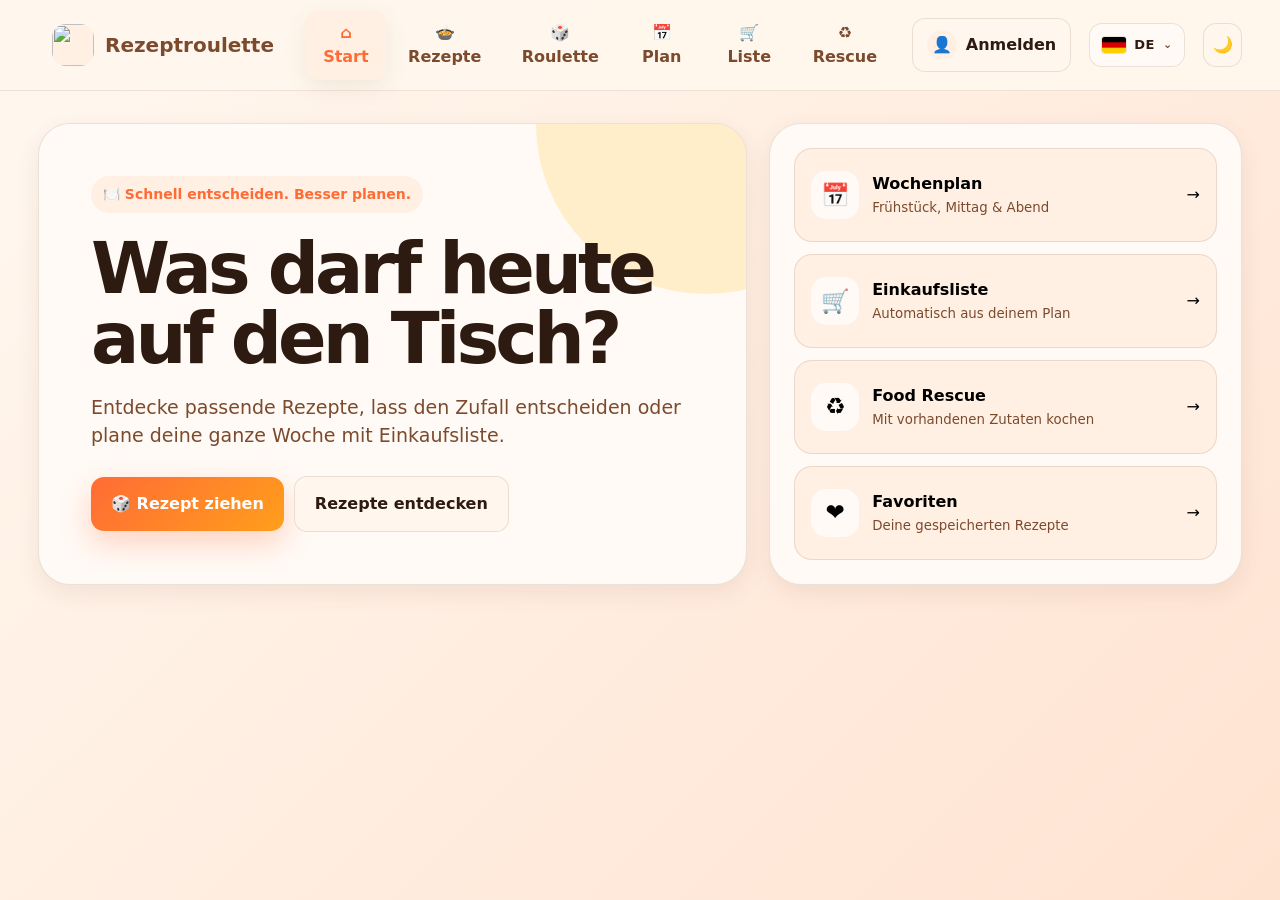
==== commit 3bb0a487: "Add professional German and English language selector" ====
--- a/static/index.html
+++ b/static/index.html
@@ -58,6 +58,40 @@
     .danger-btn{background:#fff1f2;color:#be123c;border:1px solid #fecdd3}
     body.dark .danger-btn{background:#3f1621;color:#fecdd3;border-color:#6b2337}
     .icon-btn{width:44px;height:44px;padding:0;display:grid;place-items:center;background:var(--surface);border:1px solid var(--line)}
+    .language-switcher{position:relative}
+    .language-trigger{
+      width:auto;min-width:76px;height:44px;padding:0 12px;display:flex;align-items:center;justify-content:center;
+      gap:8px;border-radius:13px;background:var(--surface);color:var(--text);border:1px solid var(--line);
+      font-weight:850;box-shadow:none
+    }
+    .language-trigger:hover{transform:translateY(-1px);box-shadow:var(--soft)}
+    .language-trigger:focus-visible{outline:3px solid rgba(255,107,53,.22);outline-offset:2px}
+    .language-trigger .lang-flag{width:24px;height:16px;display:inline-flex;align-items:center;justify-content:center;flex:none}
+    .language-trigger .lang-flag svg,.language-option .flag svg{width:100%;height:100%;display:block;border-radius:3px;box-shadow:0 0 0 1px rgba(45,27,18,.10)}
+    .language-option .flag{width:28px;height:19px;display:inline-flex;align-items:center;justify-content:center}
+    .language-trigger .lang-code{font-size:13px;letter-spacing:.04em}
+    .language-trigger .lang-chevron{font-size:11px;color:var(--muted);transition:.18s ease}
+    .language-switcher.open .lang-chevron{transform:rotate(180deg)}
+    .language-menu{
+      position:absolute;right:0;top:calc(100% + 10px);width:210px;padding:8px;background:var(--surface);
+      border:1px solid var(--line);border-radius:16px;box-shadow:var(--shadow);z-index:2200;
+      opacity:0;visibility:hidden;transform:translateY(-6px) scale(.98);transform-origin:top right;
+      transition:opacity .16s ease,transform .16s ease,visibility .16s ease
+    }
+    .language-switcher.open .language-menu{opacity:1;visibility:visible;transform:none}
+    .language-option{
+      width:100%;display:grid;grid-template-columns:28px 1fr 22px;align-items:center;gap:10px;
+      padding:11px 12px;border-radius:11px;background:transparent;color:var(--text);text-align:left;font-weight:760
+    }
+    .language-option:hover,.language-option:focus-visible{background:var(--surface-2);outline:none}
+    .language-option small{display:block;color:var(--muted);font-weight:650;margin-top:1px}
+    .language-option .check{color:var(--brand);font-weight:950;text-align:right}
+    body.dark .language-menu{background:var(--surface)}
+    @media(max-width:720px){
+      .language-trigger{min-width:52px;padding:0 9px}
+      .language-trigger .lang-code{display:none}
+      .language-menu{right:-48px}
+    }
     .account-btn{display:flex;align-items:center;gap:9px;max-width:220px}
     .avatar-mini{width:30px;height:30px;border-radius:50%;object-fit:cover;background:var(--surface-2);display:grid;place-items:center;flex:none}
     main{max-width:var(--max);margin:auto;padding:32px 18px 120px}
@@ -218,6 +252,32 @@
         <span class="avatar-mini" id="headerAvatar">👤</span>
         <span class="account-label">Anmelden</span>
       </button>
+      <div class="language-switcher" id="languageSwitcher">
+        <button
+          class="language-trigger"
+          id="languageTrigger"
+          type="button"
+          onclick="toggleLanguageMenu(event)"
+          aria-haspopup="menu"
+          aria-expanded="false"
+          aria-label="Sprache auswählen">
+          <span class="lang-flag" id="currentLanguageFlag"><svg viewBox="0 0 30 20" aria-hidden="true"><rect width="30" height="20" fill="#ffce00"/><rect width="30" height="13.333" y="0" fill="#dd0000"/><rect width="30" height="6.667" y="0" fill="#000"/></svg></span>
+          <span class="lang-code" id="currentLanguageCode">DE</span>
+          <span class="lang-chevron">⌄</span>
+        </button>
+        <div class="language-menu" id="languageMenu" role="menu" aria-label="Sprache">
+          <button class="language-option" type="button" role="menuitemradio" data-language="de" onclick="setLanguage('de')">
+            <span class="flag"><svg viewBox="0 0 30 20" aria-hidden="true"><rect width="30" height="20" fill="#ffce00"/><rect width="30" height="13.333" y="0" fill="#dd0000"/><rect width="30" height="6.667" y="0" fill="#000"/></svg></span>
+            <span><strong>Deutsch</strong><small>German</small></span>
+            <span class="check" data-language-check="de"></span>
+          </button>
+          <button class="language-option" type="button" role="menuitemradio" data-language="en" onclick="setLanguage('en')">
+            <span class="flag"><svg viewBox="0 0 60 30" aria-hidden="true"><rect width="60" height="30" fill="#012169"/><path d="M0 0 60 30M60 0 0 30" stroke="#fff" stroke-width="6"/><path d="M0 0 60 30M60 0 0 30" stroke="#C8102E" stroke-width="2.4"/><path d="M30 0v30M0 15h60" stroke="#fff" stroke-width="10"/><path d="M30 0v30M0 15h60" stroke="#C8102E" stroke-width="6"/></svg></span>
+            <span><strong>English</strong><small>Englisch</small></span>
+            <span class="check" data-language-check="en"></span>
+          </button>
+        </div>
+      </div>
       <button class="icon-btn" onclick="toggleDarkMode()" id="themeButton" aria-label="Darstellung wechseln">🌙</button>
     </div>
   </header>
@@ -277,6 +337,215 @@
 <div id="toast" class="toast" role="status" aria-live="polite"></div>
 
 <script>
+const UI_LANGUAGE_KEY = "rezeptroulette_language";
+let currentLanguage = localStorage.getItem(UI_LANGUAGE_KEY) || "de";
+if(!["de","en"].includes(currentLanguage)) currentLanguage = "de";
+document.documentElement.lang = currentLanguage;
+
+const deToEn = new Map(Object.entries({
+  "Startseite":"Home","Start":"Home","Rezepte":"Recipes","Roulette":"Roulette","Plan":"Plan","Liste":"List","Rescue":"Rescue",
+  "Anmelden":"Sign in","Darstellung wechseln":"Toggle appearance","Sprache auswählen":"Select language","Sprache":"Language",
+  "Schnell entscheiden. Besser planen.":"Decide quickly. Plan better.",
+  "Was darf heute auf den Tisch?":"What's for dinner today?",
+  "Entdecke passende Rezepte, lass den Zufall entscheiden oder plane deine ganze Woche mit Einkaufsliste.":"Discover recipes, let chance decide, or plan your entire week with a shopping list.",
+  "Rezept ziehen":"Pick a recipe","Rezepte entdecken":"Discover recipes",
+  "Wochenplan":"Meal plan","Frühstück, Mittag & Abend":"Breakfast, lunch & dinner",
+  "Einkaufsliste":"Shopping list","Automatisch aus deinem Plan":"Automatically from your plan",
+  "Food Rescue":"Food Rescue","Mit vorhandenen Zutaten kochen":"Cook with ingredients you already have",
+  "Favoriten":"Favorites","Deine gespeicherten Rezepte":"Your saved recipes",
+  "Heute empfohlen":"Recommended today","Drei Ideen, die heute gut passen könnten.":"Three ideas that could be a great fit today.",
+  "Alle Rezepte →":"All recipes →","Schnell finden":"Quick search","Starte direkt mit einer Kategorie.":"Start directly with a category.",
+  "Alle":"All","Frühstück":"Breakfast","Mittagessen":"Lunch","Mittag":"Lunch","Abendbrot":"Dinner","Abend":"Dinner",
+  "Nudeln":"Pasta","Reis":"Rice","Auflauf":"Casserole","Suppe":"Soup","Vegetarisch":"Vegetarian","Snack":"Snack","Dessert":"Dessert",
+  "Montag":"Monday","Dienstag":"Tuesday","Mittwoch":"Wednesday","Donnerstag":"Thursday","Freitag":"Friday","Samstag":"Saturday","Sonntag":"Sunday",
+  "Mein Bereich":"My account","Profil & Konto":"Profile & account","Noch keine Profilbeschreibung.":"No profile description yet.",
+  "Profil bearbeiten":"Edit profile","Passwort ändern":"Change password","Gegessen":"Eaten","Vorräte":"Pantry items","Bewertungen":"Ratings",
+  "Abmelden":"Sign out","Auf allen Geräten abmelden":"Sign out on all devices","Konto löschen":"Delete account",
+  "Neu dabei":"New here","Konto erstellen":"Create account","Benutzername":"Username","Anzeigename":"Display name","E-Mail":"Email","Passwort":"Password",
+  "Schon registriert? Anmelden":"Already registered? Sign in","Willkommen zurück":"Welcome back",
+  "Benutzername oder E-Mail":"Username or email",
+  "Tipp: Im Passwortfeld reicht Enter – der Anmeldevorgang startet sofort.":"Tip: Press Enter in the password field to sign in immediately.",
+  "Noch kein Konto? Konto erstellen":"No account yet? Create one",
+  "Profilbild (JPG, PNG oder WebP, max. 5 MB)":"Profile picture (JPG, PNG or WebP, max. 5 MB)",
+  "Bild speichern":"Save picture","Entfernen":"Remove","Profilbeschreibung":"Profile description","Profil speichern":"Save profile",
+  "Aktuelles Passwort":"Current password","Neues Passwort":"New password","Passwort speichern":"Save password",
+  "Deine Sammlung":"Your collection","Rezepte, die du dir gemerkt hast.":"Recipes you've saved.","Noch keine Favoriten gespeichert.":"No favorites saved yet.",
+  "Rezeptbibliothek":"Recipe library","Suche nach Namen, Zutaten, Küche oder Tags und kombiniere mehrere Filter.":"Search by name, ingredients, cuisine or tags and combine multiple filters.",
+  "＋ Eigenes Rezept":"＋ Your own recipe","Beliebige Zeit":"Any time","Alle Level":"All levels","Einfach":"Easy","Mittel":"Medium","Schwer":"Hard",
+  "Kochzeit":"Cooking time","Meine Bewertung":"My rating","Nur Favoriten":"Favorites only",
+  "Keine Rezepte gefunden":"No recipes found","Ändere Suchbegriff oder Filter.":"Change the search term or filters.",
+  "Öffnen":"Open","Planen":"Plan","Eigenes":"Mine","Zurück":"Back","Eigenes Rezept löschen":"Delete own recipe",
+  "Rezept":"Recipe","Portionen":"servings","Kochmodus":"Cooking mode","Favorit":"Favorite","Einplanen":"Add to plan","Teilen":"Share",
+  "Quelle":"Source","Zutaten":"Ingredients","Zubereitung":"Instructions","Deine Bewertung":"Your rating",
+  "Rezept-Roulette":"Recipe Roulette","Lass dich überraschen":"Surprise me","Filtere grob – den Rest übernimmt der Zufall.":"Choose a few filters – chance will do the rest.",
+  "Kategorie":"Category","Maximale Kochzeit":"Maximum cooking time","Egal":"Any",
+  "In den letzten 3 Tagen gegessene Rezepte vermeiden":"Avoid recipes eaten in the last 3 days",
+  "Bereit für eine Idee?":"Ready for an idea?","Dein Treffer":"Your pick","Rezept öffnen":"Open recipe","Nochmal":"Again",
+  "Deine Woche":"Your week","Plane Frühstück, Mittag und Abendessen – automatisch oder manuell.":"Plan breakfast, lunch and dinner – automatically or manually.",
+  "Automatisch planen":"Auto-plan","Woche leeren":"Clear week","Gastmodus":"Guest mode",
+  "Melde dich an, damit dein Wochenplan geräteübergreifend gespeichert wird.":"Sign in to sync your meal plan across devices.",
+  "Noch frei":"Empty","Ersetzen":"Replace","Rezept auswählen":"Select recipe","Rezept einplanen":"Add recipe to plan","Tag":"Day","Mahlzeit":"Meal",
+  "Einkaufen mit Plan":"Shop with a plan","Automatisch aus deinem Wochenplan. Dinge, die du zuhause hast, werden ausgeblendet.":"Automatically generated from your meal plan. Items you already have are hidden.",
+  "Habe ich zuhause":"Already at home","Eine Zutat pro Zeile.":"One ingredient per line.","Speichern & neu berechnen":"Save & recalculate",
+  "Liste kopieren":"Copy list","Nichts einzukaufen":"Nothing to buy","Plane zuerst ein paar Rezepte oder prüfe deine Zuhause-Liste.":"Plan a few recipes first or check your at-home list.",
+  "Was hast du noch zuhause?":"What do you still have at home?",
+  "Gib Lebensmittel ein. Wir zeigen zuerst bestehende Rezepte mit möglichst vielen Treffern.":"Enter ingredients. We'll show existing recipes with the most matches first.",
+  "Vorrat speichern":"Save pantry","Passende Rezepte finden":"Find matching recipes","Keine passenden Rezepte gefunden.":"No matching recipes found.",
+  "Keine Anleitung vorhanden.":"No instructions available.","Rezept oder Zutat suchen ...":"Search recipe or ingredient ...",
+  "Mindestens 8 Zeichen":"At least 8 characters","Erzähl kurz etwas über dich ...":"Tell us a little about yourself ...",
+  "z. B. christian":"e.g. christian","z. B. Christian":"e.g. Christian","name@beispiel.de":"name@example.com",
+  "Schließen":"Close","Weiter →":"Next →","← Zurück":"← Back",
+  "Konto erstellt.":"Account created.","Willkommen zurück.":"Welcome back.","Abgemeldet.":"Signed out.","Alle Sitzungen beendet.":"All sessions ended.",
+  "Profil gespeichert.":"Profile saved.","Bitte ein Bild auswählen.":"Please select an image.","Upload fehlgeschlagen":"Upload failed",
+  "Profilbild gespeichert.":"Profile picture saved.","Profilbild entfernt.":"Profile picture removed.","Passwort geändert.":"Password changed.","Konto gelöscht.":"Account deleted.",
+  "Rezepte konnten nicht geladen werden.":"Recipes could not be loaded.","Rezept nicht gefunden.":"Recipe not found.","Bewertung gespeichert.":"Rating saved.",
+  "Als Favorit gespeichert.":"Saved as favorite.","Favorit entfernt.":"Favorite removed.","Als gegessen markiert.":"Marked as eaten.",
+  "Eingeplant.":"Added to meal plan.","Woche geplant.":"Week planned.","Liste kopiert.":"List copied.","Kopieren nicht möglich.":"Copying is not available.",
+  "Vorrat gespeichert.":"Pantry saved.","Bitte Zutaten eingeben.":"Please enter ingredients.",
+  "Bitte zuerst anmelden":"Please sign in first","Für diese E-Mail gibt es bereits ein Konto":"An account already exists for this email address",
+  "E-Mail oder Passwort ist falsch":"Email or password is incorrect","Das Passwort muss mindestens 8 Zeichen lang sein":"The password must be at least 8 characters long",
+  "Bitte eine gültige E-Mail-Adresse eingeben":"Please enter a valid email address","Aktuelles Passwort ist falsch":"Current password is incorrect",
+  "Konto und alle persönlichen Daten wirklich dauerhaft löschen?":"Permanently delete your account and all personal data?",
+  "Auf allen Geräten abmelden?":"Sign out on all devices?","Kompletten Wochenplan leeren?":"Clear the entire meal plan?"
+}));
+
+function translateUiText(value){
+  if(currentLanguage!=="en") return value;
+  const original=String(value??"");
+  const trimmed=original.trim();
+  if(!trimmed) return original;
+
+  let translated=deToEn.get(trimmed);
+
+  if(!translated){
+    const recipeCount=trimmed.match(/^(\d+)\s+Rezepte?\s+gefunden$/);
+    if(recipeCount) translated=`${recipeCount[1]} ${recipeCount[1]==="1"?"recipe":"recipes"} found`;
+  }
+  if(!translated){
+    const errorCode=trimmed.match(/^Fehler\s+(\d+)$/);
+    if(errorCode) translated=`Error ${errorCode[1]}`;
+  }
+  if(!translated){
+    const minuteValue=trimmed.match(/^(\d+)\s+Min$/);
+    if(minuteValue) translated=`${minuteValue[1]} min`;
+  }
+
+  if(!translated) return original;
+  const leading=original.match(/^\s*/)?.[0]||"";
+  const trailing=original.match(/\s*$/)?.[0]||"";
+  return leading+translated+trailing;
+}
+
+function translateElement(root=document.body){
+  if(currentLanguage!=="en"||!root) return;
+
+  const translateAttributes=el=>{
+    if(!(el instanceof Element)) return;
+    for(const attr of ["placeholder","aria-label","title"]){
+      if(el.hasAttribute(attr)){
+        const oldValue=el.getAttribute(attr);
+        const newValue=translateUiText(oldValue);
+        if(newValue!==oldValue) el.setAttribute(attr,newValue);
+      }
+    }
+  };
+
+  if(root.nodeType===Node.TEXT_NODE){
+    const p=root.parentElement;
+    if(p&&!["SCRIPT","STYLE"].includes(p.tagName)){
+      const next=translateUiText(root.nodeValue);
+      if(next!==root.nodeValue) root.nodeValue=next;
+    }
+    return;
+  }
+
+  if(root instanceof Element) translateAttributes(root);
+  const walker=document.createTreeWalker(root,NodeFilter.SHOW_ELEMENT|NodeFilter.SHOW_TEXT);
+  let node;
+  while((node=walker.nextNode())){
+    if(node.nodeType===Node.TEXT_NODE){
+      const p=node.parentElement;
+      if(!p||["SCRIPT","STYLE"].includes(p.tagName)) continue;
+      const next=translateUiText(node.nodeValue);
+      if(next!==node.nodeValue) node.nodeValue=next;
+    }else{
+      translateAttributes(node);
+    }
+  }
+}
+
+const FLAG_SVG = {
+  de: `<svg viewBox="0 0 30 20" aria-hidden="true"><rect width="30" height="20" fill="#ffce00"/><rect width="30" height="13.333" y="0" fill="#dd0000"/><rect width="30" height="6.667" y="0" fill="#000"/></svg>`,
+  en: `<svg viewBox="0 0 60 30" aria-hidden="true"><rect width="60" height="30" fill="#012169"/><path d="M0 0 60 30M60 0 0 30" stroke="#fff" stroke-width="6"/><path d="M0 0 60 30M60 0 0 30" stroke="#C8102E" stroke-width="2.4"/><path d="M30 0v30M0 15h60" stroke="#fff" stroke-width="10"/><path d="M30 0v30M0 15h60" stroke="#C8102E" stroke-width="6"/></svg>`
+};
+
+function updateLanguageSwitcher(){
+  const flag=document.getElementById("currentLanguageFlag");
+  const code=document.getElementById("currentLanguageCode");
+  if(flag) flag.innerHTML=FLAG_SVG[currentLanguage]||FLAG_SVG.de;
+  if(code) code.textContent=currentLanguage==="de"?"DE":"EN";
+
+  document.querySelectorAll(".language-option").forEach(btn=>{
+    const active=btn.dataset.language===currentLanguage;
+    btn.setAttribute("aria-checked",active?"true":"false");
+  });
+  document.querySelectorAll("[data-language-check]").forEach(el=>{
+    el.textContent=el.dataset.languageCheck===currentLanguage?"✓":"";
+  });
+}
+
+function toggleLanguageMenu(event){
+  event?.stopPropagation();
+  const switcher=document.getElementById("languageSwitcher");
+  const trigger=document.getElementById("languageTrigger");
+  if(!switcher||!trigger) return;
+  const open=!switcher.classList.contains("open");
+  switcher.classList.toggle("open",open);
+  trigger.setAttribute("aria-expanded",open?"true":"false");
+}
+
+function closeLanguageMenu(){
+  const switcher=document.getElementById("languageSwitcher");
+  const trigger=document.getElementById("languageTrigger");
+  switcher?.classList.remove("open");
+  trigger?.setAttribute("aria-expanded","false");
+}
+
+function setLanguage(language){
+  if(!["de","en"].includes(language)) return;
+  localStorage.setItem(UI_LANGUAGE_KEY,language);
+  currentLanguage=language;
+  document.documentElement.lang=language;
+  closeLanguageMenu();
+  location.reload();
+}
+
+document.addEventListener("click",event=>{
+  const switcher=document.getElementById("languageSwitcher");
+  if(switcher&&!switcher.contains(event.target)) closeLanguageMenu();
+});
+
+document.addEventListener("keydown",event=>{
+  if(event.key==="Escape") closeLanguageMenu();
+});
+
+const languageObserver=new MutationObserver(mutations=>{
+  if(currentLanguage!=="en") return;
+  for(const mutation of mutations){
+    for(const node of mutation.addedNodes) translateElement(node);
+    if(mutation.type==="characterData") translateElement(mutation.target);
+  }
+});
+
+document.addEventListener("DOMContentLoaded",()=>{
+  updateLanguageSwitcher();
+  translateElement(document.body);
+  languageObserver.observe(document.body,{childList:true,subtree:true,characterData:true});
+});
+
+const nativeConfirm=window.confirm.bind(window);
+window.confirm=message=>nativeConfirm(translateUiText(message));
+
 const state = {
   recipes: [], user: null, favorites: [], ratings: {}, pantry: [], atHome: [], eaten: [],
   recipeFilter: "Alle", rouletteFilter: "Alle", currentView: "home", recent: JSON.parse(localStorage.getItem("recentRecipes") || "[]"),
@@ -297,7 +566,7 @@
 async function requestJson(url,options={}){
   const res=await fetch(url,{...options,headers:{...(options.body?{"Content-Type":"application/json"}:{}),...(options.headers||{})}});
   let data=null;try{data=await res.json()}catch(_){}
-  if(!res.ok)throw new Error(data?.detail||data?.error||`Fehler ${res.status}`);
+  if(!res.ok)throw new Error(translateUiText(data?.detail||data?.error||`Fehler ${res.status}`));
   return data;
 }
 
